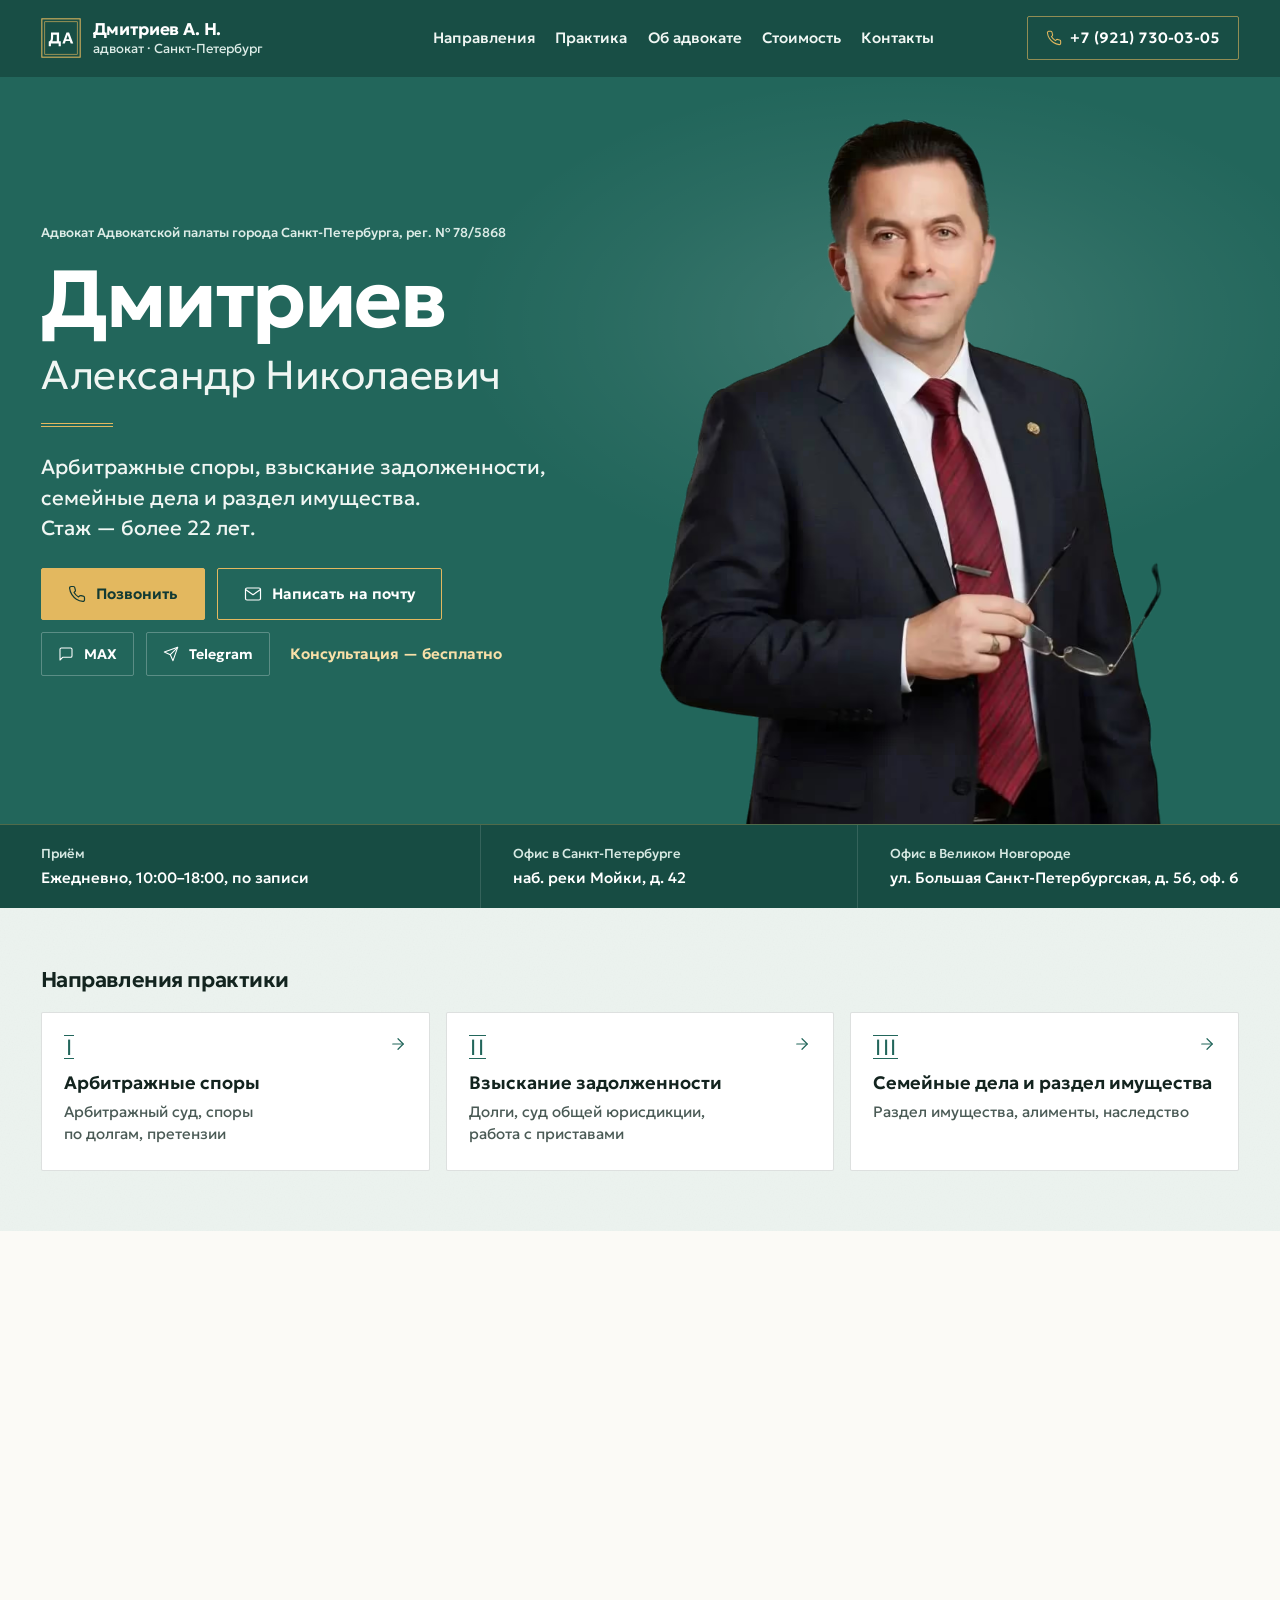
==== index.html @ f4abdbc2 "MAX: кнопки копируют номер, строка в контактах — текстом По номеру MAX ссылок не открывает, ссылки н" ====
<!DOCTYPE html>
<!-- Палитра «Зимний дворец» (C): цвета — в начале css/style.css -->
<html lang="ru" class="palette-c">
<head>
  <meta charset="utf-8">
  <!-- viewport-fit=cover: страница рисуется под «чёлкой» и home-индикатором iPhone,
       а безопасные отступы мы сами добавляем через env(safe-area-inset-*) — в первую
       очередь у нижней мобильной панели. -->
  <meta name="viewport" content="width=device-width, initial-scale=1, viewport-fit=cover">
  <!-- Без этого iOS Safari сам превращает в ссылки цепочки цифр: рег. № 78/5868,
       номер удостоверения, номера арбитражных дел, цены. Настоящие телефоны
       размечены явными tel:-ссылками. -->
  <meta name="format-detection" content="telephone=no">

  <title>Адвокат Дмитриев А. Н. — арбитражные споры, взыскание долгов, семейные дела | Санкт-Петербург и Великий Новгород</title>
  <meta name="description" content="Адвокат Адвокатской палаты города Санкт-Петербурга, рег. № 78/5868, стаж более 22 лет. Арбитражные споры, взыскание долгов, семейные дела и раздел имущества. Офисы в Санкт-Петербурге и Великом Новгороде. Консультация бесплатно.">

  <!-- Адрес сайта во всех абсолютных URL (canonical, Open Graph, Twitter, JSON-LD,
       robots.txt, sitemap.xml) подставляет build.sh из переменной SITE_URL.
       Вручную здесь не правьте: build.sh находит текущий адрес по canonical
       и заменяет его везде сразу. -->
  <link rel="canonical" href="https://advokat-dan.online/">

  <!-- theme-color — цвет шапки (--p-deep): панель браузера на телефоне
       сливается с шапкой. color-scheme: страница в основном светлая. -->
  <meta name="theme-color" content="#174C43">
  <meta name="color-scheme" content="light">

  <!-- Класс js ставится синхронно и ДО подключения CSS: стили «до появления»
       ([data-intro], фиксированная шапка) применяются только при включённом JS,
       и класс есть уже к первой отрисовке — без мигания.
       sha256 этой строки для CSP (.htaccess) пересчитывает build.sh. -->
  <script>document.documentElement.classList.add('js');</script>

  <!-- Preload основного шрифта: кириллица Geologica — ею набран почти весь текст.
       crossorigin обязателен: шрифты запрашиваются в режиме CORS, без атрибута
       предзагруженный файл не совпадёт с запросом из CSS и скачается дважды. -->
  <link rel="preload" href="assets/fonts/geologica-cyrillic.woff2" as="font" type="font/woff2" crossorigin>

  <!-- Preload фото первого экрана: это самый крупный элемент (LCP).
       imagesrcset и imagesizes совпадают с <source> фото — иначе браузер
       выберет по ним другой файл и скачает оба. Ширина на десктопе — 2/3 от
       1.25 высоты первого экрана без шапки и цоколя (9.5rem), на телефоне — до 26 rem. -->
  <link rel="preload" as="image" type="image/avif" fetchpriority="high"
        imagesrcset="assets/img/hero-480.avif 480w, assets/img/hero-852.avif 852w"
        imagesizes="(min-width: 64em) and (min-aspect-ratio: 5/4) calc((100vh - 9.5rem) * 0.833), min(100vw, 26rem)">

  <!-- Подключаются только минифицированные файлы (их собирает build.sh).
       ?v= — хеш содержимого файла, его тоже ставит build.sh: статика кэшируется
       на год (immutable), и новый хеш сразу обходит кэш. -->
  <link rel="stylesheet" href="css/style.min.css?v=e394fb69c9">

  <link rel="icon" href="favicon.ico" sizes="32x32">
  <link rel="icon" href="assets/img/favicon.svg" type="image/svg+xml">
  <link rel="apple-touch-icon" href="apple-touch-icon.png">

  <!-- Open Graph / Twitter Card: только абсолютные URL — мессенджеры не разрешают
       относительные пути. Размеры картинки указаны явно, чтобы превью строилось сразу. -->
  <meta property="og:type" content="website">
  <meta property="og:locale" content="ru_RU">
  <meta property="og:site_name" content="Адвокат Дмитриев А. Н.">
  <meta property="og:title" content="Адвокат Дмитриев Александр Николаевич — Санкт-Петербург и Великий Новгород">
  <meta property="og:description" content="Арбитражные споры, взыскание задолженности, семейные дела и раздел имущества. Стаж более 22 лет, рег. № 78/5868. Консультация бесплатно.">
  <meta property="og:url" content="https://advokat-dan.online/">
  <meta property="og:image" content="https://advokat-dan.online/assets/img/og-cover.jpg">
  <meta property="og:image:type" content="image/jpeg">
  <meta property="og:image:width" content="1200">
  <meta property="og:image:height" content="630">
  <meta property="og:image:alt" content="Дмитриев Александр Николаевич, адвокат, Санкт-Петербург и Великий Новгород">

  <meta name="twitter:card" content="summary_large_image">
  <meta name="twitter:title" content="Адвокат Дмитриев Александр Николаевич — Санкт-Петербург и Великий Новгород">
  <meta name="twitter:description" content="Арбитражные споры, взыскание задолженности, семейные дела. Стаж более 22 лет. Консультация бесплатно.">
  <meta name="twitter:image" content="https://advokat-dan.online/assets/img/og-cover.jpg">
  <meta name="twitter:image:alt" content="Дмитриев Александр Николаевич, адвокат, Санкт-Петербург и Великий Новгород">

  <!-- Schema.org: Attorney — подтип LocalBusiness: поисковики понимают адреса,
       телефон и часы работы. Два офиса — два адреса. Значения дублируют объект
       SITE из main.js — при смене контактов правьте оба места. Индексов, номера
       офиса на Мойке и координат нет сознательно: их нет в исходных данных. -->
  <script type="application/ld+json">
  {
    "@context": "https://schema.org",
    "@type": "Attorney",
    "@id": "https://advokat-dan.online/#attorney",
    "name": "Адвокат Дмитриев Александр Николаевич",
    "url": "https://advokat-dan.online/",
    "image": "https://advokat-dan.online/assets/img/og-cover.jpg",
    "telephone": "+7 921 730-03-05",
    "email": "dan911777@mail.ru",
    "address": [
      {
        "@type": "PostalAddress",
        "streetAddress": "наб. реки Мойки, д. 42",
        "addressLocality": "Санкт-Петербург",
        "addressCountry": "RU"
      },
      {
        "@type": "PostalAddress",
        "streetAddress": "ул. Большая Санкт-Петербургская, д. 56, оф. 6",
        "addressLocality": "Великий Новгород",
        "addressRegion": "Новгородская область",
        "addressCountry": "RU"
      }
    ],
    "areaServed": [
      { "@type": "City", "name": "Санкт-Петербург" },
      { "@type": "City", "name": "Великий Новгород" }
    ],
    "memberOf": {
      "@type": "Organization",
      "name": "Адвокатская палата города Санкт-Петербурга"
    },
    "identifier": {
      "@type": "PropertyValue",
      "name": "Регистрационный номер в реестре адвокатов",
      "value": "78/5868"
    },
    "knowsAbout": [
      "Арбитражные споры",
      "Взыскание задолженности",
      "Семейные споры",
      "Раздел имущества",
      "Алименты",
      "Наследство"
    ],
    "openingHoursSpecification": {
      "@type": "OpeningHoursSpecification",
      "dayOfWeek": ["Monday", "Tuesday", "Wednesday", "Thursday", "Friday", "Saturday", "Sunday"],
      "opens": "10:00",
      "closes": "18:00"
    },
    "sameAs": [
      "https://harant.ru/lawyers/sankt-peterburg/dmitriev-aleksandr-nikolaevich-2/"
    ]
  }
  </script>

  <!-- defer: скрипт качается параллельно с разбором HTML и выполняется после него. -->
  <script src="js/main.min.js?v=768b77a050" defer></script>
</head>
<body>
  <!-- Типографика: неразрывные пробелы записаны сущностью &nbsp;, чтобы их было
       видно в редакторе и они не терялись при правках. -->

  <!-- SVG-спрайт иконок: один раз в разметке, дальше <use href="#…">.
       Иконки — Feather Icons (MIT). Размеры 0×0 в атрибутах, а не в CSS, —
       чтобы спрайт не занял 300×150 px, если стили не загрузились. -->
  <svg width="0" height="0" class="sprite" aria-hidden="true">
    <symbol id="i-phone" viewBox="0 0 24 24" fill="none" stroke="currentColor" stroke-width="1.6" stroke-linecap="round" stroke-linejoin="round">
      <path d="M22 16.92v3a2 2 0 0 1-2.18 2 19.79 19.79 0 0 1-8.63-3.07 19.5 19.5 0 0 1-6-6 19.79 19.79 0 0 1-3.07-8.67A2 2 0 0 1 4.11 2h3a2 2 0 0 1 2 1.72 12.84 12.84 0 0 0 .7 2.81 2 2 0 0 1-.45 2.11L8.09 9.91a16 16 0 0 0 6 6l1.27-1.27a2 2 0 0 1 2.11-.45 12.84 12.84 0 0 0 2.81.7A2 2 0 0 1 22 16.92z"/>
    </symbol>
    <symbol id="i-mail" viewBox="0 0 24 24" fill="none" stroke="currentColor" stroke-width="1.6" stroke-linecap="round" stroke-linejoin="round">
      <path d="M4 4h16c1.1 0 2 .9 2 2v12c0 1.1-.9 2-2 2H4c-1.1 0-2-.9-2-2V6c0-1.1.9-2 2-2z"/>
      <path d="m22 6-10 7L2 6"/>
    </symbol>
    <!-- MAX — нейтральное «облачко сообщения» (Feather, message-square), а не
         фирменный знак мессенджера: монохромно, в стиле остальных иконок.
         Кнопки MAX без JS ведут к контактам (там номер), с JS — копируют номер
         или открывают профиль, если он задан в SITE.max (main.js). -->
    <symbol id="i-max" viewBox="0 0 24 24" fill="none" stroke="currentColor" stroke-width="1.6" stroke-linecap="round" stroke-linejoin="round">
      <path d="M21 15a2 2 0 0 1-2 2H7l-4 4V5a2 2 0 0 1 2-2h14a2 2 0 0 1 2 2z"/>
    </symbol>
    <symbol id="i-telegram" viewBox="0 0 24 24" fill="none" stroke="currentColor" stroke-width="1.6" stroke-linecap="round" stroke-linejoin="round">
      <path d="M22 2 11 13"/>
      <path d="M22 2 15 22l-4-9-9-4 20-7z"/>
    </symbol>
    <!-- Монограмма: «Д» и «А» (контуры Geologica 600, без шрифта) в двойной
         рамке акцентного цвета — как гравировка на латунной табличке. Тот же
         знак, с одинарной рамкой, — в favicon. Буквы — currentColor, рамка —
         --d-accent палитры (через style: в атрибуте stroke var() не работает). -->
    <symbol id="i-mono" viewBox="0 0 48 48">
      <rect x="1" y="1" width="46" height="46" fill="none" style="stroke: var(--d-accent, #E3B85F)" stroke-width="1.25"/>
      <rect x="4.5" y="4.5" width="39" height="39" fill="none" style="stroke: var(--d-accent, #E3B85F)" stroke-width="0.75"/>
      <path fill="currentColor" d="M18.94 30.5L18.94 20.02L14.6 20.02L14.6 21.28Q14.6 23.55 14.36 25.17Q14.13 26.8 13.63 27.86Q13.12 28.93 12.28 29.55Q11.45 30.18 10.25 30.46L9.29 28.17Q10.11 27.98 10.64 27.6Q11.16 27.22 11.46 26.47Q11.76 25.73 11.87 24.47Q11.99 23.21 11.99 21.28L11.99 17.5L21.69 17.5L21.69 30.5ZM9.29 33.79L9.29 28.17L10.94 28.24L11.84 27.98L23.78 27.98L23.78 33.79L21.17 33.79L21.17 30.5L11.9 30.5L11.9 33.79ZM25.66 30.5L30.58 17.5L33.71 17.5L38.71 30.5L35.61 30.5L34.6 27.71L29.65 27.71L28.67 30.5ZM30.3 25.39L33.93 25.39L32.09 20.52Z"/>
    </symbol>
    <symbol id="i-arrow-right" viewBox="0 0 24 24" fill="none" stroke="currentColor" stroke-width="1.6" stroke-linecap="round" stroke-linejoin="round">
      <path d="M5 12h14"/>
      <path d="m12 5 7 7-7 7"/>
    </symbol>
    <symbol id="i-arrow" viewBox="0 0 24 24" fill="none" stroke="currentColor" stroke-width="1.6" stroke-linecap="round" stroke-linejoin="round">
      <path d="M7 17 17 7"/>
      <path d="M7 7h10v10"/>
    </symbol>
  </svg>

  <a class="skip-link" href="#main">Перейти к&nbsp;содержанию</a>

  <!-- Плашка о cookie. Скрыта (hidden), пока main.js её не покажет: только если
       задан METRIKA_ID и согласия ещё нет. Без Метрики сайт cookie не ставит —
       и спрашивать не о чем. В DOM она в начале страницы, чтобы с клавиатуры
       и скринридером до неё доходили сразу, а на экране — внизу. -->
  <section class="cookie scheme-dark" aria-label="Уведомление о cookie" data-cookie hidden>
    <div class="cookie__inner container">
      <p class="cookie__text">Сайт использует cookie и&nbsp;Яндекс.Метрику для статистики. Подробнее&nbsp;— в&nbsp;<a href="privacy/">Политике конфиденциальности</a>.</p>
      <button class="btn btn--primary btn--sm cookie__btn" type="button" data-cookie-accept>Понятно</button>
    </div>
  </section>

  <!-- ===== 1. ШАПКА ===== -->
  <header class="header" data-header>
    <div class="header__inner container">
      <a class="brand" href="#top">
        <svg class="brand__mark" aria-hidden="true"><use href="#i-mono"/></svg>
        <span class="brand__text">
          <span class="brand__name">Дмитриев А.&nbsp;Н.</span>
          <span class="brand__role">адвокат · Санкт-Петербург</span>
        </span>
      </a>

      <!-- Кнопка стоит в DOM перед меню: при открытом меню Tab ведёт с кнопки
           прямо по пунктам. На десктопе кнопка скрыта, и порядок обхода совпадает
           с визуальным: имя → меню → телефон. -->
      <button class="burger" type="button" aria-expanded="false" aria-controls="menu" data-menu-toggle>
        <span class="burger__label">Меню</span>
        <span class="burger__box" aria-hidden="true">
          <span class="burger__line"></span>
          <span class="burger__line"></span>
        </span>
      </button>

      <div class="menu" id="menu" data-menu>
        <nav class="nav" aria-label="Разделы сайта">
          <!-- role="list": Safari/VoiceOver не считает список списком, если убрать
               маркеры через list-style: none. Атрибут возвращает семантику. -->
          <ul class="nav__list" role="list">
            <li class="nav__item"><a class="nav__link" href="#directions" data-spy>Направления</a></li>
            <li class="nav__item"><a class="nav__link" href="#practice" data-spy>Практика</a></li>
            <li class="nav__item"><a class="nav__link" href="#about" data-spy>Об&nbsp;адвокате</a></li>
            <li class="nav__item"><a class="nav__link" href="#prices" data-spy>Стоимость</a></li>
            <li class="nav__item"><a class="nav__link" href="#contacts" data-spy>Контакты</a></li>
          </ul>
        </nav>

        <div class="menu__contacts">
          <a class="menu__phone" href="tel:+79217300305" data-site="phone-link"><span data-site="phone-text">+7 (921) 730-03-05</span></a>
          <p class="menu__hours">Ежедневно, 10:00–18:00</p>
          <div class="menu__actions">
            <a class="btn btn--secondary menu__mail" href="mailto:dan911777@mail.ru" data-site="email-link">
              <svg class="icon" aria-hidden="true"><use href="#i-mail"/></svg>Написать на&nbsp;почту
            </a>
            <a class="btn btn--ghost btn--sm" href="#contacts" data-max>
              <svg class="icon" aria-hidden="true"><use href="#i-max"/></svg>MAX
            </a>
            <a class="btn btn--ghost btn--sm" href="https://t.me/+79217300305" target="_blank" rel="noopener" data-site="telegram-link">
              <svg class="icon" aria-hidden="true"><use href="#i-telegram"/></svg>Telegram
            </a>
          </div>
        </div>
      </div>

      <a class="header__phone" href="tel:+79217300305" data-site="phone-link">
        <svg class="icon" aria-hidden="true"><use href="#i-phone"/></svg>
        <span data-site="phone-text">+7 (921) 730-03-05</span>
      </a>
    </div>
  </header>

  <!-- tabindex="-1": на main переводится фокус по ссылке «Перейти к содержанию». -->
  <main id="main" tabindex="-1">

    <!-- ===== 2. ПЕРВЫЙ ЭКРАН ===== -->
    <!-- Фото — главный акцент: справа на десктопе, сверху на планшете и телефоне
         (в DOM оно первое). Имя набрано как латунная табличка. Имя секции —
         из видимого заголовка (aria-labelledby), так у всех. -->
    <section class="hero theme-hero" id="top" aria-labelledby="hero-title">
      <div class="hero__inner container">
        <!-- Фото в полный рост без фона: build-images.sh собирает эти файлы из
             assets/img/src/hero-cutout.png (вырезка из hero.jpg — tools/cutout.py).
             Прозрачные AVIF/WebP, запасной — PNG (у JPG нет прозрачности).
             Без рамки; на десктопе — справа на всю высоту, на телефоне — сверху.
             Не lazy и fetchpriority="high": это LCP. -->
        <figure class="hero__figure">
          <picture>
            <source type="image/avif"
                    srcset="assets/img/hero-480.avif 480w, assets/img/hero-852.avif 852w"
                    sizes="(min-width: 64em) and (min-aspect-ratio: 5/4) calc((100vh - 9.5rem) * 0.833), min(100vw, 26rem)">
            <source type="image/webp"
                    srcset="assets/img/hero-480.webp 480w, assets/img/hero-852.webp 852w"
                    sizes="(min-width: 64em) and (min-aspect-ratio: 5/4) calc((100vh - 9.5rem) * 0.833), min(100vw, 26rem)">
            <img class="hero__photo" src="assets/img/hero-640.png" width="852" height="1278"
                 alt="Дмитриев Александр Николаевич, адвокат" fetchpriority="high">
          </picture>
        </figure>

        <div class="hero__content">
          <p class="hero__meta">Адвокат Адвокатской палаты города <span class="nowrap">Санкт-Петербурга</span>, рег.&nbsp;№&nbsp;78/5868</p>

          <!-- Заголовок без анимации появления: это кандидат в LCP, а элемент
               с opacity: 0 браузер не засчитывает отрисованным. -->
          <h1 class="hero__title" id="hero-title">
            <span class="hero__surname">Дмитриев</span>
            <span class="hero__given">Александр Николаевич</span>
          </h1>

          <p class="hero__lead" data-intro>Арбитражные споры, взыскание задолженности, семейные дела и&nbsp;раздел имущества. <span class="nowrap">Стаж&nbsp;— более 22&nbsp;лет.</span></p>

          <div class="hero__actions" data-hero-actions data-intro>
            <a class="btn btn--primary" href="tel:+79217300305" data-site="phone-link">
              <svg class="icon" aria-hidden="true"><use href="#i-phone"/></svg>Позвонить
            </a>
            <a class="btn btn--secondary" href="mailto:dan911777@mail.ru" data-site="email-link">
              <svg class="icon" aria-hidden="true"><use href="#i-mail"/></svg>Написать на&nbsp;почту
            </a>
          </div>

          <div class="hero__more" data-intro>
            <div class="hero__messengers">
              <a class="btn btn--ghost btn--sm" href="#contacts" data-max>
                <svg class="icon" aria-hidden="true"><use href="#i-max"/></svg>MAX
              </a>
              <a class="btn btn--ghost btn--sm" href="https://t.me/+79217300305" target="_blank" rel="noopener" data-site="telegram-link">
                <svg class="icon" aria-hidden="true"><use href="#i-telegram"/></svg>Telegram
              </a>
            </div>
            <p class="hero__note">Консультация&nbsp;— бесплатно</p>
          </div>
        </div>
      </div>
    </section>

    <!-- ===== 3. ЦОКОЛЬ ===== -->
    <!-- Нижний край первого экрана: приём и офисы в двух городах.
         Заголовка нет, поэтому имя области — aria-label. -->
    <aside class="plinth theme-deep" aria-label="Приём и офисы">
      <div class="container">
        <dl class="plinth__list">
          <div class="plinth__item">
            <dt class="plinth__label">Приём</dt>
            <dd class="plinth__value">Ежедневно, <span class="nowrap">10:00–18:00</span>, по&nbsp;записи</dd>
          </div>
          <div class="plinth__item">
            <dt class="plinth__label">Офис в&nbsp;<span class="nowrap">Санкт-Петербурге</span></dt>
            <dd class="plinth__value">наб.&nbsp;реки&nbsp;Мойки, д.&nbsp;42</dd>
          </div>
          <div class="plinth__item">
            <dt class="plinth__label">Офис в&nbsp;Великом Новгороде</dt>
            <dd class="plinth__value">ул.&nbsp;Большая <span class="nowrap">Санкт-Петербургская</span>, д.&nbsp;56, оф.&nbsp;6</dd>
          </div>
        </dl>
      </div>
    </aside>

    <!-- ===== 4. НАПРАВЛЕНИЯ ===== -->
    <!-- Полоса сразу под первым экраном: три карточки-ссылки на главы ниже.
         Римские цифры — те же, что у глав. id — цель пункта меню «Направления». -->
    <section class="directions theme-paper" id="directions" data-nav="directions" aria-labelledby="directions-title">
      <div class="container">
        <h2 class="directions__title" id="directions-title">Направления практики</h2>
        <ol class="directions__list" role="list">
          <li>
            <a class="direction" href="#arbitration">
              <span class="direction__num numeral" aria-hidden="true">I</span>
              <svg class="icon direction__arrow" aria-hidden="true"><use href="#i-arrow-right"/></svg>
              <span class="direction__body">
                <span class="direction__name">Арбитражные споры</span>
                <span class="direction__desc">Арбитражный суд, споры по&nbsp;долгам, претензии</span>
              </span>
            </a>
          </li>
          <li>
            <a class="direction" href="#debts">
              <span class="direction__num numeral" aria-hidden="true">II</span>
              <svg class="icon direction__arrow" aria-hidden="true"><use href="#i-arrow-right"/></svg>
              <span class="direction__body">
                <span class="direction__name">Взыскание задолженности</span>
                <span class="direction__desc">Долги, суд общей юрисдикции, работа с&nbsp;приставами</span>
              </span>
            </a>
          </li>
          <li>
            <a class="direction" href="#family">
              <span class="direction__num numeral" aria-hidden="true">III</span>
              <svg class="icon direction__arrow" aria-hidden="true"><use href="#i-arrow-right"/></svg>
              <span class="direction__body">
                <span class="direction__name">Семейные дела и&nbsp;раздел имущества</span>
                <span class="direction__desc">Раздел имущества, алименты, наследство</span>
              </span>
            </a>
          </li>
        </ol>
      </div>
    </section>

    <!-- ===== 5–7. ГЛАВЫ НАПРАВЛЕНИЙ ===== -->
    <!-- Три направления — три «главы» одного документа: подряд на светлом фоне,
         разделены двойной линейкой. data-nav у секций говорит подсветке меню,
         что они относятся к пункту «Направления». -->
    <div class="chapters">

      <!-- ----- I. Арбитражные споры ----- -->
      <section class="section chapter theme-light" id="arbitration" data-nav="directions" aria-labelledby="arbitration-title">
        <div class="container chapter__grid">
          <p class="chapter__num" aria-hidden="true"><span class="numeral">I</span></p>

          <div class="chapter__head">
            <h2 class="section__title chapter__title" id="arbitration-title">Арбитражные споры</h2>
            <p class="chapter__lead">Представляю интересы клиентов в&nbsp;арбитражных судах&nbsp;— от&nbsp;претензии до&nbsp;заседаний.</p>
          </div>

          <ul class="clauses" role="list">
            <li class="clause">
              <h3 class="clause__title">Представительство в&nbsp;арбитражном суде</h3>
              <p class="clause__desc">Позиция по&nbsp;делу, процессуальные документы, участие в&nbsp;заседаниях.</p>
            </li>
            <li class="clause">
              <h3 class="clause__title">Арбитражные споры по&nbsp;долгам</h3>
              <p class="clause__desc">Споры о&nbsp;задолженности по&nbsp;договорам.</p>
            </li>
            <li class="clause">
              <h3 class="clause__title">Претензии</h3>
              <p class="clause__desc">Составление претензий и&nbsp;ответов на&nbsp;них. Для&nbsp;споров о&nbsp;взыскании денег претензионный порядок, как правило, обязателен до&nbsp;обращения в&nbsp;арбитражный суд.</p>
            </li>
          </ul>

          <p class="chapter__note">
            <a class="link-arrow" href="#practice">Номера дел&nbsp;— в&nbsp;разделе «Практика»<svg class="icon" aria-hidden="true"><use href="#i-arrow-right"/></svg></a>
          </p>

          <aside class="fee" aria-labelledby="arbitration-fee">
            <h3 class="fee__title" id="arbitration-fee">Стоимость</h3>
            <dl class="fee__list">
              <div class="fee__row">
                <dt>Представительство в&nbsp;арбитражном суде</dt>
                <dd>по&nbsp;договорённости</dd>
              </div>
              <div class="fee__row">
                <dt>Споры по&nbsp;долгам</dt>
                <dd>по&nbsp;договорённости</dd>
              </div>
              <div class="fee__row fee__row--free">
                <dt>Консультация</dt>
                <dd>бесплатно</dd>
              </div>
            </dl>
            <div class="fee__actions">
              <a class="btn btn--primary" href="tel:+79217300305" data-site="phone-link">
                <svg class="icon" aria-hidden="true"><use href="#i-phone"/></svg>Позвонить
              </a>
              <a class="btn btn--secondary" href="mailto:dan911777@mail.ru" data-site="email-link">
                <svg class="icon" aria-hidden="true"><use href="#i-mail"/></svg>Написать на&nbsp;почту
              </a>
            </div>
          </aside>
        </div>
      </section>

      <!-- ----- II. Взыскание задолженности ----- -->
      <section class="section chapter theme-light" id="debts" data-nav="directions" aria-labelledby="debts-title">
        <div class="container chapter__grid">
          <p class="chapter__num" aria-hidden="true"><span class="numeral">II</span></p>

          <div class="chapter__head">
            <h2 class="section__title chapter__title" id="debts-title">Взыскание задолженности</h2>
            <p class="chapter__lead">Гражданские дела о&nbsp;взыскании долгов: в&nbsp;суде общей юрисдикции и&nbsp;на&nbsp;стадии исполнения.</p>
          </div>

          <ul class="clauses" role="list">
            <li class="clause">
              <h3 class="clause__title">Взыскание долгов</h3>
              <p class="clause__desc">Требование должнику, исковое заявление, расчёт задолженности.</p>
            </li>
            <li class="clause">
              <h3 class="clause__title">Представительство в&nbsp;суде</h3>
              <p class="clause__desc">Подготовка документов и&nbsp;участие в&nbsp;заседаниях.</p>
            </li>
            <li class="clause">
              <h3 class="clause__title">Работа с&nbsp;приставами</h3>
              <p class="clause__desc">Сопровождение исполнительного производства, жалобы на&nbsp;бездействие судебных приставов.</p>
            </li>
          </ul>

          <aside class="fee" aria-labelledby="debts-fee">
            <h3 class="fee__title" id="debts-fee">Стоимость</h3>
            <dl class="fee__list">
              <div class="fee__row">
                <dt>Взыскание долгов</dt>
                <dd>по&nbsp;договорённости</dd>
              </div>
              <div class="fee__row">
                <dt>Представительство в&nbsp;суде</dt>
                <dd>по&nbsp;договорённости</dd>
              </div>
              <div class="fee__row fee__row--free">
                <dt>Консультация</dt>
                <dd>бесплатно</dd>
              </div>
            </dl>
            <div class="fee__actions">
              <a class="btn btn--primary" href="tel:+79217300305" data-site="phone-link">
                <svg class="icon" aria-hidden="true"><use href="#i-phone"/></svg>Позвонить
              </a>
              <a class="btn btn--secondary" href="mailto:dan911777@mail.ru" data-site="email-link">
                <svg class="icon" aria-hidden="true"><use href="#i-mail"/></svg>Написать на&nbsp;почту
              </a>
            </div>
          </aside>
        </div>
      </section>

      <!-- ----- III. Семейные дела ----- -->
      <section class="section chapter theme-light" id="family" data-nav="directions" aria-labelledby="family-title">
        <div class="container chapter__grid">
          <p class="chapter__num" aria-hidden="true"><span class="numeral">III</span></p>

          <div class="chapter__head">
            <h2 class="section__title chapter__title" id="family-title">Семейные дела и&nbsp;раздел имущества</h2>
            <p class="chapter__lead">Раздел имущества, алименты и&nbsp;наследство. Всё, что вы&nbsp;расскажете, защищено адвокатской тайной.</p>
          </div>

          <ul class="clauses" role="list">
            <li class="clause">
              <h3 class="clause__title">Раздел имущества</h3>
              <p class="clause__desc">Раздел совместно нажитого имущества&nbsp;— соглашением или через суд.</p>
            </li>
            <li class="clause">
              <h3 class="clause__title">Алименты</h3>
              <p class="clause__desc">Взыскание алиментов и&nbsp;задолженности по&nbsp;алиментам, жалобы на&nbsp;бездействие приставов.</p>
            </li>
            <li class="clause">
              <h3 class="clause__title">Наследство</h3>
              <p class="clause__desc">Вступление в&nbsp;наследство, вопросы по&nbsp;завещанию.</p>
            </li>
          </ul>

          <aside class="fee" aria-labelledby="family-fee">
            <h3 class="fee__title" id="family-fee">Стоимость</h3>
            <dl class="fee__list">
              <div class="fee__row">
                <dt>Жалоба на&nbsp;бездействие приставов по&nbsp;взысканию алиментов</dt>
                <dd>3&nbsp;000&nbsp;₽</dd>
              </div>
              <div class="fee__row">
                <dt>Взыскание алиментов, представительство в&nbsp;суде</dt>
                <dd>по&nbsp;договорённости</dd>
              </div>
              <div class="fee__row fee__row--free">
                <dt>Консультация</dt>
                <dd>бесплатно</dd>
              </div>
            </dl>
            <div class="fee__actions">
              <a class="btn btn--primary" href="tel:+79217300305" data-site="phone-link">
                <svg class="icon" aria-hidden="true"><use href="#i-phone"/></svg>Позвонить
              </a>
              <a class="btn btn--secondary" href="mailto:dan911777@mail.ru" data-site="email-link">
                <svg class="icon" aria-hidden="true"><use href="#i-mail"/></svg>Написать на&nbsp;почту
              </a>
            </div>
          </aside>
        </div>
      </section>
    </div>

    <!-- ===== 8. ПРАКТИКА ===== -->
    <section class="section theme-band" id="practice" aria-labelledby="practice-title">
      <div class="container">
        <h2 class="section__title" id="practice-title">Практика</h2>

        <div class="practice">
          <!-- Главное число — стаж. Количество дел из открытых реестров (13) честное,
               но скромное, поэтому оно не вынесено крупно, а дано подписью к диаграммам. -->
          <div class="tenure">
            <p class="tenure__value">22<span class="tenure__plus">+</span></p>
            <p class="tenure__label">года практики</p>
            <p class="tenure__text">Арбитражные, гражданские и&nbsp;семейные дела в&nbsp;<span class="nowrap">Санкт-Петербурге</span> и&nbsp;Великом Новгороде.</p>
          </div>

          <div class="practice__charts">
            <!-- Диаграммы — обычные списки с видимыми числами; квадраты лишь
                 иллюстрируют их и скрыты от скринридеров. Один квадрат — одно дело:
                 при малых числах так честнее, чем полоса «на всю ширину».
                 Число квадратов считается в CSS из --v, данные записаны один раз. -->
            <figure class="chart">
              <figcaption class="chart__title">По&nbsp;категориям</figcaption>
              <ul class="tally" role="list">
                <li class="tally__item" style="--v: 5">
                  <span class="tally__label">Арбитраж</span>
                  <span class="tally__units" aria-hidden="true"></span>
                  <span class="tally__value">5<span class="sr-only"> дел</span></span>
                </li>
                <li class="tally__item" style="--v: 2">
                  <span class="tally__label">Взыскание задолженности</span>
                  <span class="tally__units" aria-hidden="true"></span>
                  <span class="tally__value">2<span class="sr-only"> дела</span></span>
                </li>
                <li class="tally__item" style="--v: 2">
                  <span class="tally__label">Автоспоры</span>
                  <span class="tally__units" aria-hidden="true"></span>
                  <span class="tally__value">2<span class="sr-only"> дела</span></span>
                </li>
                <li class="tally__item" style="--v: 2">
                  <span class="tally__label">Уголовные</span>
                  <span class="tally__units" aria-hidden="true"></span>
                  <span class="tally__value">2<span class="sr-only"> дела</span></span>
                </li>
                <li class="tally__item" style="--v: 1">
                  <span class="tally__label">Гражданские</span>
                  <span class="tally__units" aria-hidden="true"></span>
                  <span class="tally__value">1<span class="sr-only"> дело</span></span>
                </li>
                <li class="tally__item" style="--v: 1">
                  <span class="tally__label">Прочие</span>
                  <span class="tally__units" aria-hidden="true"></span>
                  <span class="tally__value">1<span class="sr-only"> дело</span></span>
                </li>
              </ul>
            </figure>

            <figure class="chart">
              <figcaption class="chart__title">По&nbsp;годам</figcaption>
              <!-- Между 2019 и 2024 — разрыв оси: годы идут не подряд, и столбцы
                   не должны читаться как соседние. -->
              <ol class="years" role="list">
                <li class="years__item" style="--v: 1">
                  <span class="years__label">2019</span>
                  <span class="years__value">1<span class="sr-only"> дело</span></span>
                  <span class="years__units" aria-hidden="true"></span>
                </li>
                <li class="years__item years__item--after-gap" style="--v: 4">
                  <span class="years__label">2024</span>
                  <span class="years__value">4<span class="sr-only"> дела</span></span>
                  <span class="years__units" aria-hidden="true"></span>
                </li>
                <li class="years__item" style="--v: 5">
                  <span class="years__label">2025</span>
                  <span class="years__value">5<span class="sr-only"> дел</span></span>
                  <span class="years__units" aria-hidden="true"></span>
                </li>
                <li class="years__item years__item--partial" style="--v: 3">
                  <span class="years__label">2026<span aria-hidden="true">*</span><span class="sr-only"> (на&nbsp;октябрь)</span></span>
                  <span class="years__value">3<span class="sr-only"> дела</span></span>
                  <span class="years__units" aria-hidden="true"></span>
                </li>
              </ol>
              <p class="chart__note" aria-hidden="true">* 2026&nbsp;— на&nbsp;октябрь</p>
            </figure>
          </div>
        </div>

        <!-- Два города. Петербург — офис и приём; Новгород — арбитражные дела
             с номерами (префикс А44 — Арбитражный суд Новгородской области). -->
        <div class="cities">
          <h3 class="cities__title">Санкт-Петербург и&nbsp;Великий Новгород</h3>
          <p class="cities__lead">Офисы в&nbsp;обоих городах. Представительство в&nbsp;арбитражных судах и&nbsp;судах общей юрисдикции.</p>

          <div class="cities__grid">
            <article class="city">
              <h4 class="city__name">Санкт-Петербург</h4>
              <p class="city__text">Офис: наб.&nbsp;реки&nbsp;Мойки, д.&nbsp;42. Встречи по&nbsp;записи, выезд к&nbsp;клиенту, онлайн-консультации.</p>
            </article>

            <article class="city">
              <h4 class="city__name">Великий Новгород</h4>
              <p class="city__text">Офис: ул.&nbsp;Большая <span class="nowrap">Санкт-Петербургская</span>, д.&nbsp;56, оф.&nbsp;6.</p>
              <p class="city__text">Арбитражный суд Новгородской области&nbsp;— 5&nbsp;дел:</p>
              <ul class="cases" role="list">
                <li class="cases__item">А44-2011/2026</li>
                <li class="cases__item">А44-497/2026</li>
                <li class="cases__item">А44-6928/2025</li>
                <li class="cases__item">А44-5554/2025</li>
                <li class="cases__item">А44-905/2024</li>
              </ul>
            </article>
          </div>
        </div>

        <div class="practice__source">
          <p>Всего 13&nbsp;дел по&nbsp;данным открытых судебных реестров. Список может быть неполным.</p>
          <a class="link-arrow" href="https://harant.ru/lawyers/sankt-peterburg/dmitriev-aleksandr-nikolaevich-2/" target="_blank" rel="noopener">
            Профиль на&nbsp;HARANT<span class="sr-only"> (откроется в&nbsp;новой вкладке)</span>
            <svg class="icon" aria-hidden="true"><use href="#i-arrow"/></svg>
          </a>
        </div>
      </div>
    </section>

    <!-- ===== 9. ОБ АДВОКАТЕ ===== -->
    <section class="section theme-paper" id="about" aria-labelledby="about-title">
      <div class="container about">
        <!-- Портрет за столом (assets/img/src/about.jpg → build-images.sh), кадр
             10 : 13 целиком. В первом экране — фото в полный рост. На десктопе
             колонка со снимком липкая; loading="lazy": раздел далеко от первого экрана. -->
        <figure class="about__photo">
          <picture>
            <source type="image/avif"
                    srcset="assets/img/about-480.avif 480w, assets/img/about-800.avif 800w, assets/img/about-978.avif 978w"
                    sizes="(min-width: 30em) 24rem, calc(100vw - 2.5rem)">
            <source type="image/webp"
                    srcset="assets/img/about-480.webp 480w, assets/img/about-800.webp 800w, assets/img/about-978.webp 978w"
                    sizes="(min-width: 30em) 24rem, calc(100vw - 2.5rem)">
            <img class="about__img" src="assets/img/about-800.jpg" width="800" height="1040"
                 alt="Дмитриев Александр Николаевич, адвокат" loading="lazy" decoding="async">
          </picture>
        </figure>

        <div class="about__body">
          <h2 class="section__title" id="about-title">Об&nbsp;адвокате</h2>

          <!-- Цитата из профиля на HARANT, слово в слово. Кавычки — висячие:
               текст выравнивается по левому краю колонки, а «ёлочка» выносится
               на поля, как в книжном наборе. -->
          <blockquote class="about__quote">
            <p>Убеждён, что сила&nbsp;— в&nbsp;правде, за&nbsp;которую стоит бороться.</p>
          </blockquote>

          <div class="about__text">
            <p>Я&nbsp;адвокат Адвокатской палаты города <span class="nowrap">Санкт-Петербурга</span>, стаж&nbsp;— более 22&nbsp;лет. Специализируюсь на&nbsp;гражданском и&nbsp;семейном праве, веду арбитражные споры. Представлял интересы клиентов в&nbsp;арбитражных судах и&nbsp;судах общей юрисдикции.</p>
            <p>Работаю в&nbsp;<span class="nowrap">Санкт-Петербурге</span> и&nbsp;Великом Новгороде, в&nbsp;каждом городе есть офис. Встречаюсь с&nbsp;клиентами по&nbsp;записи, при необходимости выезжаю сам или консультирую онлайн. Работаю по&nbsp;договору.</p>
          </div>

          <!-- Опыт до адвокатуры и образование на HARANT помечены как непроверенные:
               одной строкой, без подробностей. -->
          <p class="about__bio">
            <span class="about__bio-item">1988–1998&nbsp;— служба в&nbsp;МВД (Латвия, затем Россия)</span>
            <span class="about__bio-item">1993&nbsp;— Академия полиции, Москва, практическая юриспруденция</span>
          </p>
        </div>
      </div>
    </section>

    <!-- ===== 10. ПРОВЕРИТЬ АДВОКАТА ===== -->
    <!-- Реквизиты строками, как в справке: что проверить → данные → где. -->
    <section class="section theme-paper section--joined" id="verify" aria-labelledby="verify-title">
      <div class="container">
        <h2 class="section__title" id="verify-title">Проверить адвоката</h2>

        <dl class="requisites">
          <div class="req">
            <dt class="req__label">Профиль адвоката</dt>
            <dd class="req__value">HARANT</dd>
            <dd class="req__action">
              <a class="link-arrow" href="https://harant.ru/lawyers/sankt-peterburg/dmitriev-aleksandr-nikolaevich-2/" target="_blank" rel="noopener">Открыть профиль<span class="sr-only"> на&nbsp;HARANT (откроется в&nbsp;новой вкладке)</span><svg class="icon" aria-hidden="true"><use href="#i-arrow"/></svg></a>
            </dd>
          </div>
          <div class="req">
            <dt class="req__label">Реестр адвокатов</dt>
            <dd class="req__value">Рег.&nbsp;№&nbsp;78/5868</dd>
            <dd class="req__action">
              <a class="link-arrow" href="https://harant.ru/proverka-statusa-advokata/?search_reestr=78/5868" target="_blank" rel="noopener">Проверить статус<span class="sr-only"> по&nbsp;рег.&nbsp;№&nbsp;78/5868 (откроется в&nbsp;новой вкладке)</span><svg class="icon" aria-hidden="true"><use href="#i-arrow"/></svg></a>
            </dd>
          </div>
          <div class="req">
            <dt class="req__label">Удостоверение адвоката</dt>
            <dd class="req__value">№&nbsp;7525</dd>
          </div>
          <div class="req">
            <dt class="req__label">Адвокатская палата</dt>
            <dd class="req__value">Адвокатская палата города <span class="nowrap">Санкт-Петербурга</span></dd>
          </div>
        </dl>
      </div>
    </section>

    <!-- ===== 11. СТОИМОСТЬ И УСЛОВИЯ ===== -->
    <section class="section theme-light" id="prices" aria-labelledby="prices-title">
      <div class="container">
        <h2 class="section__title" id="prices-title">Стоимость и&nbsp;условия</h2>

        <div class="pricing">
          <!-- Бесплатная консультация — тёмная «табличка» с двойной рамкой:
               с неё начинается любое дело, поэтому она главная. -->
          <div class="pricing__lead scheme-dark">
            <h3 class="pricing__lead-title">Консультация</h3>
            <p class="pricing__lead-value">бесплатно</p>
            <p class="pricing__lead-text">В&nbsp;офисе по&nbsp;записи, по&nbsp;телефону или онлайн.</p>
            <div class="pricing__lead-actions">
              <a class="btn btn--primary" href="tel:+79217300305" data-site="phone-link">
                <svg class="icon" aria-hidden="true"><use href="#i-phone"/></svg>Позвонить
              </a>
              <a class="btn btn--secondary" href="mailto:dan911777@mail.ru" data-site="email-link">
                <svg class="icon" aria-hidden="true"><use href="#i-mail"/></svg>Написать на&nbsp;почту
              </a>
            </div>
          </div>

          <div class="pricing__main">
            <dl class="price-list">
              <div class="price-list__row">
                <dt>Жалоба на&nbsp;бездействие приставов по&nbsp;взысканию алиментов</dt>
                <dd>3&nbsp;000&nbsp;₽</dd>
              </div>
              <div class="price-list__row">
                <dt>Представительство в&nbsp;суде</dt>
                <dd>по&nbsp;договорённости</dd>
              </div>
              <div class="price-list__row">
                <dt>Представительство в&nbsp;арбитражном суде</dt>
                <dd>по&nbsp;договорённости</dd>
              </div>
              <div class="price-list__row">
                <dt>Споры по&nbsp;долгам</dt>
                <dd>по&nbsp;договорённости</dd>
              </div>
              <div class="price-list__row">
                <dt>Взыскание алиментов</dt>
                <dd>по&nbsp;договорённости</dd>
              </div>
            </dl>

            <div class="terms">
              <h3 class="terms__title">Условия</h3>
              <ul class="terms__list" role="list">
                <li class="terms__item">Работа по&nbsp;договору</li>
                <li class="terms__item">Рассрочка 0&nbsp;%</li>
                <li class="terms__item">Оплата наличными, картой, по&nbsp;счёту</li>
                <li class="terms__item">Выезд к&nbsp;клиенту</li>
                <li class="terms__item">Встреча в&nbsp;офисе по&nbsp;записи</li>
                <li class="terms__item">Онлайн-консультации</li>
                <li class="terms__item">Конфиденциальность</li>
              </ul>
            </div>
          </div>
        </div>
      </div>
    </section>

    <!-- ===== 12. КОНТАКТЫ ===== -->
    <section class="section theme-band" id="contacts" aria-labelledby="contacts-title">
      <div class="container contacts">
        <div class="contacts__info">
          <h2 class="section__title" id="contacts-title">Контакты</h2>

          <address class="contacts__address">
            <dl class="contacts__list">
              <div class="contacts__row">
                <dt class="contacts__label">Телефон</dt>
                <dd class="contacts__value"><a class="contacts__link" href="tel:+79217300305" data-site="phone-link"><span data-site="phone-text">+7 (921) 730-03-05</span></a></dd>
              </div>
              <div class="contacts__row">
                <dt class="contacts__label">Почта</dt>
                <dd class="contacts__value"><a class="contacts__link" href="mailto:dan911777@mail.ru" data-site="email-link"><span data-site="email-text">dan911777@mail.ru</span></a></dd>
              </div>
              <div class="contacts__row">
                <dt class="contacts__label">MAX</dt>
                <dd class="contacts__value"><span data-site="max-phone-text">+7 (921) 730-03-05</span></dd>
              </div>
              <div class="contacts__row">
                <dt class="contacts__label">Telegram</dt>
                <dd class="contacts__value"><a class="contacts__link" href="https://t.me/+79217300305" target="_blank" rel="noopener" data-site="telegram-link"><span data-site="telegram-text">+7 (921) 730-03-05</span></a></dd>
              </div>
              <div class="contacts__row">
                <dt class="contacts__label">Приём</dt>
                <dd class="contacts__value">Ежедневно, 10:00–18:00, встреча в&nbsp;офисе по&nbsp;записи</dd>
              </div>
            </dl>
          </address>

          <div class="contacts__actions">
            <a class="btn btn--primary" href="tel:+79217300305" data-site="phone-link">
              <svg class="icon" aria-hidden="true"><use href="#i-phone"/></svg>Позвонить
            </a>
            <a class="btn btn--secondary" href="mailto:dan911777@mail.ru" data-site="email-link">
              <svg class="icon" aria-hidden="true"><use href="#i-mail"/></svg>Написать на&nbsp;почту
            </a>
            <div class="contacts__messengers">
              <a class="btn btn--ghost btn--sm" href="#contacts" data-max>
                <svg class="icon" aria-hidden="true"><use href="#i-max"/></svg>MAX
              </a>
              <a class="btn btn--ghost btn--sm" href="https://t.me/+79217300305" target="_blank" rel="noopener" data-site="telegram-link">
                <svg class="icon" aria-hidden="true"><use href="#i-telegram"/></svg>Telegram
              </a>
            </div>
          </div>
        </div>

        <div class="contacts__map">
          <!-- Два офиса: адрес, ссылка на Яндекс Карты (работает и без JS) и кнопка,
               которая показывает офис на встроенной карте. Кнопки скрыты
               атрибутом hidden — main.js снимает его, когда карта может работать. -->
          <div class="offices">
            <article class="office">
              <h3 class="office__city">Санкт-Петербург</h3>
              <p class="office__address">наб.&nbsp;реки&nbsp;Мойки, д.&nbsp;42</p>
              <p class="office__links">
                <a class="link-arrow" href="https://yandex.ru/maps/?text=%D0%A1%D0%B0%D0%BD%D0%BA%D1%82-%D0%9F%D0%B5%D1%82%D0%B5%D1%80%D0%B1%D1%83%D1%80%D0%B3%2C%20%D0%BD%D0%B0%D0%B1%D0%B5%D1%80%D0%B5%D0%B6%D0%BD%D0%B0%D1%8F%20%D1%80%D0%B5%D0%BA%D0%B8%20%D0%9C%D0%BE%D0%B9%D0%BA%D0%B8%2C%2042&amp;z=16" target="_blank" rel="noopener">Открыть в&nbsp;Яндекс&nbsp;Картах<span class="sr-only">: Санкт-Петербург, набережная реки Мойки, 42 (откроется в&nbsp;новой вкладке)</span><svg class="icon" aria-hidden="true"><use href="#i-arrow"/></svg></a>
                <button class="office__show" type="button" aria-pressed="true" aria-controls="map" hidden
                        data-map-show="https://yandex.ru/map-widget/v1/?text=%D0%A1%D0%B0%D0%BD%D0%BA%D1%82-%D0%9F%D0%B5%D1%82%D0%B5%D1%80%D0%B1%D1%83%D1%80%D0%B3%2C%20%D0%BD%D0%B0%D0%B1%D0%B5%D1%80%D0%B5%D0%B6%D0%BD%D0%B0%D1%8F%20%D1%80%D0%B5%D0%BA%D0%B8%20%D0%9C%D0%BE%D0%B9%D0%BA%D0%B8%2C%2042&amp;z=16"
                        data-map-title="Карта: Санкт-Петербург, набережная реки Мойки, 42"
                        data-map-label="наб. реки Мойки, д. 42">На&nbsp;карте<span class="sr-only"> — Санкт-Петербург</span></button>
              </p>
            </article>
            <article class="office">
              <h3 class="office__city">Великий Новгород</h3>
              <p class="office__address">ул.&nbsp;Большая <span class="nowrap">Санкт-Петербургская</span>, д.&nbsp;56, оф.&nbsp;6</p>
              <p class="office__links">
                <a class="link-arrow" href="https://yandex.ru/maps/?text=%D0%92%D0%B5%D0%BB%D0%B8%D0%BA%D0%B8%D0%B9%20%D0%9D%D0%BE%D0%B2%D0%B3%D0%BE%D1%80%D0%BE%D0%B4%2C%20%D0%91%D0%BE%D0%BB%D1%8C%D1%88%D0%B0%D1%8F%20%D0%A1%D0%B0%D0%BD%D0%BA%D1%82-%D0%9F%D0%B5%D1%82%D0%B5%D1%80%D0%B1%D1%83%D1%80%D0%B3%D1%81%D0%BA%D0%B0%D1%8F%20%D1%83%D0%BB%D0%B8%D1%86%D0%B0%2C%2056&amp;z=16" target="_blank" rel="noopener">Открыть в&nbsp;Яндекс&nbsp;Картах<span class="sr-only">: Великий Новгород, Большая Санкт-Петербургская, 56 (откроется в&nbsp;новой вкладке)</span><svg class="icon" aria-hidden="true"><use href="#i-arrow"/></svg></a>
                <button class="office__show" type="button" aria-pressed="false" aria-controls="map" hidden
                        data-map-show="https://yandex.ru/map-widget/v1/?text=%D0%92%D0%B5%D0%BB%D0%B8%D0%BA%D0%B8%D0%B9%20%D0%9D%D0%BE%D0%B2%D0%B3%D0%BE%D1%80%D0%BE%D0%B4%2C%20%D0%91%D0%BE%D0%BB%D1%8C%D1%88%D0%B0%D1%8F%20%D0%A1%D0%B0%D0%BD%D0%BA%D1%82-%D0%9F%D0%B5%D1%82%D0%B5%D1%80%D0%B1%D1%83%D1%80%D0%B3%D1%81%D0%BA%D0%B0%D1%8F%20%D1%83%D0%BB%D0%B8%D1%86%D0%B0%2C%2056&amp;z=16"
                        data-map-title="Карта: Великий Новгород, Большая Санкт-Петербургская улица, 56"
                        data-map-label="ул. Большая Санкт-Петербургская, д. 56">На&nbsp;карте<span class="sr-only"> — Великий Новгород</span></button>
              </p>
            </article>
          </div>

          <!-- Карта не вставлена в HTML: iframe создаёт main.js, когда блок подходит
               к экрану (адрес — в data-src). Встроенный loading="lazy" не подходит:
               порог у него задаёт браузер, и карта начинала бы грузиться почти сразу,
               забирая сеть у первого экрана. Без JS остаётся заглушка со ссылкой. -->
          <div class="map" id="map" data-map
               data-src="https://yandex.ru/map-widget/v1/?text=%D0%A1%D0%B0%D0%BD%D0%BA%D1%82-%D0%9F%D0%B5%D1%82%D0%B5%D1%80%D0%B1%D1%83%D1%80%D0%B3%2C%20%D0%BD%D0%B0%D0%B1%D0%B5%D1%80%D0%B5%D0%B6%D0%BD%D0%B0%D1%8F%20%D1%80%D0%B5%D0%BA%D0%B8%20%D0%9C%D0%BE%D0%B9%D0%BA%D0%B8%2C%2042&amp;z=16"
               data-title="Карта: Санкт-Петербург, набережная реки Мойки, 42">
            <div class="map__placeholder">
              <p class="map__address" data-map-address>наб. реки Мойки, д.&nbsp;42</p>
              <a class="link-arrow" href="https://yandex.ru/maps/?text=%D0%A1%D0%B0%D0%BD%D0%BA%D1%82-%D0%9F%D0%B5%D1%82%D0%B5%D1%80%D0%B1%D1%83%D1%80%D0%B3%2C%20%D0%BD%D0%B0%D0%B1%D0%B5%D1%80%D0%B5%D0%B6%D0%BD%D0%B0%D1%8F%20%D1%80%D0%B5%D0%BA%D0%B8%20%D0%9C%D0%BE%D0%B9%D0%BA%D0%B8%2C%2042&amp;z=16" target="_blank" rel="noopener">
                Открыть в&nbsp;Яндекс&nbsp;Картах<span class="sr-only"> (откроется в&nbsp;новой вкладке)</span>
                <svg class="icon" aria-hidden="true"><use href="#i-arrow"/></svg>
              </a>
            </div>
          </div>
          <p class="contacts__caption">Встреча в&nbsp;офисе&nbsp;— по&nbsp;предварительной записи</p>
        </div>
      </div>
    </section>

  </main>

  <!-- ===== 13. ПОДВАЛ ===== -->
  <footer class="footer theme-deep">
    <div class="footer__inner container">
      <p class="footer__name">Адвокат Дмитриев Александр Николаевич&nbsp;· Адвокатская палата города <span class="nowrap">Санкт-Петербурга</span>&nbsp;· рег.&nbsp;№&nbsp;78/5868</p>

      <nav class="footer__nav" aria-label="Разделы сайта в подвале">
        <ul class="footer__links" role="list">
          <li><a href="#arbitration">Арбитражные споры</a></li>
          <li><a href="#debts">Взыскание задолженности</a></li>
          <li><a href="#family">Семейные дела</a></li>
          <li><a href="#practice">Практика</a></li>
          <li><a href="#about">Об&nbsp;адвокате</a></li>
          <li><a href="#prices">Стоимость</a></li>
          <li><a href="#contacts">Контакты</a></li>
        </ul>
      </nav>

      <p class="footer__note">Информация на&nbsp;сайте не&nbsp;является публичной офертой.</p>

      <ul class="footer__links footer__links--ext" role="list">
        <li><a href="https://harant.ru/lawyers/sankt-peterburg/dmitriev-aleksandr-nikolaevich-2/" target="_blank" rel="noopener">HARANT<span class="sr-only"> (откроется в&nbsp;новой вкладке)</span></a></li>
        <li><a href="mailto:dan911777@mail.ru" data-site="email-link">Почта</a></li>
        <li><a href="#contacts" data-max>MAX</a></li>
        <li><a href="https://t.me/+79217300305" target="_blank" rel="noopener" data-site="telegram-link">Telegram<span class="sr-only"> (откроется в&nbsp;новой вкладке)</span></a></li>
      </ul>

      <!-- Нижняя строка: ©, политика и — мелко — студия. Ссылку на студию
           собирает build.sh из STUDIO_URL; пока он пуст — просто текст. -->
      <div class="footer__legal">
        <p class="footer__copy">© 2026 Адвокат Дмитриев А.&nbsp;Н.</p>
        <a class="footer__policy" href="privacy/">Политика конфиденциальности</a>
        <!-- studio --><span class="footer__studio">Сайт сделан в&nbsp;студии elhpiv</span><!-- /studio -->
      </div>
    </div>
  </footer>

  <!-- ===== 14. МОБИЛЬНАЯ ПАНЕЛЬ ===== -->
  <!-- Видна только до 768 px: звонок, почта и MAX. Пока на экране кнопки первого экрана,
       панель спрятана, чтобы не дублировать их; прячется и при клавиатуре (main.js). -->
  <aside class="mobile-bar" aria-label="Быстрая связь" data-mobile-bar>
    <a class="mobile-bar__btn mobile-bar__btn--primary" href="tel:+79217300305" data-site="phone-link">
      <svg class="icon" aria-hidden="true"><use href="#i-phone"/></svg>Позвонить
    </a>
    <a class="mobile-bar__btn" href="mailto:dan911777@mail.ru" data-site="email-link">
      <svg class="icon" aria-hidden="true"><use href="#i-mail"/></svg>Почта
    </a>
    <a class="mobile-bar__btn" href="#contacts" data-max>
      <svg class="icon" aria-hidden="true"><use href="#i-max"/></svg>MAX
    </a>
  </aside>
</body>
</html>
---- css/style.min.css ----
@font-face{font-family:Geologica;font-style:normal;font-weight:100 900;font-display:swap;src:url('../assets/fonts/geologica-cyrillic-ext.woff2') format('woff2');unicode-range:U+0460-052F,U+1C80-1C8A,U+20B4,U+2DE0-2DFF,U+A640-A69F,U+FE2E-FE2F}@font-face{font-family:Geologica;font-style:normal;font-weight:100 900;font-display:swap;src:url('../assets/fonts/geologica-cyrillic.woff2') format('woff2');unicode-range:U+0301,U+0400-045F,U+0490-0491,U+04B0-04B1,U+2116}@font-face{font-family:Geologica;font-style:normal;font-weight:100 900;font-display:swap;src:url('../assets/fonts/geologica-latin-ext.woff2') format('woff2');unicode-range:U+0100-02BA,U+02BD-02C5,U+02C7-02CC,U+02CE-02D7,U+02DD-02FF,U+0304,U+0308,U+0329,U+1D00-1DBF,U+1E00-1E9F,U+1EF2-1EFF,U+2020,U+20A0-20AB,U+20AD-20C0,U+2113,U+2C60-2C7F,U+A720-A7FF}@font-face{font-family:Geologica;font-style:normal;font-weight:100 900;font-display:swap;src:url('../assets/fonts/geologica-latin.woff2') format('woff2');unicode-range:U+0000-00FF,U+0131,U+0152-0153,U+02BB-02BC,U+02C6,U+02DA,U+02DC,U+0304,U+0308,U+0329,U+2000-206F,U+20AC,U+2122,U+2191,U+2193,U+2212,U+2215,U+FEFF,U+FFFD}@font-face{font-family:'Geologica Fallback';src:local('Arial'),local('ArialMT');size-adjust:106.41%;ascent-override:91.63%;descent-override:25.84%;line-gap-override:0%}:root{--p-hero:#22665B;--p-band:#22665B;--p-deep:#174C43;--p-deep-rgb:23 76 67;--p-plate:#22665B;--p-light:#FBFAF6;--p-paper:#ECF3EF;--d-fg:#FFFFFF;--d-fg-rgb:255 255 255;--d-strong:#F0F6F3;--d-muted:#DDECE7;--d-label:#D6E8E2;--d-accent:#E3B85F;--d-accent-rgb:227 184 95;--d-accent-hover:#EDCA80;--d-accent-text:#F8E0A8;--d-cta-fg:#123A33;--l-fg:#13241F;--l-fg-rgb:19 36 31;--l-muted:#4A5A55;--l-card:#FFFFFF;--l-accent:#22665B;--l-accent-rgb:34 102 91;--l-cta-bg:#22665B;--l-cta-fg:#FFFFFF;--l-cta-hover:#1C5249;color-scheme:light}.scheme-dark,.theme-band,.theme-deep,.theme-hero,:root{--fg:var(--d-fg);--strong:var(--d-strong);--muted:var(--d-muted);--label:var(--d-label);--line:rgb(var(--d-fg-rgb) / 0.13);--line-strong:rgb(var(--d-fg-rgb) / 0.26);--card:rgb(255 255 255 / 0.05);--accent:var(--d-accent);--accent-text:var(--d-accent-text);--cta-bg:var(--d-accent);--cta-fg:var(--d-cta-fg);--cta-hover:var(--d-accent-hover);--tint:rgb(var(--d-accent-rgb) / 0.12);--focus:var(--d-fg)}.scheme-light,.theme-light,.theme-paper{--fg:var(--l-fg);--strong:var(--l-fg);--muted:var(--l-muted);--label:var(--l-muted);--line:rgb(var(--l-fg-rgb) / 0.14);--line-strong:rgb(var(--l-fg-rgb) / 0.3);--card:var(--l-card);--accent:var(--l-accent);--accent-text:var(--l-accent);--cta-bg:var(--l-cta-bg);--cta-fg:var(--l-cta-fg);--cta-hover:var(--l-cta-hover);--tint:rgb(var(--l-accent-rgb) / 0.08);--focus:var(--l-cta-bg)}:root{--font:'Geologica','Geologica Fallback',system-ui,-apple-system,'Segoe UI',Roboto,Arial,sans-serif;--fs-h1:clamp(2.75rem, 1.982rem + 3.839vw, 5.375rem);--fs-h2:clamp(1.625rem, 1.304rem + 1.607vw, 2.75rem);--fs-h3:clamp(1.125rem, 1.054rem + 0.357vw, 1.375rem);--fs-lead:clamp(1.0625rem, 0.991rem + 0.357vw, 1.3125rem);--fs-numeral:clamp(2.5rem, 1.929rem + 2.857vw, 4.5rem);--fs-body:1.0625rem;--fs-small:0.9375rem;--fs-micro:0.8125rem;--space-section:clamp(4.5rem, 3.214rem + 6.429vw, 9rem);--space-block:clamp(2rem, 1.571rem + 2.143vw, 3.5rem);--container:75rem;--gutter:clamp(1.25rem, 0.821rem + 2.143vw, 2.75rem);--radius:2px;--rule:4px;--ease-out:cubic-bezier(0.22, 1, 0.36, 1);--t-hover:0.5s;--t-intro:0.9s;--intro-shift:0.75rem;--header-h:4rem;--bar-h:3.5rem}*,::after,::before{box-sizing:border-box}html{-webkit-text-size-adjust:100%;text-size-adjust:100%}blockquote,body,dd,dl,figure,h1,h2,h3,h4,ol,p,ul{margin:0}ol,ul{padding:0;list-style:none}iframe,img,svg{display:block;max-width:100%}button{padding:0;border:0;background:0 0;color:inherit;font:inherit;cursor:pointer}address{font-style:normal}[hidden]{display:none!important}html{scroll-padding-top:var(--header-h)}body{min-height:100vh;background-color:var(--p-deep);color:var(--d-fg);font-family:var(--font);font-size:var(--fs-body);font-weight:400;line-height:1.7;font-kerning:normal;overflow-wrap:break-word;-webkit-font-smoothing:antialiased;-moz-osx-font-smoothing:grayscale}h1,h2,h3,h4{font-weight:600;line-height:1.14;letter-spacing:-.02em;text-wrap:balance}h2{font-size:var(--fs-h2);font-weight:620}h3{font-size:var(--fs-h3);letter-spacing:-.01em}dd,dt,li,p{text-wrap:pretty}a{color:inherit;text-decoration-thickness:1px;text-underline-offset:0.22em}a[href^='tel:']{white-space:nowrap}::selection{background-color:var(--d-accent);color:var(--d-cta-fg)}:focus-visible{outline:2px solid var(--focus);outline-offset:3px;border-radius:var(--radius)}[tabindex='-1']:focus{outline:0}.container{width:100%;max-width:calc(var(--container) + var(--gutter) * 2);margin-inline:auto;padding-inline:max(var(--gutter),env(safe-area-inset-left)) max(var(--gutter),env(safe-area-inset-right))}.section{position:relative;isolation:isolate;padding-block:var(--space-section);content-visibility:auto;contain-intrinsic-size:auto 60rem}.is-fully-rendered .section{content-visibility:visible}.plinth>.container,.section>.container{position:relative;z-index:1}.section__title{max-width:46rem;margin-bottom:var(--space-block)}.section__title::before{content:'';display:block;width:2.5rem;height:var(--rule);margin-bottom:1.25rem;border-block:1px solid var(--accent)}.chapter+.chapter,.section--joined{padding-top:calc(var(--space-section) * .6)}.chapter:has(+ .chapter),.section:has(+ .section--joined){padding-bottom:calc(var(--space-section) * .6)}.chapter+.chapter::before,.section--joined::before{content:'';position:absolute;top:0;right:max(var(--gutter),(100% - var(--container)) / 2);left:max(var(--gutter),(100% - var(--container)) / 2);z-index:1;height:var(--rule);border-block:1px solid var(--line-strong)}.theme-band,.theme-deep,.theme-hero,.theme-light,.theme-paper{background-color:var(--bg);color:var(--fg)}.theme-hero{--bg:var(--p-hero)}.theme-band{--bg:var(--p-band)}.theme-deep{--bg:var(--p-deep)}.theme-light{--bg:var(--p-light)}.theme-paper{--bg:var(--p-paper)}.theme-light::after,.theme-paper::after{content:'';position:absolute;inset:0;z-index:0;background-image:url("data:image/svg+xml,%3Csvg xmlns='http://www.w3.org/2000/svg' width='180' height='180'%3E%3Cfilter id='n'%3E%3CfeTurbulence type='fractalNoise' baseFrequency='0.75' numOctaves='2' stitchTiles='stitch'/%3E%3CfeColorMatrix type='saturate' values='0'/%3E%3C/filter%3E%3Crect width='100%25' height='100%25' filter='url(%23n)'/%3E%3C/svg%3E");background-size:180px;opacity:.05;pointer-events:none}.is-menu-open{overflow:hidden}.sprite{position:absolute;overflow:hidden}.icon{flex:none;width:1.15em;height:1.15em}.skip-link{position:absolute;top:.5rem;left:var(--gutter);z-index:100;padding:.75rem 1.125rem;border-radius:var(--radius);background-color:var(--d-fg);color:var(--p-deep);font-weight:600;text-decoration:none;transform:translateY(-200%);transition:transform .2s var(--ease-out)}.skip-link:focus{transform:none}.btn{display:inline-flex;align-items:center;justify-content:center;gap:.625rem;min-height:3.25rem;padding:.875rem 1.625rem;border:1px solid transparent;border-radius:var(--radius);font-family:var(--font);font-size:.9375rem;font-weight:600;line-height:1.2;text-align:center;text-decoration:none;touch-action:manipulation;-webkit-tap-highlight-color:transparent;transition:background-color var(--t-hover) var(--ease-out),border-color var(--t-hover) var(--ease-out),color var(--t-hover) var(--ease-out)}.btn .icon{width:1.125rem;height:1.125rem}.btn--primary{border-color:var(--cta-bg);background-color:var(--cta-bg);color:var(--cta-fg)}.btn--secondary{border-color:var(--accent);color:var(--fg)}.btn--ghost{border-color:var(--line-strong);color:var(--fg)}.btn--sm{min-height:2.75rem;padding:.5rem 1rem;font-size:.875rem}.btn--sm .icon{width:1rem;height:1rem}.btn:active{transform:translateY(1px)}.link-arrow{display:inline-flex;align-items:center;gap:.375rem;color:var(--fg);font-weight:600;text-decoration:underline;text-decoration-color:var(--accent);text-underline-offset:0.3em}.link-arrow .icon{width:1rem;height:1rem;color:var(--accent);transition:transform var(--t-hover) var(--ease-out)}.numeral{display:inline-block;padding:.16em .04em .16em .09em;border-block:max(1px,0.03em) solid currentColor;line-height:.7;letter-spacing:.05em}.header{position:relative;z-index:50;background-color:var(--p-deep);color:var(--d-fg)}.js .header{position:fixed;top:0;right:0;left:0;background-color:rgb(var(--p-deep-rgb) / .96);border-bottom:1px solid transparent;transition:transform var(--t-hover) var(--ease-out),background-color var(--t-hover) var(--ease-out),border-color var(--t-hover) var(--ease-out)}@supports ((-webkit-backdrop-filter:blur(1px)) or (backdrop-filter:blur(1px))){.js .header{background-color:rgb(var(--p-deep-rgb) / .88);-webkit-backdrop-filter:blur(16px);backdrop-filter:blur(16px)}}.js .header--solid{background-color:rgb(var(--p-deep-rgb) / .97);border-bottom-color:rgb(var(--d-accent-rgb) / .22)}.header--hidden{transform:translateY(-100%)}.header:focus-within{transform:none}.is-menu-open .header{background-color:var(--p-deep)}.header-sentinel{position:absolute;top:0;left:0;width:1px;visibility:hidden;pointer-events:none}.header__inner{display:flex;flex-wrap:wrap;align-items:center;gap:.25rem 1rem;min-height:var(--header-h);padding-block:0.5rem}.js .header__inner{flex-wrap:nowrap;height:var(--header-h);padding-block:0}.header__phone{display:none;align-items:center;gap:.5rem;min-height:2.75rem;padding:.5rem 1.125rem;border:1px solid rgb(var(--d-accent-rgb) / .6);border-radius:var(--radius);color:var(--d-fg);font-size:var(--fs-small);font-weight:600;font-variant-numeric:tabular-nums;text-decoration:none;white-space:nowrap}.header__phone .icon{width:1rem;height:1rem;color:var(--d-accent)}.brand{display:flex;align-items:center;gap:.75rem;min-height:2.75rem;margin-right:auto;color:var(--d-fg);line-height:1.25;text-decoration:none}.brand__mark{flex:none;width:2.5rem;height:2.5rem}.brand__text{display:flex;flex-direction:column}.brand__name{font-size:1.0625rem;font-weight:650;letter-spacing:-.01em}.brand__role{display:none;color:var(--d-muted);font-size:var(--fs-micro);font-weight:400;white-space:nowrap}.burger{display:none}.js .burger{order:1;display:inline-flex;align-items:center;justify-content:center;gap:.75rem;min-width:2.75rem;min-height:2.75rem;margin-right:-.5rem;padding-inline:0.5rem;color:var(--d-fg);font-size:var(--fs-small);font-weight:600}.burger__label{position:absolute;width:1px;height:1px;overflow:hidden;clip-path:inset(50%);white-space:nowrap}.burger__box{position:relative;width:1.375rem;height:.625rem}.burger__line{position:absolute;left:0;width:100%;height:1.5px;background-color:currentColor;transition:top .35s var(--ease-out),transform .35s var(--ease-out)}.burger__line:first-child{top:0}.burger__line:last-child{top:calc(100% - 1.5px)}.burger[aria-expanded=true] .burger__line{top:calc(50% - .75px)}.burger[aria-expanded=true] .burger__line:first-child{transform:rotate(45deg)}.burger[aria-expanded=true] .burger__line:last-child{transform:rotate(-45deg)}.menu{flex-basis:100%}.menu__contacts{display:none}.js .menu{position:absolute;top:100%;left:0;right:0;display:flex;flex-direction:column;gap:2.5rem;height:calc(100vh - var(--header-h));height:calc(100dvh - var(--header-h));padding:.5rem max(var(--gutter),env(safe-area-inset-right)) calc(2rem + env(safe-area-inset-bottom)) max(var(--gutter),env(safe-area-inset-left));overflow-y:auto;overscroll-behavior:contain;background-color:var(--p-deep);opacity:0;visibility:hidden;transform:translateY(-.5rem);transition:opacity .35s var(--ease-out),transform .35s var(--ease-out),visibility 0s linear .35s}.js .menu--open{opacity:1;visibility:visible;transform:none;transition-delay:0s}.js .menu__contacts{display:grid;gap:1rem;margin-top:auto}.menu__phone{color:var(--d-fg);font-size:1.625rem;font-weight:650;font-variant-numeric:tabular-nums;text-decoration:none}.menu__hours{margin-top:-.75rem;color:var(--d-muted);font-size:var(--fs-small)}.menu__actions{display:flex;flex-wrap:wrap;gap:.75rem}.menu__actions .btn{flex:1 1 0}.menu__actions .menu__mail{flex-basis:100%}.nav__list{display:flex;flex-wrap:wrap;gap:0 1.25rem}.nav__link{display:inline-block;padding-block:0.5rem;color:var(--d-fg);font-weight:500;text-decoration:none;white-space:nowrap}.js .nav__list{flex-direction:column}.js .nav__link{display:block;padding-block:1.125rem;border-bottom:1px solid rgb(var(--d-fg-rgb) / .08);font-size:1.75rem;font-weight:600;letter-spacing:-.02em;line-height:1.2}.js .nav__link--active::after{content:'';display:inline-block;width:.4375rem;height:.4375rem;margin-left:.875rem;background-color:var(--d-accent);vertical-align:middle;transform:rotate(45deg)}.hero{position:relative;isolation:isolate;overflow:hidden}.hero__inner{position:relative;z-index:1;padding-block:0 clamp(2.5rem,1.786rem + 3.571vw,4rem)}.js .hero__inner{padding-top:var(--header-h)}.hero__figure{position:relative;height:clamp(13rem,100vh - 31rem,28rem);height:clamp(13rem,100svh - 31rem,28rem);margin:0 calc(-1 * var(--gutter)) 1.25rem}.hero__figure::before{content:'';position:absolute;inset:4% 0 0;z-index:-1;background:radial-gradient(closest-side at 50% 42%,rgb(255 255 255 / .14),rgb(255 255 255 / .05) 62%,transparent);pointer-events:none}.hero__figure picture{display:block;width:min(100%,26rem);height:100%;margin-inline:auto;-webkit-mask-image:linear-gradient(to bottom,#000 70%,transparent 98%);mask-image:linear-gradient(to bottom,#000 70%,transparent 98%)}.hero__photo{width:100%;height:100%;object-fit:cover;object-position:50% 0}.hero__content{container-type:inline-size}.hero__meta{max-width:34rem;margin-bottom:1rem;color:var(--muted);font-size:var(--fs-micro);font-weight:500;line-height:1.55}.hero__title{font-size:var(--fs-h1);font-size:min(var(--fs-h1), 100cqi / 6.2);font-weight:650;line-height:1;letter-spacing:-.03em}.hero__surname{display:block}.hero__given{display:block;margin-top:.3em;color:var(--strong);font-size:.5em;font-weight:300;letter-spacing:-.01em;line-height:1.15}.hero__title::after{content:'';display:block;width:4.5rem;height:var(--rule);margin-top:clamp(1rem,.75rem + 1vw,1.75rem);border-block:1px solid var(--accent)}.hero__lead{max-width:36rem;margin-top:clamp(1rem,.75rem + 1vw,1.75rem);color:var(--strong);font-size:var(--fs-lead);line-height:1.5}.hero__actions{display:grid;gap:.75rem;margin-top:1.5rem}.hero__more{display:flex;flex-wrap:wrap;align-items:center;gap:.75rem 1.25rem;margin-top:.75rem}.contacts__messengers,.hero__messengers{display:flex;gap:.75rem;flex:1 1 100%}.contacts__messengers .btn,.hero__messengers .btn{flex:1 1 0}.hero__note{color:var(--accent-text);font-size:var(--fs-small);font-weight:600}.js [data-intro]{opacity:0;transform:translate3d(0,var(--intro-shift),0);transition:opacity var(--t-intro) var(--ease-out),transform var(--t-intro) var(--ease-out);animation:failsafe-show 0s linear 4s forwards}.is-loaded [data-intro]{opacity:1;transform:none}.is-loaded .hero__lead{transition-delay:0.1s}.is-loaded .hero__actions{transition-delay:0.2s}.is-loaded .hero__more{transition-delay:0.3s}.plinth{position:relative;isolation:isolate;border-top:1px solid rgb(var(--d-accent-rgb) / .28)}.plinth__list{display:grid}.plinth__item{display:grid;gap:.125rem;padding-block:0.75rem;border-bottom:1px solid var(--line)}.plinth__item:last-child{border-bottom:0}.plinth__label{color:var(--label);font-size:var(--fs-micro);font-weight:500}.plinth__value{font-size:var(--fs-small);font-weight:500;line-height:1.5}.directions{position:relative;isolation:isolate;padding-block:clamp(2.25rem,1.75rem + 2.5vw,4rem)}.directions>.container{position:relative;z-index:1}.directions__title{margin-bottom:1.25rem;font-size:var(--fs-h3);font-weight:600}.directions__list{display:grid;gap:.75rem}.direction{position:relative;display:grid;grid-template-columns:minmax(0,1fr) auto;align-content:start;gap:.75rem 1rem;height:100%;padding:1.375rem 1.375rem 1.5rem;overflow:hidden;border:1px solid var(--line);border-radius:var(--radius);background-color:var(--card);color:var(--fg);text-decoration:none;transition:border-color var(--t-hover) var(--ease-out)}.direction::before{content:'';position:absolute;top:0;bottom:0;left:0;width:3px;background-color:var(--accent);transform:scaleY(0);transform-origin:top;transition:transform var(--t-hover) var(--ease-out)}.direction__num{justify-self:start;color:var(--accent);font-size:1.375rem;font-weight:300}.direction__arrow{width:1.125rem;height:1.125rem;color:var(--accent);transition:transform var(--t-hover) var(--ease-out)}.direction__body{grid-column:1/-1;display:grid;gap:.375rem}.direction__name{font-size:1.125rem;font-weight:600;line-height:1.3}.direction__desc{color:var(--muted);font-size:var(--fs-small);line-height:1.5}.chapter__grid{display:grid;grid-template-columns:minmax(0,1fr);align-items:start}.chapter__num{display:flex;margin-bottom:1.25rem;color:var(--accent);font-size:var(--fs-numeral);font-weight:200}.chapter__title{margin-bottom:1rem}.chapter__title::before{display:none}.chapter__lead{max-width:34rem;color:var(--muted);font-size:var(--fs-lead);line-height:1.5}.clauses{margin-top:var(--space-block);border-top:1px solid var(--line-strong)}.clause{position:relative;padding:1.25rem 0 1.25rem 1.625rem;border-bottom:1px solid var(--line)}.clause::before{content:'';position:absolute;top:calc(1.25rem + var(--fs-h3) * .65 - .21875rem);left:.125rem;width:.4375rem;height:.4375rem;background-color:var(--accent);transform:rotate(45deg)}.clause__title{line-height:1.3}.clause__desc{max-width:36rem;margin-top:.375rem;color:var(--muted);font-size:var(--fs-small);line-height:1.6}.chapter__note{margin-top:1.5rem;font-size:var(--fs-small)}.fee{margin-top:var(--space-block);padding:clamp(1.625rem,1.411rem + 1.071vw,2.375rem);border:1px solid var(--line-strong);border-radius:var(--radius);background-color:var(--card);box-shadow:inset 0 0 0 6px var(--card),inset 0 0 0 7px var(--line)}.fee__title{margin-bottom:.5rem;font-size:var(--fs-h3)}.fee__list{margin-bottom:1.5rem}.fee__row{display:grid;align-items:baseline;gap:.125rem 1rem;padding-block:0.875rem;border-bottom:1px solid var(--line);font-size:var(--fs-small)}.fee__row dt{color:var(--muted);line-height:1.45}.fee__row dd{font-weight:650;white-space:nowrap}.fee__row--free dt{color:var(--fg);font-weight:600}.fee__row--free dd{color:var(--accent-text)}.fee__actions{display:grid;gap:.75rem}.practice{display:grid;grid-template-columns:minmax(0,1fr);gap:var(--space-block)}.tenure__value{font-size:clamp(5.5rem, 4rem + 7.5vw, 10.5rem);font-weight:200;line-height:.82;letter-spacing:-.05em;font-variant-numeric:lining-nums}.tenure__plus{color:var(--accent);font-weight:300}.tenure__label{margin-top:1rem;font-size:var(--fs-h3);font-weight:600;line-height:1.3}.tenure__text{max-width:24rem;margin-top:.75rem;color:var(--muted)}.practice__charts{display:grid;gap:var(--space-block)}.chart__title{margin-bottom:1rem;font-size:var(--fs-h3);font-weight:600;letter-spacing:-.01em;line-height:1.25}.chart__note{margin-top:.75rem;color:var(--muted);font-size:var(--fs-micro)}.tally{border-top:1px solid var(--line-strong)}.tally__item{display:grid;grid-template-columns:minmax(0,1fr) 5.25rem 1.25rem;align-items:center;gap:1rem;padding-block:0.6875rem;border-bottom:1px solid var(--line);font-size:var(--fs-small);font-weight:500;line-height:1.4}.tally__units{display:block;width:calc(var(--v) * 1.0625rem - .3125rem);height:.75rem;background:repeating-linear-gradient(90deg,var(--accent) 0 .75rem,transparent .75rem 1.0625rem)}.tally__value{font-weight:650;font-variant-numeric:tabular-nums;text-align:right}.years{--cell:0.875rem;--step:1.1875rem;display:flex;align-items:flex-end;padding-top:.5rem}.years__item{position:relative;display:flex;flex:1 1 0;flex-direction:column;align-items:center}.years__value{order:1;margin-bottom:.5rem;font-weight:650;font-variant-numeric:tabular-nums}.years__units{order:2;display:block;width:2rem;height:calc(var(--v) * var(--step) - (var(--step) - var(--cell)));margin-bottom:.5rem;background:repeating-linear-gradient(0deg,var(--accent) 0 var(--cell),transparent var(--cell) var(--step))}.years__label{position:relative;order:3;align-self:stretch;padding-top:.625rem;border-top:1px solid var(--line-strong);color:var(--muted);font-size:var(--fs-small);text-align:center}.years__item--after-gap{margin-left:1.75rem}.years__item--after-gap .years__label::before{content:'';position:absolute;top:-.5rem;left:-1.25rem;width:.625rem;height:1rem;border-inline:1px solid var(--line-strong);transform:skewX(-24deg)}.years__item--partial .years__units{opacity:.5}.cities{margin-top:var(--space-section);padding-top:var(--space-block);border-top:1px solid var(--line-strong)}.cities__title{font-size:clamp(1.375rem, 1.232rem + .714vw, 1.875rem)}.cities__lead{max-width:38rem;margin-top:.75rem;color:var(--muted)}.cities__grid{display:grid;gap:1.25rem;margin-top:var(--space-block)}.city{padding:1.5rem;border:1px solid var(--line);border-radius:var(--radius);background-color:var(--card)}.city__name{font-size:var(--fs-h3);line-height:1.25}.city__text{margin-top:.5rem;color:var(--muted);font-size:var(--fs-small)}.cases{display:flex;flex-wrap:wrap;gap:.5rem;margin-top:1rem}.cases__item{padding:.25rem .625rem;border:1px solid var(--line-strong);border-radius:var(--radius);font-size:var(--fs-small);font-weight:500;font-variant-numeric:tabular-nums;white-space:nowrap}.practice__source{display:flex;flex-wrap:wrap;align-items:baseline;justify-content:space-between;gap:.75rem 2rem;margin-top:2.5rem;padding-top:1.25rem;border-top:1px solid var(--line);color:var(--muted);font-size:var(--fs-small)}.about{display:grid;grid-template-columns:minmax(0,1fr);gap:var(--space-block)}.about__photo{width:100%;max-width:24rem;margin:0;padding:.375rem;border:1px solid var(--line-strong);border-radius:var(--radius);background-color:var(--card)}.about__photo picture{position:relative;display:block;aspect-ratio:10/13;overflow:hidden;background-color:var(--p-plate)}.about__photo picture::after{content:'';position:absolute;inset:10px;border:1px solid rgb(var(--d-accent-rgb) / .6);pointer-events:none}.about__img{width:100%;height:100%;object-fit:cover}.about__quote{max-width:38rem;font-size:clamp(1.5rem, 1.286rem + 1.071vw, 2.25rem);font-weight:350;line-height:1.3;letter-spacing:-.015em}.about__quote p{text-indent:-.48em}.about__quote p::before{content:'«';color:var(--accent)}.about__quote p::after{content:'»';color:var(--accent)}.about__text{display:grid;gap:1rem;max-width:38rem;margin-top:var(--space-block)}.about__bio{display:flex;flex-wrap:wrap;gap:.25rem 1.5rem;max-width:38rem;margin-top:2rem;padding-top:1rem;border-top:var(--rule) double var(--line-strong);color:var(--muted);font-size:var(--fs-micro);line-height:1.55}.requisites{border-top:1px solid var(--line-strong)}.req{display:grid;gap:.25rem;padding-block:1.125rem;border-bottom:1px solid var(--line)}.req__label{color:var(--muted);font-size:var(--fs-small)}.req__value{font-size:1.125rem;font-weight:600;font-variant-numeric:tabular-nums}.req__action{margin-top:.25rem;font-size:var(--fs-small)}.pricing{display:grid;gap:var(--space-block);align-items:start}.pricing__lead{position:relative;z-index:1;padding:clamp(1.75rem,1.464rem + 1.429vw,2.75rem);border:1px solid var(--p-plate);border-radius:var(--radius);background-color:var(--p-plate);box-shadow:inset 0 0 0 7px var(--p-plate),inset 0 0 0 8px rgb(var(--d-accent-rgb) / .5);color:var(--fg)}.pricing__lead-title{font-size:var(--fs-h3)}.pricing__lead-value{margin-top:.25rem;color:var(--accent-text);font-size:clamp(2.25rem, 1.821rem + 2.143vw, 3.75rem);font-weight:300;line-height:1.05;letter-spacing:-.03em}.pricing__lead-text{margin-top:.75rem;color:var(--muted);font-size:var(--fs-small)}.pricing__lead-actions{display:grid;gap:.75rem;margin-top:1.75rem}.price-list{border-top:1px solid var(--line-strong)}.price-list__row{display:flex;flex-wrap:wrap;justify-content:space-between;align-items:baseline;gap:.25rem 1.5rem;padding-block:1.125rem;border-bottom:1px solid var(--line)}.price-list__row dt{flex:1 1 16rem;font-weight:500;line-height:1.45}.price-list__row dd{color:var(--muted);font-weight:600;white-space:nowrap}.terms{margin-top:2.5rem}.terms__title{margin-bottom:.75rem;font-size:var(--fs-h3)}.terms__list{display:grid;gap:0 2rem;border-top:1px solid var(--line-strong)}.terms__item{position:relative;padding:.875rem 0 .875rem 1.5rem;border-bottom:1px solid var(--line);font-weight:500}.terms__item::before{content:'';position:absolute;top:calc(.875rem + .85em - .1875rem);left:.125rem;width:.375rem;height:.375rem;background-color:var(--accent);transform:rotate(45deg)}.contacts{display:grid;grid-template-columns:minmax(0,1fr);gap:var(--space-block)}.contacts__list{border-top:1px solid var(--line-strong)}.contacts__row{display:grid;gap:.125rem;padding-block:0.875rem;border-bottom:1px solid var(--line)}.contacts__label{color:var(--label);font-size:var(--fs-small);line-height:1.6}.contacts__value{font-weight:500;overflow-wrap:anywhere}.contacts__link{text-decoration-color:rgb(var(--d-accent-rgb) / 0.6)}.contacts__actions{display:grid;gap:.75rem;margin-top:1.75rem}.contacts__caption{margin-top:.875rem;color:var(--muted);font-size:var(--fs-micro)}.offices{display:grid;gap:.75rem;margin-bottom:1rem}.office{display:flex;flex-direction:column;gap:.375rem;padding:1.25rem 1.25rem 1.125rem;border:1px solid var(--line);border-radius:var(--radius);background-color:var(--card)}.office__city{font-size:var(--fs-h3);line-height:1.25}.office__address{color:var(--muted);font-size:var(--fs-small);line-height:1.5}.office__links{display:flex;flex-wrap:wrap;align-items:center;gap:0 1.25rem;margin-top:auto;padding-top:.375rem;font-size:var(--fs-small)}.office__links .link-arrow{min-height:2.75rem}.office__show{position:relative;min-height:2.75rem;padding-inline:0;color:var(--muted);font-size:var(--fs-small);font-weight:600}.office__show[aria-pressed=true]{color:var(--fg)}.office__show[aria-pressed=true]::after{content:'';position:absolute;right:0;bottom:.5rem;left:0;height:var(--rule);border-block:1px solid var(--accent)}.map{position:relative;width:100%;min-height:20rem;aspect-ratio:4/3;overflow:hidden;border:1px solid var(--line);border-radius:var(--radius);background-color:var(--card)}.map__placeholder{position:absolute;inset:0;display:flex;flex-direction:column;align-items:center;justify-content:center;gap:.75rem;padding:1.5rem;background-image:radial-gradient(circle at 50% 45%,var(--tint),transparent 42%),linear-gradient(var(--line) 1px,transparent 1px);background-position:center;background-size:auto,100% 1.5rem;text-align:center}.map__address{font-size:var(--fs-h3);font-weight:600}.map__frame{position:absolute;inset:0;width:100%;height:100%;border:0;opacity:0;transition:opacity .7s var(--ease-out)}.map--loaded .map__frame{opacity:1}.map--loaded .map__placeholder{visibility:hidden;transition:visibility 0s linear .7s}.footer{position:relative;padding-block:3rem calc(3rem + var(--bar-h) + env(safe-area-inset-bottom));border-top:1px solid rgb(var(--d-accent-rgb) / .22);font-size:var(--fs-small)}.footer__inner{position:relative;z-index:1;display:grid;gap:1.25rem}.footer__name{font-weight:600}.footer__links{display:flex;flex-wrap:wrap;gap:.25rem 1.5rem}.footer__links a,.footer__links button{display:inline-block;padding-block:0.25rem;color:var(--d-muted);text-decoration:none}.footer__links--ext a,.footer__links--ext button{text-decoration:underline;text-decoration-color:rgb(var(--d-accent-rgb) / 0.5)}.footer__note{color:var(--d-muted);font-size:var(--fs-micro)}.footer__legal{display:flex;flex-wrap:wrap;align-items:baseline;gap:.25rem 1.5rem;margin-top:.5rem;padding-top:1.25rem;border-top:1px solid var(--line);color:var(--d-muted);font-size:var(--fs-micro)}.footer__policy,.footer__studio{display:inline-block;padding-block:0.25rem}.footer__policy{color:var(--d-fg);text-decoration-color:rgb(var(--d-accent-rgb) / 0.5)}.footer__studio{margin-left:auto;color:var(--d-label);text-decoration:none}a.footer__studio{text-decoration:underline;text-decoration-color:rgb(var(--d-fg-rgb) / 0.25)}.has-cookie .footer{padding-bottom:calc(3rem + var(--bar-h) + env(safe-area-inset-bottom) + var(--cookie-h,0px))}.cookie{position:fixed;right:0;bottom:0;left:0;z-index:45;padding-block:0.875rem calc(0.875rem + env(safe-area-inset-bottom));border-top:1px solid rgb(var(--d-accent-rgb) / .35);background-color:var(--p-deep);color:var(--fg);box-shadow:0 -16px 32px -24px rgb(0 0 0 / .45);transition:bottom .4s var(--ease-out)}.cookie__inner{display:flex;flex-wrap:wrap;align-items:center;gap:.75rem 1.5rem}.cookie__text{flex:1 1 18rem;font-size:var(--fs-small);line-height:1.5}.cookie__text a{color:var(--accent-text);text-decoration-color:rgb(var(--d-accent-rgb) / 0.6)}.cookie__btn{flex:none;min-width:8rem}.page-head{position:relative;isolation:isolate;padding-block:2.5rem clamp(2.5rem,1.786rem + 3.571vw,4rem)}.js .page-head{padding-top:calc(var(--header-h) + 2.5rem)}.page-head>.container,.page>.container{position:relative;z-index:1}.page-head__crumbs{margin-bottom:1rem;color:var(--muted);font-size:var(--fs-small)}.page-head__crumbs a{color:var(--fg);text-decoration-color:rgb(var(--d-accent-rgb) / 0.6)}.page-head__title{max-width:40rem;font-size:clamp(2rem, 1.571rem + 2.143vw, 3.5rem);font-weight:650;line-height:1.05;letter-spacing:-.03em}.page-head__title::after{content:'';display:block;width:4.5rem;height:var(--rule);margin-top:1.25rem;border-block:1px solid var(--accent)}.page-head__meta{max-width:36rem;margin-top:1.25rem;color:var(--strong)}.page{position:relative;isolation:isolate;padding-block:var(--space-block) var(--space-section)}.doc{max-width:46rem}.doc h2{margin:2.5rem 0 .75rem;font-size:var(--fs-h3);line-height:1.3}.doc h2:first-child{margin-top:0}.doc p+p,.doc p+ul,.doc ul+p{margin-top:.75rem}.doc li{position:relative;margin-top:.375rem;padding-left:1.5rem}.doc li::before{content:'';position:absolute;top:calc(.85em - .1875rem);left:.125rem;width:.375rem;height:.375rem;background-color:var(--accent);transform:rotate(45deg)}.doc a{color:var(--accent-text)}.doc__revoke{margin-top:1rem}.notfound{display:grid;align-content:center;min-height:75vh;min-height:75svh}.notfound__code{color:var(--accent);font-size:clamp(4.5rem, 3.5rem + 5vw, 8rem);font-weight:200;line-height:.85;letter-spacing:-.04em}.notfound .page-head__title{margin-top:1.25rem}.notfound .hero__actions{margin-top:2rem}.mobile-bar{position:fixed;right:0;bottom:0;left:0;z-index:40;display:grid;grid-template-columns:minmax(0,1.5fr) repeat(2,minmax(0,1fr));padding-bottom:env(safe-area-inset-bottom);border-top:1px solid rgb(var(--d-accent-rgb) / .3);background-color:var(--p-deep)}.js .mobile-bar{visibility:hidden;transform:translateY(100%);transition:transform .4s var(--ease-out),visibility 0s linear .4s;animation:failsafe-show 0s linear 4s forwards}.js .mobile-bar--visible{visibility:visible;transform:none;transition-delay:0s}.is-ready .mobile-bar{animation:none}.is-menu-open .mobile-bar{visibility:hidden;transform:translateY(100%)}.mobile-bar__btn{display:flex;align-items:center;justify-content:center;gap:.5rem;min-height:var(--bar-h);padding-inline:0.5rem;border-left:1px solid rgb(var(--d-fg-rgb) / .1);color:var(--d-fg);font-size:var(--fs-small);font-weight:600;text-decoration:none;touch-action:manipulation}.mobile-bar__btn:first-child{border-left:0}.mobile-bar__btn--primary{background-color:var(--d-accent);color:var(--d-cta-fg)}.toast{position:fixed;bottom:calc(1rem + env(safe-area-inset-bottom));left:50%;z-index:110;width:max-content;max-width:calc(100% - 2rem);padding:.75rem 1.125rem;border:1px solid var(--d-accent);border-radius:var(--radius);background-color:var(--p-deep);color:var(--d-fg);box-shadow:0 12px 32px -12px rgb(0 0 0 / .55);font-size:var(--fs-small);font-weight:600;line-height:1.4;text-align:center;text-wrap:balance;opacity:0;pointer-events:none;transform:translate(-50%,.5rem);transition:opacity .25s var(--ease-out),transform .25s var(--ease-out)}.toast--visible{opacity:1;pointer-events:auto;transform:translate(-50%,0)}.has-cookie .toast{bottom:calc(1rem + env(safe-area-inset-bottom) + var(--cookie-h,0px))}.is-ready [data-intro]{animation:none}@keyframes failsafe-show{to{visibility:visible;opacity:1;transform:none}}.nowrap{white-space:nowrap}.sr-only{position:absolute!important;width:1px;height:1px;margin:-1px;padding:0;overflow:hidden;clip:rect(0 0 0 0);clip-path:inset(50%);white-space:nowrap;border:0}@media (min-width:22.5em){.brand__role{display:block}}@media (min-width:30em){.burger__label{position:static;width:auto;height:auto;overflow:visible;clip-path:none}.hero__messengers{flex:none}.contacts__messengers .btn,.hero__messengers .btn{flex:none}.fee__row{grid-template-columns:minmax(0,1fr) auto}.fee__row dd{text-align:right}.terms__list{grid-template-columns:repeat(2,minmax(0,1fr))}.contacts__row{grid-template-columns:7rem minmax(0,1fr);align-items:baseline;gap:1.25rem}.contacts__messengers{flex-wrap:wrap}}@media (min-width:48em){.header__phone{display:inline-flex}.hero__actions{display:flex;flex-wrap:wrap}.directions__list{grid-template-columns:repeat(3,minmax(0,1fr));gap:1rem}.plinth__list{grid-template-columns:repeat(3,auto);justify-content:space-between}.plinth__item{grid-template-columns:none;align-content:start;gap:.125rem;padding:1.125rem 1.5rem;border-bottom:0;border-left:1px solid var(--line)}.plinth__item:first-child{padding-left:0;border-left:0}.plinth__item:last-child{padding-right:0}.cities__grid{grid-template-columns:repeat(2,minmax(0,1fr))}.req{grid-template-columns:minmax(0,4fr) minmax(0,5fr) minmax(0,3fr);align-items:baseline;gap:1.5rem}.req__action{margin-top:0;text-align:right}.offices{grid-template-columns:repeat(2,minmax(0,1fr))}.pricing{grid-template-columns:minmax(0,5fr) minmax(0,7fr)}.map{aspect-ratio:16/10}.footer{padding-bottom:3rem}.has-cookie .footer{padding-bottom:calc(3rem + var(--cookie-h,0px))}.mobile-bar{display:none}}@media (min-width:64em){:root{--header-h:4.75rem}.section{contain-intrinsic-size:auto 48rem}.js .burger{display:none}.js .menu{position:static;display:block;flex-basis:auto;height:auto;margin-inline:auto;padding:0;overflow:visible;background:0 0;opacity:1;visibility:visible;transform:none;transition:none}.js .menu__contacts{display:none}.js .nav__list{flex-direction:row;gap:clamp(1rem,1.6vw,1.75rem)}.js .nav__link{position:relative;padding-block:0.5rem;border-bottom:0;color:var(--d-strong);font-size:var(--fs-small);font-weight:500;letter-spacing:0;line-height:inherit}.js .nav__link--active{color:var(--d-fg)}.js .nav__link::after{content:'';position:absolute;right:0;bottom:.0625rem;left:0;display:block;width:auto;height:var(--rule);margin:0;border-block:1px solid var(--d-accent);background:0 0;transform:scaleX(0);transform-origin:left;transition:transform var(--t-hover) var(--ease-out)}.js .nav__link--active::after{transform:none}.hero__messengers{flex:none}.plinth__list{min-height:4.75rem;align-items:center}.plinth__item{padding-inline:2rem}.chapter__grid{grid-template-columns:6.5rem minmax(0,7fr) minmax(0,5fr);column-gap:clamp(2rem,4vw,4.5rem)}.chapter__num{grid-column:1;grid-row:1/span 3;margin:0;padding-top:.125rem}.chapter__head,.chapter__note,.clauses{grid-column:2}.chapter__head{grid-row:1}.clauses{grid-row:2}.chapter__note{grid-row:3}.fee{position:sticky;top:calc(var(--header-h) + 1.5rem);grid-column:3;grid-row:1/span 3;margin-top:0}.practice{grid-template-columns:minmax(0,4fr) minmax(0,8fr);gap:clamp(2rem,5vw,5rem);align-items:start}.practice__charts{grid-template-columns:minmax(0,7fr) minmax(0,5fr);gap:clamp(2rem,4vw,4rem)}.about{grid-template-columns:minmax(0,5fr) minmax(0,7fr);gap:clamp(2rem,5vw,5rem);align-items:start}.about__photo,.pricing__lead{position:sticky;top:calc(var(--header-h) + 1.5rem)}.contacts{grid-template-columns:minmax(0,5fr) minmax(0,7fr);gap:clamp(2rem,5vw,5rem);align-items:start}.contacts__actions{max-width:24rem}.map{aspect-ratio:4/3}.footer__inner{grid-template-columns:minmax(0,1fr) auto}.footer__links--ext,.footer__nav{grid-column:1}.footer__note{grid-column:2;grid-row:1;text-align:right}.footer__legal{grid-column:1/-1}}@media (min-width:64em) and (min-aspect-ratio:5/4){.hero__inner{--hero-gap:clamp(2rem, 5vw, 6rem);display:grid;grid-template-columns:minmax(0,6fr) minmax(0,6fr);align-items:center;column-gap:var(--hero-gap);min-height:calc(100vh - 4.75rem);min-height:calc(100svh - 4.75rem);padding-block:3rem}.js .hero__inner{padding-top:calc(var(--header-h) + 3rem)}.hero__content{grid-column:1;grid-row:1}.hero__figure{position:relative;grid-column:2;grid-row:1;align-self:stretch;height:auto;margin:0}.hero__figure::before{content:none}.hero__figure picture::before{content:'';position:absolute;inset:0 -22% 22%;z-index:-1;background:radial-gradient(closest-side at 50% 34%,rgb(255 255 255 / .13),rgb(255 255 255 / .04) 64%,transparent);pointer-events:none}.hero__figure picture{position:absolute;top:-3rem;left:max((min(100%,33rem) - var(--hero-gap)) / 2,min(100%,33rem) - 100% - var(--hero-gap) + 3rem + (100vh - 9.5rem) * .3375);left:max((min(100%,33rem) - var(--hero-gap)) / 2,min(100%,33rem) - 100% - var(--hero-gap) + 3rem + (100svh - 9.5rem) * .3375);width:auto;max-width:calc(100% + var(--hero-gap) * 2);height:calc((100% + 6rem) * 1.25);aspect-ratio:2/3;margin:0;transform:translateX(-50%);-webkit-mask-image:none;mask-image:none}.hero__photo{object-fit:contain;object-position:50% 0}}@media (max-width:47.99em){.has-mobile-bar .cookie{bottom:calc(var(--bar-h) + env(safe-area-inset-bottom));padding-bottom:.875rem}.has-mobile-bar .toast{bottom:calc(.75rem + var(--bar-h) + env(safe-area-inset-bottom))}.has-mobile-bar.has-cookie .toast{bottom:calc(.75rem + var(--bar-h) + env(safe-area-inset-bottom) + var(--cookie-h,0px))}}@media (hover:hover){.btn--primary:hover{border-color:var(--cta-hover);background-color:var(--cta-hover)}.btn--secondary:hover{background-color:var(--tint)}.btn--ghost:hover{border-color:var(--fg)}.js .nav__link:hover,.nav__link:hover{color:#fff}.js .nav__link:hover::after{transform:none}.header__phone:hover{border-color:var(--d-accent-hover)}.link-arrow:hover .icon{transform:translateX(3px)}.link-arrow[target='_blank']:hover .icon{transform:translate(2px,-2px)}.direction:hover{border-color:var(--line-strong)}.direction:hover::before{transform:none}.direction:hover .direction__arrow{transform:translateX(4px)}.footer__links a:hover,.footer__links button:hover{color:var(--d-fg)}.mobile-bar__btn--primary:hover{background-color:var(--d-accent-hover)}}@media (prefers-reduced-motion:no-preference){html{scroll-behavior:smooth}}@media (prefers-reduced-motion:reduce){*,::after,::before{animation-duration:0s!important;animation-iteration-count:1!important;transition-duration:0s!important;transition-delay:0s!important}.js [data-intro]{opacity:1;transform:none}}@media (forced-colors:active){.clause::before,.tally__units,.terms__item::before,.years__units{forced-color-adjust:none;background:CanvasText}.tally__units{background:repeating-linear-gradient(90deg,CanvasText 0 .75rem,transparent .75rem 1.0625rem)}.years__units{background:repeating-linear-gradient(0deg,CanvasText 0 var(--cell),transparent var(--cell) var(--step))}}@media print{.contacts__actions,.cookie,.fee__actions,.header,.hero__actions,.hero__more,.map,.mobile-bar,.pricing__lead-actions,.skip-link{display:none!important}html{color-scheme:light}.city,.fee,.footer,.hero,.plinth,.pricing__lead,.section,body{--fg:#000000;--muted:#333333;--label:#333333;--line:#BBBBBB;--line-strong:#888888;--card:#FFFFFF;--accent:#000000;--accent-text:#000000;background:#fff!important;box-shadow:none!important;color:#000;content-visibility:visible}.theme-light::after,.theme-paper::after{display:none}.hero__given,.hero__lead{color:#000}.js [data-intro]{opacity:1!important;transform:none!important}}
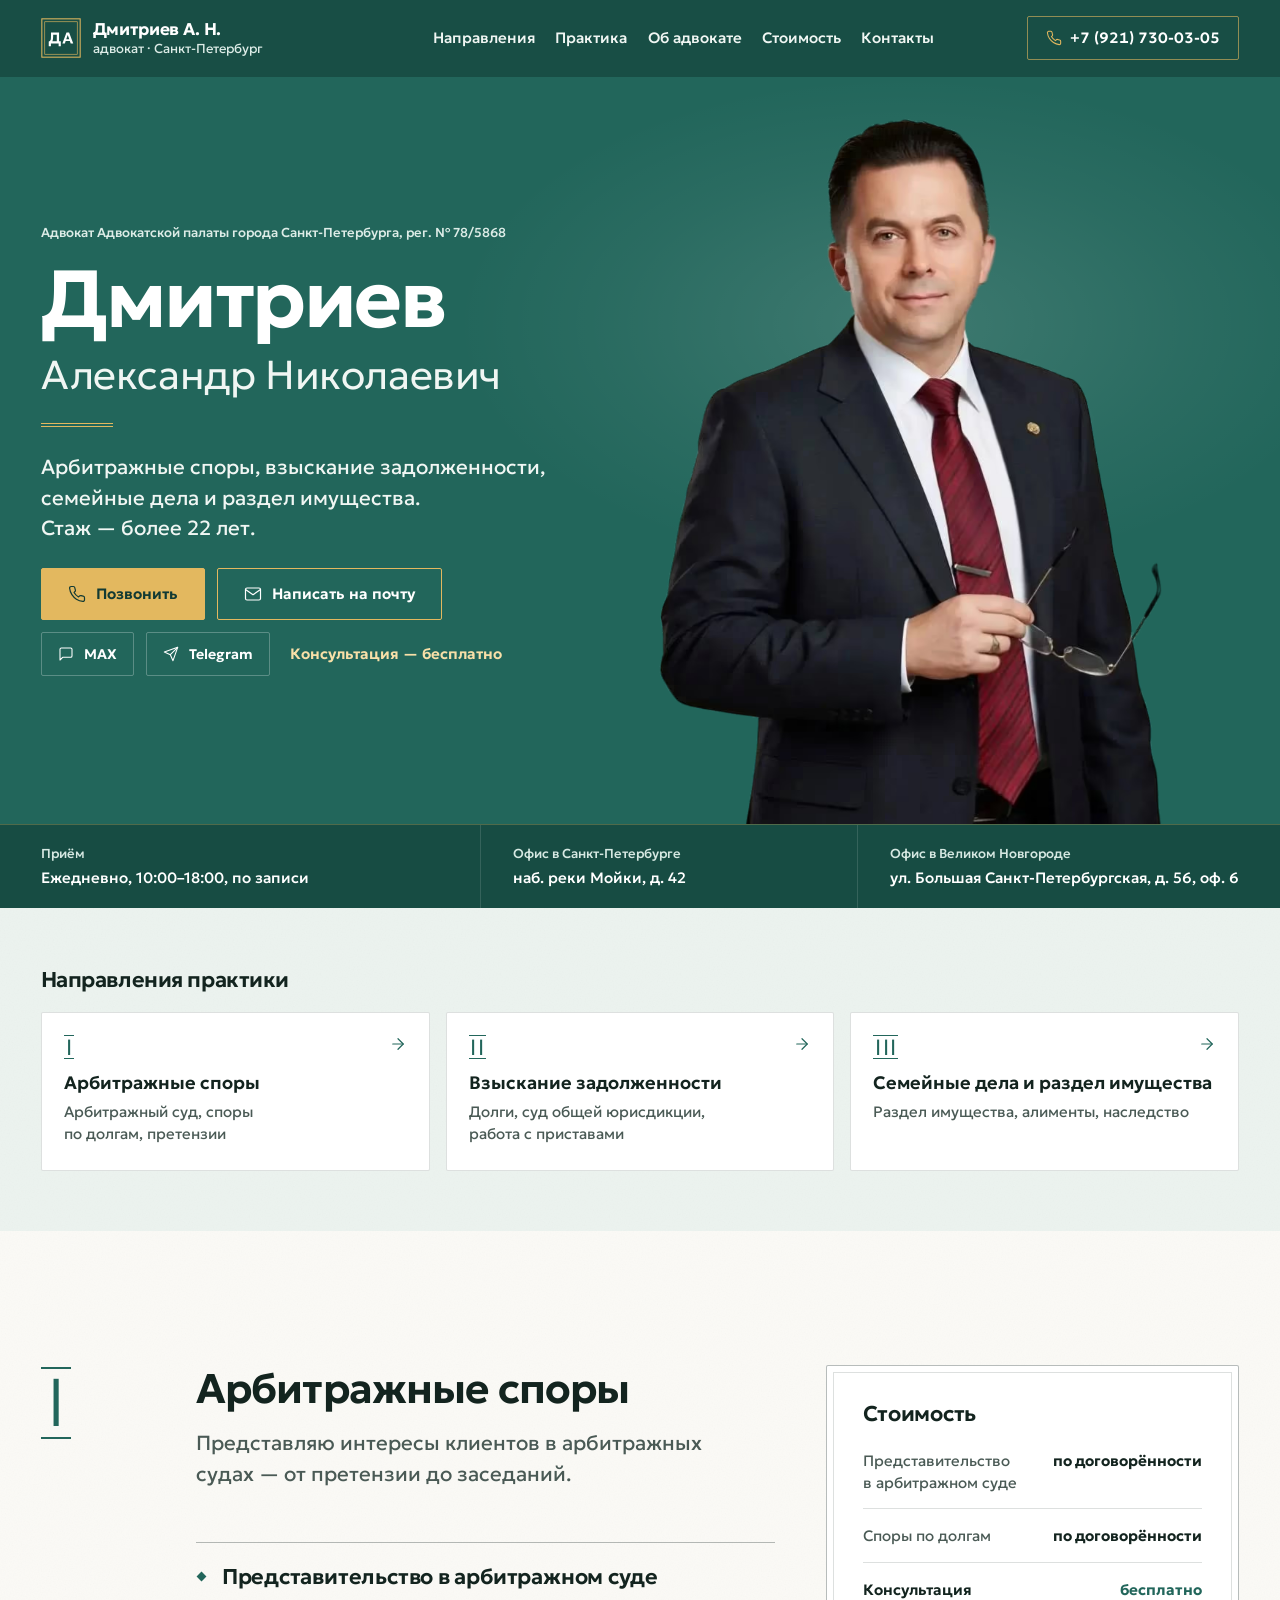
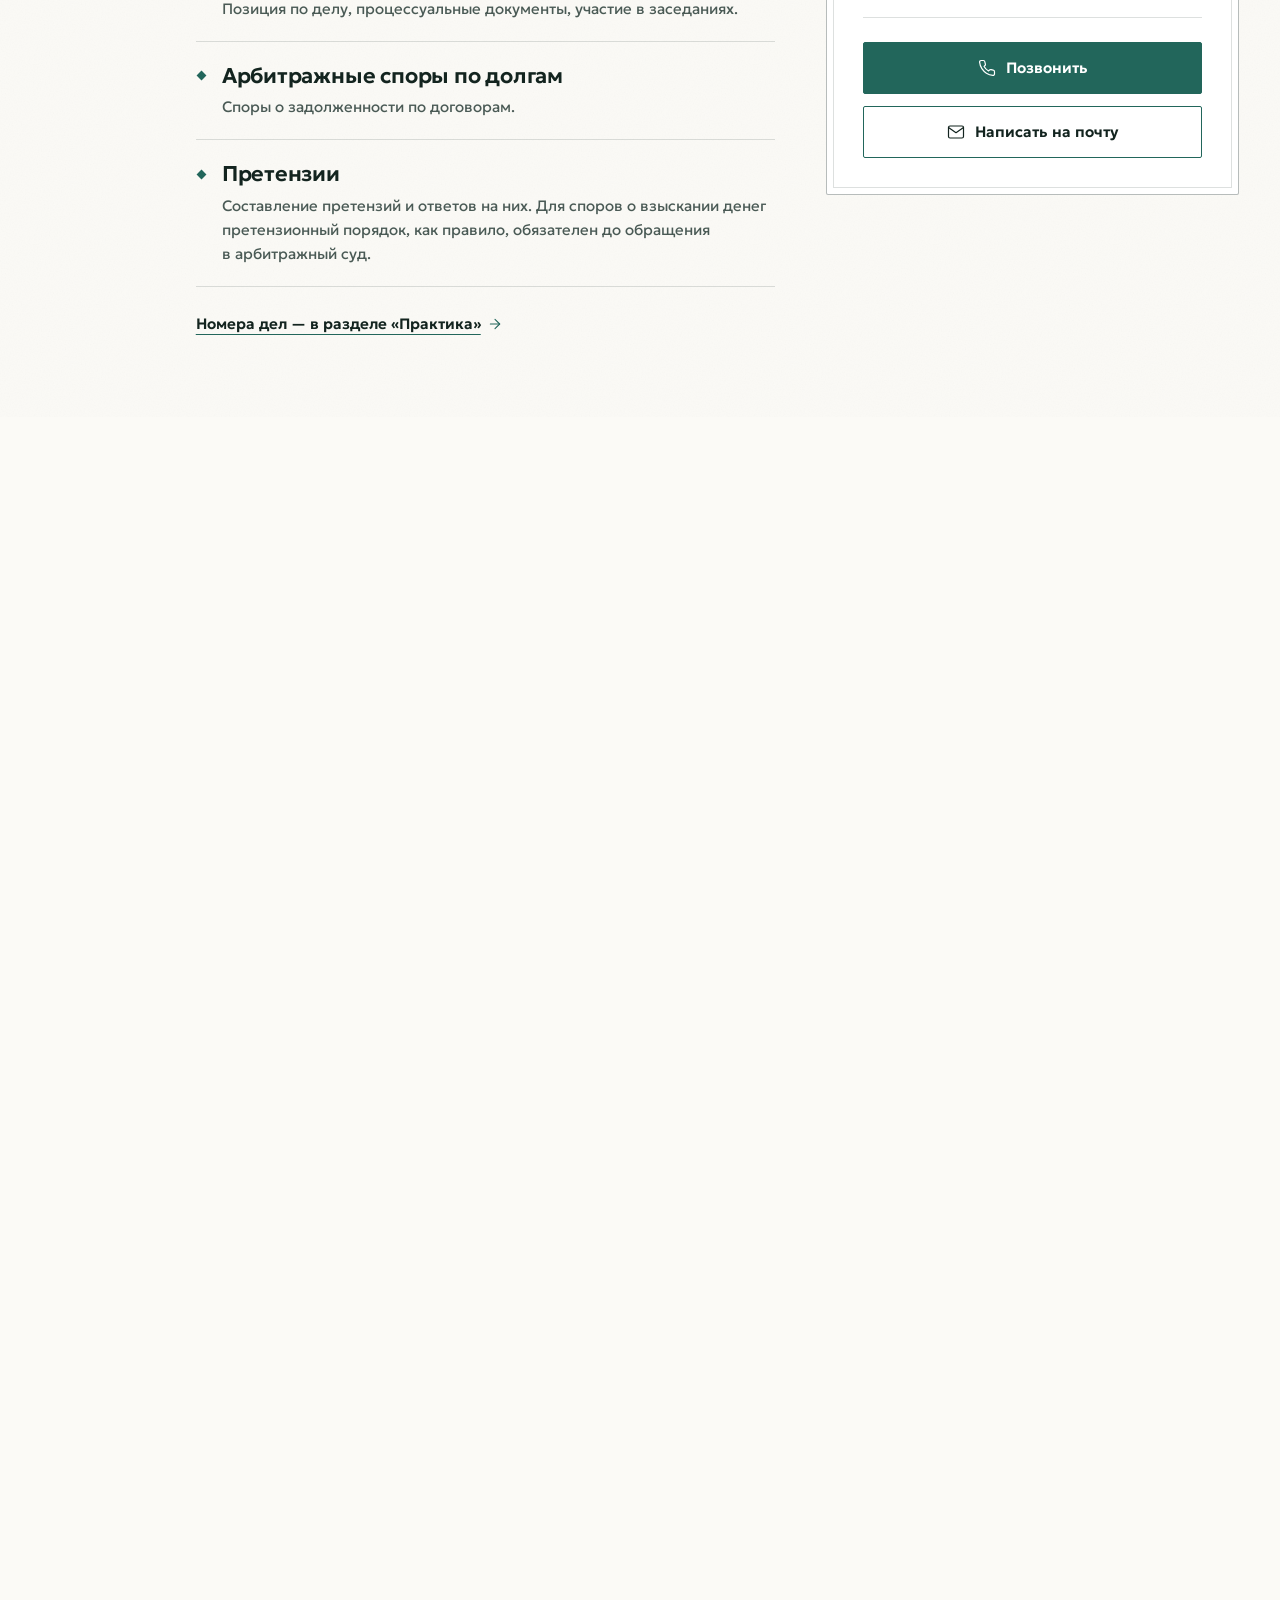
==== commit 3c348c77: "Демо для показа: 2026-10-23 19:50 Co-Authored-By: Claude Opus 5.5 <noreply@anthropic.com>" ====
--- a/index.html
+++ b/index.html
@@ -7,6 +7,7 @@
        а безопасные отступы мы сами добавляем через env(safe-area-inset-*) — в первую
        очередь у нижней мобильной панели. -->
   <meta name="viewport" content="width=device-width, initial-scale=1, viewport-fit=cover">
+  <meta name="robots" content="noindex, nofollow">
   <!-- Без этого iOS Safari сам превращает в ссылки цепочки цифр: рег. № 78/5868,
        номер удостоверения, номера арбитражных дел, цены. Настоящие телефоны
        размечены явными tel:-ссылками. -->
@@ -19,7 +20,7 @@
        robots.txt, sitemap.xml) подставляет build.sh из переменной SITE_URL.
        Вручную здесь не правьте: build.sh находит текущий адрес по canonical
        и заменяет его везде сразу. -->
-  <link rel="canonical" href="https://advokat-dan.online/">
+  <link rel="canonical" href="https://elhpiv-hash.github.io/advokat-dmitriev/">
 
   <!-- theme-color — цвет шапки (--p-deep): панель браузера на телефоне
        сливается с шапкой. color-scheme: страница в основном светлая. -->
@@ -48,7 +49,7 @@
   <!-- Подключаются только минифицированные файлы (их собирает build.sh).
        ?v= — хеш содержимого файла, его тоже ставит build.sh: статика кэшируется
        на год (immutable), и новый хеш сразу обходит кэш. -->
-  <link rel="stylesheet" href="css/style.min.css?v=e394fb69c9">
+  <link rel="stylesheet" href="css/style.min.css?v=7753379c09">
 
   <link rel="icon" href="favicon.ico" sizes="32x32">
   <link rel="icon" href="assets/img/favicon.svg" type="image/svg+xml">
@@ -61,8 +62,8 @@
   <meta property="og:site_name" content="Адвокат Дмитриев А. Н.">
   <meta property="og:title" content="Адвокат Дмитриев Александр Николаевич — Санкт-Петербург и Великий Новгород">
   <meta property="og:description" content="Арбитражные споры, взыскание задолженности, семейные дела и раздел имущества. Стаж более 22 лет, рег. № 78/5868. Консультация бесплатно.">
-  <meta property="og:url" content="https://advokat-dan.online/">
-  <meta property="og:image" content="https://advokat-dan.online/assets/img/og-cover.jpg">
+  <meta property="og:url" content="https://elhpiv-hash.github.io/advokat-dmitriev/">
+  <meta property="og:image" content="https://elhpiv-hash.github.io/advokat-dmitriev/assets/img/og-cover.jpg">
   <meta property="og:image:type" content="image/jpeg">
   <meta property="og:image:width" content="1200">
   <meta property="og:image:height" content="630">
@@ -71,7 +72,7 @@
   <meta name="twitter:card" content="summary_large_image">
   <meta name="twitter:title" content="Адвокат Дмитриев Александр Николаевич — Санкт-Петербург и Великий Новгород">
   <meta name="twitter:description" content="Арбитражные споры, взыскание задолженности, семейные дела. Стаж более 22 лет. Консультация бесплатно.">
-  <meta name="twitter:image" content="https://advokat-dan.online/assets/img/og-cover.jpg">
+  <meta name="twitter:image" content="https://elhpiv-hash.github.io/advokat-dmitriev/assets/img/og-cover.jpg">
   <meta name="twitter:image:alt" content="Дмитриев Александр Николаевич, адвокат, Санкт-Петербург и Великий Новгород">
 
   <!-- Schema.org: Attorney — подтип LocalBusiness: поисковики понимают адреса,
@@ -82,10 +83,10 @@
   {
     "@context": "https://schema.org",
     "@type": "Attorney",
-    "@id": "https://advokat-dan.online/#attorney",
+    "@id": "https://elhpiv-hash.github.io/advokat-dmitriev/#attorney",
     "name": "Адвокат Дмитриев Александр Николаевич",
-    "url": "https://advokat-dan.online/",
-    "image": "https://advokat-dan.online/assets/img/og-cover.jpg",
+    "url": "https://elhpiv-hash.github.io/advokat-dmitriev/",
+    "image": "https://elhpiv-hash.github.io/advokat-dmitriev/assets/img/og-cover.jpg",
     "telephone": "+7 921 730-03-05",
     "email": "dan911777@mail.ru",
     "address": [
@@ -131,13 +132,14 @@
       "closes": "18:00"
     },
     "sameAs": [
-      "https://harant.ru/lawyers/sankt-peterburg/dmitriev-aleksandr-nikolaevich-2/"
+      "https://harant.ru/lawyers/sankt-peterburg/dmitriev-aleksandr-nikolaevich-2/",
+      "https://max.ru/u/f9LHodD0cOLmEhBS0eUJTvw8-H2b3fWjQTTqWOR5R-0BDjd1Yk-TYRBGBNo"
     ]
   }
   </script>
 
   <!-- defer: скрипт качается параллельно с разбором HTML и выполняется после него. -->
-  <script src="js/main.min.js?v=768b77a050" defer></script>
+  <script src="js/main.min.js?v=6526861fd9" defer></script>
 </head>
 <body>
   <!-- Типографика: неразрывные пробелы записаны сущностью &nbsp;, чтобы их было
@@ -156,8 +158,8 @@
     </symbol>
     <!-- MAX — нейтральное «облачко сообщения» (Feather, message-square), а не
          фирменный знак мессенджера: монохромно, в стиле остальных иконок.
-         Кнопки MAX без JS ведут к контактам (там номер), с JS — копируют номер
-         или открывают профиль, если он задан в SITE.max (main.js). -->
+         Ссылка на профиль MAX — SITE.max (main.js); build.sh переносит её
+         в href всех ссылок MAX и в sameAs JSON-LD. -->
     <symbol id="i-max" viewBox="0 0 24 24" fill="none" stroke="currentColor" stroke-width="1.6" stroke-linecap="round" stroke-linejoin="round">
       <path d="M21 15a2 2 0 0 1-2 2H7l-4 4V5a2 2 0 0 1 2-2h14a2 2 0 0 1 2 2z"/>
     </symbol>
@@ -239,7 +241,7 @@
             <a class="btn btn--secondary menu__mail" href="mailto:dan911777@mail.ru" data-site="email-link">
               <svg class="icon" aria-hidden="true"><use href="#i-mail"/></svg>Написать на&nbsp;почту
             </a>
-            <a class="btn btn--ghost btn--sm" href="#contacts" data-max>
+            <a class="btn btn--ghost btn--sm" href="https://max.ru/u/f9LHodD0cOLmEhBS0eUJTvw8-H2b3fWjQTTqWOR5R-0BDjd1Yk-TYRBGBNo" target="_blank" rel="noopener" data-site="max-link">
               <svg class="icon" aria-hidden="true"><use href="#i-max"/></svg>MAX
             </a>
             <a class="btn btn--ghost btn--sm" href="https://t.me/+79217300305" target="_blank" rel="noopener" data-site="telegram-link">
@@ -306,7 +308,7 @@
 
           <div class="hero__more" data-intro>
             <div class="hero__messengers">
-              <a class="btn btn--ghost btn--sm" href="#contacts" data-max>
+              <a class="btn btn--ghost btn--sm" href="https://max.ru/u/f9LHodD0cOLmEhBS0eUJTvw8-H2b3fWjQTTqWOR5R-0BDjd1Yk-TYRBGBNo" target="_blank" rel="noopener" data-site="max-link">
                 <svg class="icon" aria-hidden="true"><use href="#i-max"/></svg>MAX
               </a>
               <a class="btn btn--ghost btn--sm" href="https://t.me/+79217300305" target="_blank" rel="noopener" data-site="telegram-link">
@@ -833,7 +835,7 @@
               </div>
               <div class="contacts__row">
                 <dt class="contacts__label">MAX</dt>
-                <dd class="contacts__value"><span data-site="max-phone-text">+7 (921) 730-03-05</span></dd>
+                <dd class="contacts__value"><a class="contacts__link" href="https://max.ru/u/f9LHodD0cOLmEhBS0eUJTvw8-H2b3fWjQTTqWOR5R-0BDjd1Yk-TYRBGBNo" target="_blank" rel="noopener" data-site="max-link"><span data-site="max-phone-text">+7 (921) 730-03-05</span></a></dd>
               </div>
               <div class="contacts__row">
                 <dt class="contacts__label">Telegram</dt>
@@ -854,7 +856,7 @@
               <svg class="icon" aria-hidden="true"><use href="#i-mail"/></svg>Написать на&nbsp;почту
             </a>
             <div class="contacts__messengers">
-              <a class="btn btn--ghost btn--sm" href="#contacts" data-max>
+              <a class="btn btn--ghost btn--sm" href="https://max.ru/u/f9LHodD0cOLmEhBS0eUJTvw8-H2b3fWjQTTqWOR5R-0BDjd1Yk-TYRBGBNo" target="_blank" rel="noopener" data-site="max-link">
                 <svg class="icon" aria-hidden="true"><use href="#i-max"/></svg>MAX
               </a>
               <a class="btn btn--ghost btn--sm" href="https://t.me/+79217300305" target="_blank" rel="noopener" data-site="telegram-link">
@@ -937,7 +939,7 @@
       <ul class="footer__links footer__links--ext" role="list">
         <li><a href="https://harant.ru/lawyers/sankt-peterburg/dmitriev-aleksandr-nikolaevich-2/" target="_blank" rel="noopener">HARANT<span class="sr-only"> (откроется в&nbsp;новой вкладке)</span></a></li>
         <li><a href="mailto:dan911777@mail.ru" data-site="email-link">Почта</a></li>
-        <li><a href="#contacts" data-max>MAX</a></li>
+        <li><a href="https://max.ru/u/f9LHodD0cOLmEhBS0eUJTvw8-H2b3fWjQTTqWOR5R-0BDjd1Yk-TYRBGBNo" target="_blank" rel="noopener" data-site="max-link">MAX<span class="sr-only"> (откроется в&nbsp;новой вкладке)</span></a></li>
         <li><a href="https://t.me/+79217300305" target="_blank" rel="noopener" data-site="telegram-link">Telegram<span class="sr-only"> (откроется в&nbsp;новой вкладке)</span></a></li>
       </ul>
 
@@ -961,7 +963,7 @@
     <a class="mobile-bar__btn" href="mailto:dan911777@mail.ru" data-site="email-link">
       <svg class="icon" aria-hidden="true"><use href="#i-mail"/></svg>Почта
     </a>
-    <a class="mobile-bar__btn" href="#contacts" data-max>
+    <a class="mobile-bar__btn" href="https://max.ru/u/f9LHodD0cOLmEhBS0eUJTvw8-H2b3fWjQTTqWOR5R-0BDjd1Yk-TYRBGBNo" target="_blank" rel="noopener" data-site="max-link">
       <svg class="icon" aria-hidden="true"><use href="#i-max"/></svg>MAX
     </a>
   </aside>
--- a/css/style.min.css
+++ b/css/style.min.css
@@ -1 +1 @@
-@font-face{font-family:Geologica;font-style:normal;font-weight:100 900;font-display:swap;src:url('../assets/fonts/geologica-cyrillic-ext.woff2') format('woff2');unicode-range:U+0460-052F,U+1C80-1C8A,U+20B4,U+2DE0-2DFF,U+A640-A69F,U+FE2E-FE2F}@font-face{font-family:Geologica;font-style:normal;font-weight:100 900;font-display:swap;src:url('../assets/fonts/geologica-cyrillic.woff2') format('woff2');unicode-range:U+0301,U+0400-045F,U+0490-0491,U+04B0-04B1,U+2116}@font-face{font-family:Geologica;font-style:normal;font-weight:100 900;font-display:swap;src:url('../assets/fonts/geologica-latin-ext.woff2') format('woff2');unicode-range:U+0100-02BA,U+02BD-02C5,U+02C7-02CC,U+02CE-02D7,U+02DD-02FF,U+0304,U+0308,U+0329,U+1D00-1DBF,U+1E00-1E9F,U+1EF2-1EFF,U+2020,U+20A0-20AB,U+20AD-20C0,U+2113,U+2C60-2C7F,U+A720-A7FF}@font-face{font-family:Geologica;font-style:normal;font-weight:100 900;font-display:swap;src:url('../assets/fonts/geologica-latin.woff2') format('woff2');unicode-range:U+0000-00FF,U+0131,U+0152-0153,U+02BB-02BC,U+02C6,U+02DA,U+02DC,U+0304,U+0308,U+0329,U+2000-206F,U+20AC,U+2122,U+2191,U+2193,U+2212,U+2215,U+FEFF,U+FFFD}@font-face{font-family:'Geologica Fallback';src:local('Arial'),local('ArialMT');size-adjust:106.41%;ascent-override:91.63%;descent-override:25.84%;line-gap-override:0%}:root{--p-hero:#22665B;--p-band:#22665B;--p-deep:#174C43;--p-deep-rgb:23 76 67;--p-plate:#22665B;--p-light:#FBFAF6;--p-paper:#ECF3EF;--d-fg:#FFFFFF;--d-fg-rgb:255 255 255;--d-strong:#F0F6F3;--d-muted:#DDECE7;--d-label:#D6E8E2;--d-accent:#E3B85F;--d-accent-rgb:227 184 95;--d-accent-hover:#EDCA80;--d-accent-text:#F8E0A8;--d-cta-fg:#123A33;--l-fg:#13241F;--l-fg-rgb:19 36 31;--l-muted:#4A5A55;--l-card:#FFFFFF;--l-accent:#22665B;--l-accent-rgb:34 102 91;--l-cta-bg:#22665B;--l-cta-fg:#FFFFFF;--l-cta-hover:#1C5249;color-scheme:light}.scheme-dark,.theme-band,.theme-deep,.theme-hero,:root{--fg:var(--d-fg);--strong:var(--d-strong);--muted:var(--d-muted);--label:var(--d-label);--line:rgb(var(--d-fg-rgb) / 0.13);--line-strong:rgb(var(--d-fg-rgb) / 0.26);--card:rgb(255 255 255 / 0.05);--accent:var(--d-accent);--accent-text:var(--d-accent-text);--cta-bg:var(--d-accent);--cta-fg:var(--d-cta-fg);--cta-hover:var(--d-accent-hover);--tint:rgb(var(--d-accent-rgb) / 0.12);--focus:var(--d-fg)}.scheme-light,.theme-light,.theme-paper{--fg:var(--l-fg);--strong:var(--l-fg);--muted:var(--l-muted);--label:var(--l-muted);--line:rgb(var(--l-fg-rgb) / 0.14);--line-strong:rgb(var(--l-fg-rgb) / 0.3);--card:var(--l-card);--accent:var(--l-accent);--accent-text:var(--l-accent);--cta-bg:var(--l-cta-bg);--cta-fg:var(--l-cta-fg);--cta-hover:var(--l-cta-hover);--tint:rgb(var(--l-accent-rgb) / 0.08);--focus:var(--l-cta-bg)}:root{--font:'Geologica','Geologica Fallback',system-ui,-apple-system,'Segoe UI',Roboto,Arial,sans-serif;--fs-h1:clamp(2.75rem, 1.982rem + 3.839vw, 5.375rem);--fs-h2:clamp(1.625rem, 1.304rem + 1.607vw, 2.75rem);--fs-h3:clamp(1.125rem, 1.054rem + 0.357vw, 1.375rem);--fs-lead:clamp(1.0625rem, 0.991rem + 0.357vw, 1.3125rem);--fs-numeral:clamp(2.5rem, 1.929rem + 2.857vw, 4.5rem);--fs-body:1.0625rem;--fs-small:0.9375rem;--fs-micro:0.8125rem;--space-section:clamp(4.5rem, 3.214rem + 6.429vw, 9rem);--space-block:clamp(2rem, 1.571rem + 2.143vw, 3.5rem);--container:75rem;--gutter:clamp(1.25rem, 0.821rem + 2.143vw, 2.75rem);--radius:2px;--rule:4px;--ease-out:cubic-bezier(0.22, 1, 0.36, 1);--t-hover:0.5s;--t-intro:0.9s;--intro-shift:0.75rem;--header-h:4rem;--bar-h:3.5rem}*,::after,::before{box-sizing:border-box}html{-webkit-text-size-adjust:100%;text-size-adjust:100%}blockquote,body,dd,dl,figure,h1,h2,h3,h4,ol,p,ul{margin:0}ol,ul{padding:0;list-style:none}iframe,img,svg{display:block;max-width:100%}button{padding:0;border:0;background:0 0;color:inherit;font:inherit;cursor:pointer}address{font-style:normal}[hidden]{display:none!important}html{scroll-padding-top:var(--header-h)}body{min-height:100vh;background-color:var(--p-deep);color:var(--d-fg);font-family:var(--font);font-size:var(--fs-body);font-weight:400;line-height:1.7;font-kerning:normal;overflow-wrap:break-word;-webkit-font-smoothing:antialiased;-moz-osx-font-smoothing:grayscale}h1,h2,h3,h4{font-weight:600;line-height:1.14;letter-spacing:-.02em;text-wrap:balance}h2{font-size:var(--fs-h2);font-weight:620}h3{font-size:var(--fs-h3);letter-spacing:-.01em}dd,dt,li,p{text-wrap:pretty}a{color:inherit;text-decoration-thickness:1px;text-underline-offset:0.22em}a[href^='tel:']{white-space:nowrap}::selection{background-color:var(--d-accent);color:var(--d-cta-fg)}:focus-visible{outline:2px solid var(--focus);outline-offset:3px;border-radius:var(--radius)}[tabindex='-1']:focus{outline:0}.container{width:100%;max-width:calc(var(--container) + var(--gutter) * 2);margin-inline:auto;padding-inline:max(var(--gutter),env(safe-area-inset-left)) max(var(--gutter),env(safe-area-inset-right))}.section{position:relative;isolation:isolate;padding-block:var(--space-section);content-visibility:auto;contain-intrinsic-size:auto 60rem}.is-fully-rendered .section{content-visibility:visible}.plinth>.container,.section>.container{position:relative;z-index:1}.section__title{max-width:46rem;margin-bottom:var(--space-block)}.section__title::before{content:'';display:block;width:2.5rem;height:var(--rule);margin-bottom:1.25rem;border-block:1px solid var(--accent)}.chapter+.chapter,.section--joined{padding-top:calc(var(--space-section) * .6)}.chapter:has(+ .chapter),.section:has(+ .section--joined){padding-bottom:calc(var(--space-section) * .6)}.chapter+.chapter::before,.section--joined::before{content:'';position:absolute;top:0;right:max(var(--gutter),(100% - var(--container)) / 2);left:max(var(--gutter),(100% - var(--container)) / 2);z-index:1;height:var(--rule);border-block:1px solid var(--line-strong)}.theme-band,.theme-deep,.theme-hero,.theme-light,.theme-paper{background-color:var(--bg);color:var(--fg)}.theme-hero{--bg:var(--p-hero)}.theme-band{--bg:var(--p-band)}.theme-deep{--bg:var(--p-deep)}.theme-light{--bg:var(--p-light)}.theme-paper{--bg:var(--p-paper)}.theme-light::after,.theme-paper::after{content:'';position:absolute;inset:0;z-index:0;background-image:url("data:image/svg+xml,%3Csvg xmlns='http://www.w3.org/2000/svg' width='180' height='180'%3E%3Cfilter id='n'%3E%3CfeTurbulence type='fractalNoise' baseFrequency='0.75' numOctaves='2' stitchTiles='stitch'/%3E%3CfeColorMatrix type='saturate' values='0'/%3E%3C/filter%3E%3Crect width='100%25' height='100%25' filter='url(%23n)'/%3E%3C/svg%3E");background-size:180px;opacity:.05;pointer-events:none}.is-menu-open{overflow:hidden}.sprite{position:absolute;overflow:hidden}.icon{flex:none;width:1.15em;height:1.15em}.skip-link{position:absolute;top:.5rem;left:var(--gutter);z-index:100;padding:.75rem 1.125rem;border-radius:var(--radius);background-color:var(--d-fg);color:var(--p-deep);font-weight:600;text-decoration:none;transform:translateY(-200%);transition:transform .2s var(--ease-out)}.skip-link:focus{transform:none}.btn{display:inline-flex;align-items:center;justify-content:center;gap:.625rem;min-height:3.25rem;padding:.875rem 1.625rem;border:1px solid transparent;border-radius:var(--radius);font-family:var(--font);font-size:.9375rem;font-weight:600;line-height:1.2;text-align:center;text-decoration:none;touch-action:manipulation;-webkit-tap-highlight-color:transparent;transition:background-color var(--t-hover) var(--ease-out),border-color var(--t-hover) var(--ease-out),color var(--t-hover) var(--ease-out)}.btn .icon{width:1.125rem;height:1.125rem}.btn--primary{border-color:var(--cta-bg);background-color:var(--cta-bg);color:var(--cta-fg)}.btn--secondary{border-color:var(--accent);color:var(--fg)}.btn--ghost{border-color:var(--line-strong);color:var(--fg)}.btn--sm{min-height:2.75rem;padding:.5rem 1rem;font-size:.875rem}.btn--sm .icon{width:1rem;height:1rem}.btn:active{transform:translateY(1px)}.link-arrow{display:inline-flex;align-items:center;gap:.375rem;color:var(--fg);font-weight:600;text-decoration:underline;text-decoration-color:var(--accent);text-underline-offset:0.3em}.link-arrow .icon{width:1rem;height:1rem;color:var(--accent);transition:transform var(--t-hover) var(--ease-out)}.numeral{display:inline-block;padding:.16em .04em .16em .09em;border-block:max(1px,0.03em) solid currentColor;line-height:.7;letter-spacing:.05em}.header{position:relative;z-index:50;background-color:var(--p-deep);color:var(--d-fg)}.js .header{position:fixed;top:0;right:0;left:0;background-color:rgb(var(--p-deep-rgb) / .96);border-bottom:1px solid transparent;transition:transform var(--t-hover) var(--ease-out),background-color var(--t-hover) var(--ease-out),border-color var(--t-hover) var(--ease-out)}@supports ((-webkit-backdrop-filter:blur(1px)) or (backdrop-filter:blur(1px))){.js .header{background-color:rgb(var(--p-deep-rgb) / .88);-webkit-backdrop-filter:blur(16px);backdrop-filter:blur(16px)}}.js .header--solid{background-color:rgb(var(--p-deep-rgb) / .97);border-bottom-color:rgb(var(--d-accent-rgb) / .22)}.header--hidden{transform:translateY(-100%)}.header:focus-within{transform:none}.is-menu-open .header{background-color:var(--p-deep)}.header-sentinel{position:absolute;top:0;left:0;width:1px;visibility:hidden;pointer-events:none}.header__inner{display:flex;flex-wrap:wrap;align-items:center;gap:.25rem 1rem;min-height:var(--header-h);padding-block:0.5rem}.js .header__inner{flex-wrap:nowrap;height:var(--header-h);padding-block:0}.header__phone{display:none;align-items:center;gap:.5rem;min-height:2.75rem;padding:.5rem 1.125rem;border:1px solid rgb(var(--d-accent-rgb) / .6);border-radius:var(--radius);color:var(--d-fg);font-size:var(--fs-small);font-weight:600;font-variant-numeric:tabular-nums;text-decoration:none;white-space:nowrap}.header__phone .icon{width:1rem;height:1rem;color:var(--d-accent)}.brand{display:flex;align-items:center;gap:.75rem;min-height:2.75rem;margin-right:auto;color:var(--d-fg);line-height:1.25;text-decoration:none}.brand__mark{flex:none;width:2.5rem;height:2.5rem}.brand__text{display:flex;flex-direction:column}.brand__name{font-size:1.0625rem;font-weight:650;letter-spacing:-.01em}.brand__role{display:none;color:var(--d-muted);font-size:var(--fs-micro);font-weight:400;white-space:nowrap}.burger{display:none}.js .burger{order:1;display:inline-flex;align-items:center;justify-content:center;gap:.75rem;min-width:2.75rem;min-height:2.75rem;margin-right:-.5rem;padding-inline:0.5rem;color:var(--d-fg);font-size:var(--fs-small);font-weight:600}.burger__label{position:absolute;width:1px;height:1px;overflow:hidden;clip-path:inset(50%);white-space:nowrap}.burger__box{position:relative;width:1.375rem;height:.625rem}.burger__line{position:absolute;left:0;width:100%;height:1.5px;background-color:currentColor;transition:top .35s var(--ease-out),transform .35s var(--ease-out)}.burger__line:first-child{top:0}.burger__line:last-child{top:calc(100% - 1.5px)}.burger[aria-expanded=true] .burger__line{top:calc(50% - .75px)}.burger[aria-expanded=true] .burger__line:first-child{transform:rotate(45deg)}.burger[aria-expanded=true] .burger__line:last-child{transform:rotate(-45deg)}.menu{flex-basis:100%}.menu__contacts{display:none}.js .menu{position:absolute;top:100%;left:0;right:0;display:flex;flex-direction:column;gap:2.5rem;height:calc(100vh - var(--header-h));height:calc(100dvh - var(--header-h));padding:.5rem max(var(--gutter),env(safe-area-inset-right)) calc(2rem + env(safe-area-inset-bottom)) max(var(--gutter),env(safe-area-inset-left));overflow-y:auto;overscroll-behavior:contain;background-color:var(--p-deep);opacity:0;visibility:hidden;transform:translateY(-.5rem);transition:opacity .35s var(--ease-out),transform .35s var(--ease-out),visibility 0s linear .35s}.js .menu--open{opacity:1;visibility:visible;transform:none;transition-delay:0s}.js .menu__contacts{display:grid;gap:1rem;margin-top:auto}.menu__phone{color:var(--d-fg);font-size:1.625rem;font-weight:650;font-variant-numeric:tabular-nums;text-decoration:none}.menu__hours{margin-top:-.75rem;color:var(--d-muted);font-size:var(--fs-small)}.menu__actions{display:flex;flex-wrap:wrap;gap:.75rem}.menu__actions .btn{flex:1 1 0}.menu__actions .menu__mail{flex-basis:100%}.nav__list{display:flex;flex-wrap:wrap;gap:0 1.25rem}.nav__link{display:inline-block;padding-block:0.5rem;color:var(--d-fg);font-weight:500;text-decoration:none;white-space:nowrap}.js .nav__list{flex-direction:column}.js .nav__link{display:block;padding-block:1.125rem;border-bottom:1px solid rgb(var(--d-fg-rgb) / .08);font-size:1.75rem;font-weight:600;letter-spacing:-.02em;line-height:1.2}.js .nav__link--active::after{content:'';display:inline-block;width:.4375rem;height:.4375rem;margin-left:.875rem;background-color:var(--d-accent);vertical-align:middle;transform:rotate(45deg)}.hero{position:relative;isolation:isolate;overflow:hidden}.hero__inner{position:relative;z-index:1;padding-block:0 clamp(2.5rem,1.786rem + 3.571vw,4rem)}.js .hero__inner{padding-top:var(--header-h)}.hero__figure{position:relative;height:clamp(13rem,100vh - 31rem,28rem);height:clamp(13rem,100svh - 31rem,28rem);margin:0 calc(-1 * var(--gutter)) 1.25rem}.hero__figure::before{content:'';position:absolute;inset:4% 0 0;z-index:-1;background:radial-gradient(closest-side at 50% 42%,rgb(255 255 255 / .14),rgb(255 255 255 / .05) 62%,transparent);pointer-events:none}.hero__figure picture{display:block;width:min(100%,26rem);height:100%;margin-inline:auto;-webkit-mask-image:linear-gradient(to bottom,#000 70%,transparent 98%);mask-image:linear-gradient(to bottom,#000 70%,transparent 98%)}.hero__photo{width:100%;height:100%;object-fit:cover;object-position:50% 0}.hero__content{container-type:inline-size}.hero__meta{max-width:34rem;margin-bottom:1rem;color:var(--muted);font-size:var(--fs-micro);font-weight:500;line-height:1.55}.hero__title{font-size:var(--fs-h1);font-size:min(var(--fs-h1), 100cqi / 6.2);font-weight:650;line-height:1;letter-spacing:-.03em}.hero__surname{display:block}.hero__given{display:block;margin-top:.3em;color:var(--strong);font-size:.5em;font-weight:300;letter-spacing:-.01em;line-height:1.15}.hero__title::after{content:'';display:block;width:4.5rem;height:var(--rule);margin-top:clamp(1rem,.75rem + 1vw,1.75rem);border-block:1px solid var(--accent)}.hero__lead{max-width:36rem;margin-top:clamp(1rem,.75rem + 1vw,1.75rem);color:var(--strong);font-size:var(--fs-lead);line-height:1.5}.hero__actions{display:grid;gap:.75rem;margin-top:1.5rem}.hero__more{display:flex;flex-wrap:wrap;align-items:center;gap:.75rem 1.25rem;margin-top:.75rem}.contacts__messengers,.hero__messengers{display:flex;gap:.75rem;flex:1 1 100%}.contacts__messengers .btn,.hero__messengers .btn{flex:1 1 0}.hero__note{color:var(--accent-text);font-size:var(--fs-small);font-weight:600}.js [data-intro]{opacity:0;transform:translate3d(0,var(--intro-shift),0);transition:opacity var(--t-intro) var(--ease-out),transform var(--t-intro) var(--ease-out);animation:failsafe-show 0s linear 4s forwards}.is-loaded [data-intro]{opacity:1;transform:none}.is-loaded .hero__lead{transition-delay:0.1s}.is-loaded .hero__actions{transition-delay:0.2s}.is-loaded .hero__more{transition-delay:0.3s}.plinth{position:relative;isolation:isolate;border-top:1px solid rgb(var(--d-accent-rgb) / .28)}.plinth__list{display:grid}.plinth__item{display:grid;gap:.125rem;padding-block:0.75rem;border-bottom:1px solid var(--line)}.plinth__item:last-child{border-bottom:0}.plinth__label{color:var(--label);font-size:var(--fs-micro);font-weight:500}.plinth__value{font-size:var(--fs-small);font-weight:500;line-height:1.5}.directions{position:relative;isolation:isolate;padding-block:clamp(2.25rem,1.75rem + 2.5vw,4rem)}.directions>.container{position:relative;z-index:1}.directions__title{margin-bottom:1.25rem;font-size:var(--fs-h3);font-weight:600}.directions__list{display:grid;gap:.75rem}.direction{position:relative;display:grid;grid-template-columns:minmax(0,1fr) auto;align-content:start;gap:.75rem 1rem;height:100%;padding:1.375rem 1.375rem 1.5rem;overflow:hidden;border:1px solid var(--line);border-radius:var(--radius);background-color:var(--card);color:var(--fg);text-decoration:none;transition:border-color var(--t-hover) var(--ease-out)}.direction::before{content:'';position:absolute;top:0;bottom:0;left:0;width:3px;background-color:var(--accent);transform:scaleY(0);transform-origin:top;transition:transform var(--t-hover) var(--ease-out)}.direction__num{justify-self:start;color:var(--accent);font-size:1.375rem;font-weight:300}.direction__arrow{width:1.125rem;height:1.125rem;color:var(--accent);transition:transform var(--t-hover) var(--ease-out)}.direction__body{grid-column:1/-1;display:grid;gap:.375rem}.direction__name{font-size:1.125rem;font-weight:600;line-height:1.3}.direction__desc{color:var(--muted);font-size:var(--fs-small);line-height:1.5}.chapter__grid{display:grid;grid-template-columns:minmax(0,1fr);align-items:start}.chapter__num{display:flex;margin-bottom:1.25rem;color:var(--accent);font-size:var(--fs-numeral);font-weight:200}.chapter__title{margin-bottom:1rem}.chapter__title::before{display:none}.chapter__lead{max-width:34rem;color:var(--muted);font-size:var(--fs-lead);line-height:1.5}.clauses{margin-top:var(--space-block);border-top:1px solid var(--line-strong)}.clause{position:relative;padding:1.25rem 0 1.25rem 1.625rem;border-bottom:1px solid var(--line)}.clause::before{content:'';position:absolute;top:calc(1.25rem + var(--fs-h3) * .65 - .21875rem);left:.125rem;width:.4375rem;height:.4375rem;background-color:var(--accent);transform:rotate(45deg)}.clause__title{line-height:1.3}.clause__desc{max-width:36rem;margin-top:.375rem;color:var(--muted);font-size:var(--fs-small);line-height:1.6}.chapter__note{margin-top:1.5rem;font-size:var(--fs-small)}.fee{margin-top:var(--space-block);padding:clamp(1.625rem,1.411rem + 1.071vw,2.375rem);border:1px solid var(--line-strong);border-radius:var(--radius);background-color:var(--card);box-shadow:inset 0 0 0 6px var(--card),inset 0 0 0 7px var(--line)}.fee__title{margin-bottom:.5rem;font-size:var(--fs-h3)}.fee__list{margin-bottom:1.5rem}.fee__row{display:grid;align-items:baseline;gap:.125rem 1rem;padding-block:0.875rem;border-bottom:1px solid var(--line);font-size:var(--fs-small)}.fee__row dt{color:var(--muted);line-height:1.45}.fee__row dd{font-weight:650;white-space:nowrap}.fee__row--free dt{color:var(--fg);font-weight:600}.fee__row--free dd{color:var(--accent-text)}.fee__actions{display:grid;gap:.75rem}.practice{display:grid;grid-template-columns:minmax(0,1fr);gap:var(--space-block)}.tenure__value{font-size:clamp(5.5rem, 4rem + 7.5vw, 10.5rem);font-weight:200;line-height:.82;letter-spacing:-.05em;font-variant-numeric:lining-nums}.tenure__plus{color:var(--accent);font-weight:300}.tenure__label{margin-top:1rem;font-size:var(--fs-h3);font-weight:600;line-height:1.3}.tenure__text{max-width:24rem;margin-top:.75rem;color:var(--muted)}.practice__charts{display:grid;gap:var(--space-block)}.chart__title{margin-bottom:1rem;font-size:var(--fs-h3);font-weight:600;letter-spacing:-.01em;line-height:1.25}.chart__note{margin-top:.75rem;color:var(--muted);font-size:var(--fs-micro)}.tally{border-top:1px solid var(--line-strong)}.tally__item{display:grid;grid-template-columns:minmax(0,1fr) 5.25rem 1.25rem;align-items:center;gap:1rem;padding-block:0.6875rem;border-bottom:1px solid var(--line);font-size:var(--fs-small);font-weight:500;line-height:1.4}.tally__units{display:block;width:calc(var(--v) * 1.0625rem - .3125rem);height:.75rem;background:repeating-linear-gradient(90deg,var(--accent) 0 .75rem,transparent .75rem 1.0625rem)}.tally__value{font-weight:650;font-variant-numeric:tabular-nums;text-align:right}.years{--cell:0.875rem;--step:1.1875rem;display:flex;align-items:flex-end;padding-top:.5rem}.years__item{position:relative;display:flex;flex:1 1 0;flex-direction:column;align-items:center}.years__value{order:1;margin-bottom:.5rem;font-weight:650;font-variant-numeric:tabular-nums}.years__units{order:2;display:block;width:2rem;height:calc(var(--v) * var(--step) - (var(--step) - var(--cell)));margin-bottom:.5rem;background:repeating-linear-gradient(0deg,var(--accent) 0 var(--cell),transparent var(--cell) var(--step))}.years__label{position:relative;order:3;align-self:stretch;padding-top:.625rem;border-top:1px solid var(--line-strong);color:var(--muted);font-size:var(--fs-small);text-align:center}.years__item--after-gap{margin-left:1.75rem}.years__item--after-gap .years__label::before{content:'';position:absolute;top:-.5rem;left:-1.25rem;width:.625rem;height:1rem;border-inline:1px solid var(--line-strong);transform:skewX(-24deg)}.years__item--partial .years__units{opacity:.5}.cities{margin-top:var(--space-section);padding-top:var(--space-block);border-top:1px solid var(--line-strong)}.cities__title{font-size:clamp(1.375rem, 1.232rem + .714vw, 1.875rem)}.cities__lead{max-width:38rem;margin-top:.75rem;color:var(--muted)}.cities__grid{display:grid;gap:1.25rem;margin-top:var(--space-block)}.city{padding:1.5rem;border:1px solid var(--line);border-radius:var(--radius);background-color:var(--card)}.city__name{font-size:var(--fs-h3);line-height:1.25}.city__text{margin-top:.5rem;color:var(--muted);font-size:var(--fs-small)}.cases{display:flex;flex-wrap:wrap;gap:.5rem;margin-top:1rem}.cases__item{padding:.25rem .625rem;border:1px solid var(--line-strong);border-radius:var(--radius);font-size:var(--fs-small);font-weight:500;font-variant-numeric:tabular-nums;white-space:nowrap}.practice__source{display:flex;flex-wrap:wrap;align-items:baseline;justify-content:space-between;gap:.75rem 2rem;margin-top:2.5rem;padding-top:1.25rem;border-top:1px solid var(--line);color:var(--muted);font-size:var(--fs-small)}.about{display:grid;grid-template-columns:minmax(0,1fr);gap:var(--space-block)}.about__photo{width:100%;max-width:24rem;margin:0;padding:.375rem;border:1px solid var(--line-strong);border-radius:var(--radius);background-color:var(--card)}.about__photo picture{position:relative;display:block;aspect-ratio:10/13;overflow:hidden;background-color:var(--p-plate)}.about__photo picture::after{content:'';position:absolute;inset:10px;border:1px solid rgb(var(--d-accent-rgb) / .6);pointer-events:none}.about__img{width:100%;height:100%;object-fit:cover}.about__quote{max-width:38rem;font-size:clamp(1.5rem, 1.286rem + 1.071vw, 2.25rem);font-weight:350;line-height:1.3;letter-spacing:-.015em}.about__quote p{text-indent:-.48em}.about__quote p::before{content:'«';color:var(--accent)}.about__quote p::after{content:'»';color:var(--accent)}.about__text{display:grid;gap:1rem;max-width:38rem;margin-top:var(--space-block)}.about__bio{display:flex;flex-wrap:wrap;gap:.25rem 1.5rem;max-width:38rem;margin-top:2rem;padding-top:1rem;border-top:var(--rule) double var(--line-strong);color:var(--muted);font-size:var(--fs-micro);line-height:1.55}.requisites{border-top:1px solid var(--line-strong)}.req{display:grid;gap:.25rem;padding-block:1.125rem;border-bottom:1px solid var(--line)}.req__label{color:var(--muted);font-size:var(--fs-small)}.req__value{font-size:1.125rem;font-weight:600;font-variant-numeric:tabular-nums}.req__action{margin-top:.25rem;font-size:var(--fs-small)}.pricing{display:grid;gap:var(--space-block);align-items:start}.pricing__lead{position:relative;z-index:1;padding:clamp(1.75rem,1.464rem + 1.429vw,2.75rem);border:1px solid var(--p-plate);border-radius:var(--radius);background-color:var(--p-plate);box-shadow:inset 0 0 0 7px var(--p-plate),inset 0 0 0 8px rgb(var(--d-accent-rgb) / .5);color:var(--fg)}.pricing__lead-title{font-size:var(--fs-h3)}.pricing__lead-value{margin-top:.25rem;color:var(--accent-text);font-size:clamp(2.25rem, 1.821rem + 2.143vw, 3.75rem);font-weight:300;line-height:1.05;letter-spacing:-.03em}.pricing__lead-text{margin-top:.75rem;color:var(--muted);font-size:var(--fs-small)}.pricing__lead-actions{display:grid;gap:.75rem;margin-top:1.75rem}.price-list{border-top:1px solid var(--line-strong)}.price-list__row{display:flex;flex-wrap:wrap;justify-content:space-between;align-items:baseline;gap:.25rem 1.5rem;padding-block:1.125rem;border-bottom:1px solid var(--line)}.price-list__row dt{flex:1 1 16rem;font-weight:500;line-height:1.45}.price-list__row dd{color:var(--muted);font-weight:600;white-space:nowrap}.terms{margin-top:2.5rem}.terms__title{margin-bottom:.75rem;font-size:var(--fs-h3)}.terms__list{display:grid;gap:0 2rem;border-top:1px solid var(--line-strong)}.terms__item{position:relative;padding:.875rem 0 .875rem 1.5rem;border-bottom:1px solid var(--line);font-weight:500}.terms__item::before{content:'';position:absolute;top:calc(.875rem + .85em - .1875rem);left:.125rem;width:.375rem;height:.375rem;background-color:var(--accent);transform:rotate(45deg)}.contacts{display:grid;grid-template-columns:minmax(0,1fr);gap:var(--space-block)}.contacts__list{border-top:1px solid var(--line-strong)}.contacts__row{display:grid;gap:.125rem;padding-block:0.875rem;border-bottom:1px solid var(--line)}.contacts__label{color:var(--label);font-size:var(--fs-small);line-height:1.6}.contacts__value{font-weight:500;overflow-wrap:anywhere}.contacts__link{text-decoration-color:rgb(var(--d-accent-rgb) / 0.6)}.contacts__actions{display:grid;gap:.75rem;margin-top:1.75rem}.contacts__caption{margin-top:.875rem;color:var(--muted);font-size:var(--fs-micro)}.offices{display:grid;gap:.75rem;margin-bottom:1rem}.office{display:flex;flex-direction:column;gap:.375rem;padding:1.25rem 1.25rem 1.125rem;border:1px solid var(--line);border-radius:var(--radius);background-color:var(--card)}.office__city{font-size:var(--fs-h3);line-height:1.25}.office__address{color:var(--muted);font-size:var(--fs-small);line-height:1.5}.office__links{display:flex;flex-wrap:wrap;align-items:center;gap:0 1.25rem;margin-top:auto;padding-top:.375rem;font-size:var(--fs-small)}.office__links .link-arrow{min-height:2.75rem}.office__show{position:relative;min-height:2.75rem;padding-inline:0;color:var(--muted);font-size:var(--fs-small);font-weight:600}.office__show[aria-pressed=true]{color:var(--fg)}.office__show[aria-pressed=true]::after{content:'';position:absolute;right:0;bottom:.5rem;left:0;height:var(--rule);border-block:1px solid var(--accent)}.map{position:relative;width:100%;min-height:20rem;aspect-ratio:4/3;overflow:hidden;border:1px solid var(--line);border-radius:var(--radius);background-color:var(--card)}.map__placeholder{position:absolute;inset:0;display:flex;flex-direction:column;align-items:center;justify-content:center;gap:.75rem;padding:1.5rem;background-image:radial-gradient(circle at 50% 45%,var(--tint),transparent 42%),linear-gradient(var(--line) 1px,transparent 1px);background-position:center;background-size:auto,100% 1.5rem;text-align:center}.map__address{font-size:var(--fs-h3);font-weight:600}.map__frame{position:absolute;inset:0;width:100%;height:100%;border:0;opacity:0;transition:opacity .7s var(--ease-out)}.map--loaded .map__frame{opacity:1}.map--loaded .map__placeholder{visibility:hidden;transition:visibility 0s linear .7s}.footer{position:relative;padding-block:3rem calc(3rem + var(--bar-h) + env(safe-area-inset-bottom));border-top:1px solid rgb(var(--d-accent-rgb) / .22);font-size:var(--fs-small)}.footer__inner{position:relative;z-index:1;display:grid;gap:1.25rem}.footer__name{font-weight:600}.footer__links{display:flex;flex-wrap:wrap;gap:.25rem 1.5rem}.footer__links a,.footer__links button{display:inline-block;padding-block:0.25rem;color:var(--d-muted);text-decoration:none}.footer__links--ext a,.footer__links--ext button{text-decoration:underline;text-decoration-color:rgb(var(--d-accent-rgb) / 0.5)}.footer__note{color:var(--d-muted);font-size:var(--fs-micro)}.footer__legal{display:flex;flex-wrap:wrap;align-items:baseline;gap:.25rem 1.5rem;margin-top:.5rem;padding-top:1.25rem;border-top:1px solid var(--line);color:var(--d-muted);font-size:var(--fs-micro)}.footer__policy,.footer__studio{display:inline-block;padding-block:0.25rem}.footer__policy{color:var(--d-fg);text-decoration-color:rgb(var(--d-accent-rgb) / 0.5)}.footer__studio{margin-left:auto;color:var(--d-label);text-decoration:none}a.footer__studio{text-decoration:underline;text-decoration-color:rgb(var(--d-fg-rgb) / 0.25)}.has-cookie .footer{padding-bottom:calc(3rem + var(--bar-h) + env(safe-area-inset-bottom) + var(--cookie-h,0px))}.cookie{position:fixed;right:0;bottom:0;left:0;z-index:45;padding-block:0.875rem calc(0.875rem + env(safe-area-inset-bottom));border-top:1px solid rgb(var(--d-accent-rgb) / .35);background-color:var(--p-deep);color:var(--fg);box-shadow:0 -16px 32px -24px rgb(0 0 0 / .45);transition:bottom .4s var(--ease-out)}.cookie__inner{display:flex;flex-wrap:wrap;align-items:center;gap:.75rem 1.5rem}.cookie__text{flex:1 1 18rem;font-size:var(--fs-small);line-height:1.5}.cookie__text a{color:var(--accent-text);text-decoration-color:rgb(var(--d-accent-rgb) / 0.6)}.cookie__btn{flex:none;min-width:8rem}.page-head{position:relative;isolation:isolate;padding-block:2.5rem clamp(2.5rem,1.786rem + 3.571vw,4rem)}.js .page-head{padding-top:calc(var(--header-h) + 2.5rem)}.page-head>.container,.page>.container{position:relative;z-index:1}.page-head__crumbs{margin-bottom:1rem;color:var(--muted);font-size:var(--fs-small)}.page-head__crumbs a{color:var(--fg);text-decoration-color:rgb(var(--d-accent-rgb) / 0.6)}.page-head__title{max-width:40rem;font-size:clamp(2rem, 1.571rem + 2.143vw, 3.5rem);font-weight:650;line-height:1.05;letter-spacing:-.03em}.page-head__title::after{content:'';display:block;width:4.5rem;height:var(--rule);margin-top:1.25rem;border-block:1px solid var(--accent)}.page-head__meta{max-width:36rem;margin-top:1.25rem;color:var(--strong)}.page{position:relative;isolation:isolate;padding-block:var(--space-block) var(--space-section)}.doc{max-width:46rem}.doc h2{margin:2.5rem 0 .75rem;font-size:var(--fs-h3);line-height:1.3}.doc h2:first-child{margin-top:0}.doc p+p,.doc p+ul,.doc ul+p{margin-top:.75rem}.doc li{position:relative;margin-top:.375rem;padding-left:1.5rem}.doc li::before{content:'';position:absolute;top:calc(.85em - .1875rem);left:.125rem;width:.375rem;height:.375rem;background-color:var(--accent);transform:rotate(45deg)}.doc a{color:var(--accent-text)}.doc__revoke{margin-top:1rem}.notfound{display:grid;align-content:center;min-height:75vh;min-height:75svh}.notfound__code{color:var(--accent);font-size:clamp(4.5rem, 3.5rem + 5vw, 8rem);font-weight:200;line-height:.85;letter-spacing:-.04em}.notfound .page-head__title{margin-top:1.25rem}.notfound .hero__actions{margin-top:2rem}.mobile-bar{position:fixed;right:0;bottom:0;left:0;z-index:40;display:grid;grid-template-columns:minmax(0,1.5fr) repeat(2,minmax(0,1fr));padding-bottom:env(safe-area-inset-bottom);border-top:1px solid rgb(var(--d-accent-rgb) / .3);background-color:var(--p-deep)}.js .mobile-bar{visibility:hidden;transform:translateY(100%);transition:transform .4s var(--ease-out),visibility 0s linear .4s;animation:failsafe-show 0s linear 4s forwards}.js .mobile-bar--visible{visibility:visible;transform:none;transition-delay:0s}.is-ready .mobile-bar{animation:none}.is-menu-open .mobile-bar{visibility:hidden;transform:translateY(100%)}.mobile-bar__btn{display:flex;align-items:center;justify-content:center;gap:.5rem;min-height:var(--bar-h);padding-inline:0.5rem;border-left:1px solid rgb(var(--d-fg-rgb) / .1);color:var(--d-fg);font-size:var(--fs-small);font-weight:600;text-decoration:none;touch-action:manipulation}.mobile-bar__btn:first-child{border-left:0}.mobile-bar__btn--primary{background-color:var(--d-accent);color:var(--d-cta-fg)}.toast{position:fixed;bottom:calc(1rem + env(safe-area-inset-bottom));left:50%;z-index:110;width:max-content;max-width:calc(100% - 2rem);padding:.75rem 1.125rem;border:1px solid var(--d-accent);border-radius:var(--radius);background-color:var(--p-deep);color:var(--d-fg);box-shadow:0 12px 32px -12px rgb(0 0 0 / .55);font-size:var(--fs-small);font-weight:600;line-height:1.4;text-align:center;text-wrap:balance;opacity:0;pointer-events:none;transform:translate(-50%,.5rem);transition:opacity .25s var(--ease-out),transform .25s var(--ease-out)}.toast--visible{opacity:1;pointer-events:auto;transform:translate(-50%,0)}.has-cookie .toast{bottom:calc(1rem + env(safe-area-inset-bottom) + var(--cookie-h,0px))}.is-ready [data-intro]{animation:none}@keyframes failsafe-show{to{visibility:visible;opacity:1;transform:none}}.nowrap{white-space:nowrap}.sr-only{position:absolute!important;width:1px;height:1px;margin:-1px;padding:0;overflow:hidden;clip:rect(0 0 0 0);clip-path:inset(50%);white-space:nowrap;border:0}@media (min-width:22.5em){.brand__role{display:block}}@media (min-width:30em){.burger__label{position:static;width:auto;height:auto;overflow:visible;clip-path:none}.hero__messengers{flex:none}.contacts__messengers .btn,.hero__messengers .btn{flex:none}.fee__row{grid-template-columns:minmax(0,1fr) auto}.fee__row dd{text-align:right}.terms__list{grid-template-columns:repeat(2,minmax(0,1fr))}.contacts__row{grid-template-columns:7rem minmax(0,1fr);align-items:baseline;gap:1.25rem}.contacts__messengers{flex-wrap:wrap}}@media (min-width:48em){.header__phone{display:inline-flex}.hero__actions{display:flex;flex-wrap:wrap}.directions__list{grid-template-columns:repeat(3,minmax(0,1fr));gap:1rem}.plinth__list{grid-template-columns:repeat(3,auto);justify-content:space-between}.plinth__item{grid-template-columns:none;align-content:start;gap:.125rem;padding:1.125rem 1.5rem;border-bottom:0;border-left:1px solid var(--line)}.plinth__item:first-child{padding-left:0;border-left:0}.plinth__item:last-child{padding-right:0}.cities__grid{grid-template-columns:repeat(2,minmax(0,1fr))}.req{grid-template-columns:minmax(0,4fr) minmax(0,5fr) minmax(0,3fr);align-items:baseline;gap:1.5rem}.req__action{margin-top:0;text-align:right}.offices{grid-template-columns:repeat(2,minmax(0,1fr))}.pricing{grid-template-columns:minmax(0,5fr) minmax(0,7fr)}.map{aspect-ratio:16/10}.footer{padding-bottom:3rem}.has-cookie .footer{padding-bottom:calc(3rem + var(--cookie-h,0px))}.mobile-bar{display:none}}@media (min-width:64em){:root{--header-h:4.75rem}.section{contain-intrinsic-size:auto 48rem}.js .burger{display:none}.js .menu{position:static;display:block;flex-basis:auto;height:auto;margin-inline:auto;padding:0;overflow:visible;background:0 0;opacity:1;visibility:visible;transform:none;transition:none}.js .menu__contacts{display:none}.js .nav__list{flex-direction:row;gap:clamp(1rem,1.6vw,1.75rem)}.js .nav__link{position:relative;padding-block:0.5rem;border-bottom:0;color:var(--d-strong);font-size:var(--fs-small);font-weight:500;letter-spacing:0;line-height:inherit}.js .nav__link--active{color:var(--d-fg)}.js .nav__link::after{content:'';position:absolute;right:0;bottom:.0625rem;left:0;display:block;width:auto;height:var(--rule);margin:0;border-block:1px solid var(--d-accent);background:0 0;transform:scaleX(0);transform-origin:left;transition:transform var(--t-hover) var(--ease-out)}.js .nav__link--active::after{transform:none}.hero__messengers{flex:none}.plinth__list{min-height:4.75rem;align-items:center}.plinth__item{padding-inline:2rem}.chapter__grid{grid-template-columns:6.5rem minmax(0,7fr) minmax(0,5fr);column-gap:clamp(2rem,4vw,4.5rem)}.chapter__num{grid-column:1;grid-row:1/span 3;margin:0;padding-top:.125rem}.chapter__head,.chapter__note,.clauses{grid-column:2}.chapter__head{grid-row:1}.clauses{grid-row:2}.chapter__note{grid-row:3}.fee{position:sticky;top:calc(var(--header-h) + 1.5rem);grid-column:3;grid-row:1/span 3;margin-top:0}.practice{grid-template-columns:minmax(0,4fr) minmax(0,8fr);gap:clamp(2rem,5vw,5rem);align-items:start}.practice__charts{grid-template-columns:minmax(0,7fr) minmax(0,5fr);gap:clamp(2rem,4vw,4rem)}.about{grid-template-columns:minmax(0,5fr) minmax(0,7fr);gap:clamp(2rem,5vw,5rem);align-items:start}.about__photo,.pricing__lead{position:sticky;top:calc(var(--header-h) + 1.5rem)}.contacts{grid-template-columns:minmax(0,5fr) minmax(0,7fr);gap:clamp(2rem,5vw,5rem);align-items:start}.contacts__actions{max-width:24rem}.map{aspect-ratio:4/3}.footer__inner{grid-template-columns:minmax(0,1fr) auto}.footer__links--ext,.footer__nav{grid-column:1}.footer__note{grid-column:2;grid-row:1;text-align:right}.footer__legal{grid-column:1/-1}}@media (min-width:64em) and (min-aspect-ratio:5/4){.hero__inner{--hero-gap:clamp(2rem, 5vw, 6rem);display:grid;grid-template-columns:minmax(0,6fr) minmax(0,6fr);align-items:center;column-gap:var(--hero-gap);min-height:calc(100vh - 4.75rem);min-height:calc(100svh - 4.75rem);padding-block:3rem}.js .hero__inner{padding-top:calc(var(--header-h) + 3rem)}.hero__content{grid-column:1;grid-row:1}.hero__figure{position:relative;grid-column:2;grid-row:1;align-self:stretch;height:auto;margin:0}.hero__figure::before{content:none}.hero__figure picture::before{content:'';position:absolute;inset:0 -22% 22%;z-index:-1;background:radial-gradient(closest-side at 50% 34%,rgb(255 255 255 / .13),rgb(255 255 255 / .04) 64%,transparent);pointer-events:none}.hero__figure picture{position:absolute;top:-3rem;left:max((min(100%,33rem) - var(--hero-gap)) / 2,min(100%,33rem) - 100% - var(--hero-gap) + 3rem + (100vh - 9.5rem) * .3375);left:max((min(100%,33rem) - var(--hero-gap)) / 2,min(100%,33rem) - 100% - var(--hero-gap) + 3rem + (100svh - 9.5rem) * .3375);width:auto;max-width:calc(100% + var(--hero-gap) * 2);height:calc((100% + 6rem) * 1.25);aspect-ratio:2/3;margin:0;transform:translateX(-50%);-webkit-mask-image:none;mask-image:none}.hero__photo{object-fit:contain;object-position:50% 0}}@media (max-width:47.99em){.has-mobile-bar .cookie{bottom:calc(var(--bar-h) + env(safe-area-inset-bottom));padding-bottom:.875rem}.has-mobile-bar .toast{bottom:calc(.75rem + var(--bar-h) + env(safe-area-inset-bottom))}.has-mobile-bar.has-cookie .toast{bottom:calc(.75rem + var(--bar-h) + env(safe-area-inset-bottom) + var(--cookie-h,0px))}}@media (hover:hover){.btn--primary:hover{border-color:var(--cta-hover);background-color:var(--cta-hover)}.btn--secondary:hover{background-color:var(--tint)}.btn--ghost:hover{border-color:var(--fg)}.js .nav__link:hover,.nav__link:hover{color:#fff}.js .nav__link:hover::after{transform:none}.header__phone:hover{border-color:var(--d-accent-hover)}.link-arrow:hover .icon{transform:translateX(3px)}.link-arrow[target='_blank']:hover .icon{transform:translate(2px,-2px)}.direction:hover{border-color:var(--line-strong)}.direction:hover::before{transform:none}.direction:hover .direction__arrow{transform:translateX(4px)}.footer__links a:hover,.footer__links button:hover{color:var(--d-fg)}.mobile-bar__btn--primary:hover{background-color:var(--d-accent-hover)}}@media (prefers-reduced-motion:no-preference){html{scroll-behavior:smooth}}@media (prefers-reduced-motion:reduce){*,::after,::before{animation-duration:0s!important;animation-iteration-count:1!important;transition-duration:0s!important;transition-delay:0s!important}.js [data-intro]{opacity:1;transform:none}}@media (forced-colors:active){.clause::before,.tally__units,.terms__item::before,.years__units{forced-color-adjust:none;background:CanvasText}.tally__units{background:repeating-linear-gradient(90deg,CanvasText 0 .75rem,transparent .75rem 1.0625rem)}.years__units{background:repeating-linear-gradient(0deg,CanvasText 0 var(--cell),transparent var(--cell) var(--step))}}@media print{.contacts__actions,.cookie,.fee__actions,.header,.hero__actions,.hero__more,.map,.mobile-bar,.pricing__lead-actions,.skip-link{display:none!important}html{color-scheme:light}.city,.fee,.footer,.hero,.plinth,.pricing__lead,.section,body{--fg:#000000;--muted:#333333;--label:#333333;--line:#BBBBBB;--line-strong:#888888;--card:#FFFFFF;--accent:#000000;--accent-text:#000000;background:#fff!important;box-shadow:none!important;color:#000;content-visibility:visible}.theme-light::after,.theme-paper::after{display:none}.hero__given,.hero__lead{color:#000}.js [data-intro]{opacity:1!important;transform:none!important}}+@font-face{font-family:Geologica;font-style:normal;font-weight:100 900;font-display:swap;src:url('../assets/fonts/geologica-cyrillic-ext.woff2') format('woff2');unicode-range:U+0460-052F,U+1C80-1C8A,U+20B4,U+2DE0-2DFF,U+A640-A69F,U+FE2E-FE2F}@font-face{font-family:Geologica;font-style:normal;font-weight:100 900;font-display:swap;src:url('../assets/fonts/geologica-cyrillic.woff2') format('woff2');unicode-range:U+0301,U+0400-045F,U+0490-0491,U+04B0-04B1,U+2116}@font-face{font-family:Geologica;font-style:normal;font-weight:100 900;font-display:swap;src:url('../assets/fonts/geologica-latin-ext.woff2') format('woff2');unicode-range:U+0100-02BA,U+02BD-02C5,U+02C7-02CC,U+02CE-02D7,U+02DD-02FF,U+0304,U+0308,U+0329,U+1D00-1DBF,U+1E00-1E9F,U+1EF2-1EFF,U+2020,U+20A0-20AB,U+20AD-20C0,U+2113,U+2C60-2C7F,U+A720-A7FF}@font-face{font-family:Geologica;font-style:normal;font-weight:100 900;font-display:swap;src:url('../assets/fonts/geologica-latin.woff2') format('woff2');unicode-range:U+0000-00FF,U+0131,U+0152-0153,U+02BB-02BC,U+02C6,U+02DA,U+02DC,U+0304,U+0308,U+0329,U+2000-206F,U+20AC,U+2122,U+2191,U+2193,U+2212,U+2215,U+FEFF,U+FFFD}@font-face{font-family:'Geologica Fallback';src:local('Arial'),local('ArialMT');size-adjust:106.41%;ascent-override:91.63%;descent-override:25.84%;line-gap-override:0%}:root{--p-hero:#22665B;--p-band:#22665B;--p-deep:#174C43;--p-deep-rgb:23 76 67;--p-plate:#22665B;--p-light:#FBFAF6;--p-paper:#ECF3EF;--d-fg:#FFFFFF;--d-fg-rgb:255 255 255;--d-strong:#F0F6F3;--d-muted:#DDECE7;--d-label:#D6E8E2;--d-accent:#E3B85F;--d-accent-rgb:227 184 95;--d-accent-hover:#EDCA80;--d-accent-text:#F8E0A8;--d-cta-fg:#123A33;--l-fg:#13241F;--l-fg-rgb:19 36 31;--l-muted:#4A5A55;--l-card:#FFFFFF;--l-accent:#22665B;--l-accent-rgb:34 102 91;--l-cta-bg:#22665B;--l-cta-fg:#FFFFFF;--l-cta-hover:#1C5249;color-scheme:light}.scheme-dark,.theme-band,.theme-deep,.theme-hero,:root{--fg:var(--d-fg);--strong:var(--d-strong);--muted:var(--d-muted);--label:var(--d-label);--line:rgb(var(--d-fg-rgb) / 0.13);--line-strong:rgb(var(--d-fg-rgb) / 0.26);--card:rgb(255 255 255 / 0.05);--accent:var(--d-accent);--accent-text:var(--d-accent-text);--cta-bg:var(--d-accent);--cta-fg:var(--d-cta-fg);--cta-hover:var(--d-accent-hover);--tint:rgb(var(--d-accent-rgb) / 0.12);--focus:var(--d-fg)}.scheme-light,.theme-light,.theme-paper{--fg:var(--l-fg);--strong:var(--l-fg);--muted:var(--l-muted);--label:var(--l-muted);--line:rgb(var(--l-fg-rgb) / 0.14);--line-strong:rgb(var(--l-fg-rgb) / 0.3);--card:var(--l-card);--accent:var(--l-accent);--accent-text:var(--l-accent);--cta-bg:var(--l-cta-bg);--cta-fg:var(--l-cta-fg);--cta-hover:var(--l-cta-hover);--tint:rgb(var(--l-accent-rgb) / 0.08);--focus:var(--l-cta-bg)}:root{--font:'Geologica','Geologica Fallback',system-ui,-apple-system,'Segoe UI',Roboto,Arial,sans-serif;--fs-h1:clamp(2.75rem, 1.982rem + 3.839vw, 5.375rem);--fs-h2:clamp(1.625rem, 1.304rem + 1.607vw, 2.75rem);--fs-h3:clamp(1.125rem, 1.054rem + 0.357vw, 1.375rem);--fs-lead:clamp(1.0625rem, 0.991rem + 0.357vw, 1.3125rem);--fs-numeral:clamp(2.5rem, 1.929rem + 2.857vw, 4.5rem);--fs-body:1.0625rem;--fs-small:0.9375rem;--fs-micro:0.8125rem;--space-section:clamp(4.5rem, 3.214rem + 6.429vw, 9rem);--space-block:clamp(2rem, 1.571rem + 2.143vw, 3.5rem);--container:75rem;--gutter:clamp(1.25rem, 0.821rem + 2.143vw, 2.75rem);--radius:2px;--rule:4px;--ease-out:cubic-bezier(0.22, 1, 0.36, 1);--t-hover:0.5s;--t-intro:0.9s;--intro-shift:0.75rem;--header-h:4rem;--bar-h:3.5rem}*,::after,::before{box-sizing:border-box}html{-webkit-text-size-adjust:100%;text-size-adjust:100%}blockquote,body,dd,dl,figure,h1,h2,h3,h4,ol,p,ul{margin:0}ol,ul{padding:0;list-style:none}iframe,img,svg{display:block;max-width:100%}button{padding:0;border:0;background:0 0;color:inherit;font:inherit;cursor:pointer}address{font-style:normal}[hidden]{display:none!important}html{scroll-padding-top:var(--header-h)}body{min-height:100vh;background-color:var(--p-deep);color:var(--d-fg);font-family:var(--font);font-size:var(--fs-body);font-weight:400;line-height:1.7;font-kerning:normal;overflow-wrap:break-word;-webkit-font-smoothing:antialiased;-moz-osx-font-smoothing:grayscale}h1,h2,h3,h4{font-weight:600;line-height:1.14;letter-spacing:-.02em;text-wrap:balance}h2{font-size:var(--fs-h2);font-weight:620}h3{font-size:var(--fs-h3);letter-spacing:-.01em}dd,dt,li,p{text-wrap:pretty}a{color:inherit;text-decoration-thickness:1px;text-underline-offset:0.22em}a[href^='tel:']{white-space:nowrap}::selection{background-color:var(--d-accent);color:var(--d-cta-fg)}:focus-visible{outline:2px solid var(--focus);outline-offset:3px;border-radius:var(--radius)}[tabindex='-1']:focus{outline:0}.container{width:100%;max-width:calc(var(--container) + var(--gutter) * 2);margin-inline:auto;padding-inline:max(var(--gutter),env(safe-area-inset-left)) max(var(--gutter),env(safe-area-inset-right))}.section{position:relative;isolation:isolate;padding-block:var(--space-section);content-visibility:auto;contain-intrinsic-size:auto 60rem}.is-fully-rendered .section{content-visibility:visible}.plinth>.container,.section>.container{position:relative;z-index:1}.section__title{max-width:46rem;margin-bottom:var(--space-block)}.section__title::before{content:'';display:block;width:2.5rem;height:var(--rule);margin-bottom:1.25rem;border-block:1px solid var(--accent)}.chapter+.chapter,.section--joined{padding-top:calc(var(--space-section) * .6)}.chapter:has(+ .chapter),.section:has(+ .section--joined){padding-bottom:calc(var(--space-section) * .6)}.chapter+.chapter::before,.section--joined::before{content:'';position:absolute;top:0;right:max(var(--gutter),(100% - var(--container)) / 2);left:max(var(--gutter),(100% - var(--container)) / 2);z-index:1;height:var(--rule);border-block:1px solid var(--line-strong)}.theme-band,.theme-deep,.theme-hero,.theme-light,.theme-paper{background-color:var(--bg);color:var(--fg)}.theme-hero{--bg:var(--p-hero)}.theme-band{--bg:var(--p-band)}.theme-deep{--bg:var(--p-deep)}.theme-light{--bg:var(--p-light)}.theme-paper{--bg:var(--p-paper)}.theme-light::after,.theme-paper::after{content:'';position:absolute;inset:0;z-index:0;background-image:url("data:image/svg+xml,%3Csvg xmlns='http://www.w3.org/2000/svg' width='180' height='180'%3E%3Cfilter id='n'%3E%3CfeTurbulence type='fractalNoise' baseFrequency='0.75' numOctaves='2' stitchTiles='stitch'/%3E%3CfeColorMatrix type='saturate' values='0'/%3E%3C/filter%3E%3Crect width='100%25' height='100%25' filter='url(%23n)'/%3E%3C/svg%3E");background-size:180px;opacity:.05;pointer-events:none}.is-menu-open{overflow:hidden}.sprite{position:absolute;overflow:hidden}.icon{flex:none;width:1.15em;height:1.15em}.skip-link{position:absolute;top:.5rem;left:var(--gutter);z-index:100;padding:.75rem 1.125rem;border-radius:var(--radius);background-color:var(--d-fg);color:var(--p-deep);font-weight:600;text-decoration:none;transform:translateY(-200%);transition:transform .2s var(--ease-out)}.skip-link:focus{transform:none}.btn{display:inline-flex;align-items:center;justify-content:center;gap:.625rem;min-height:3.25rem;padding:.875rem 1.625rem;border:1px solid transparent;border-radius:var(--radius);font-family:var(--font);font-size:.9375rem;font-weight:600;line-height:1.2;text-align:center;text-decoration:none;touch-action:manipulation;-webkit-tap-highlight-color:transparent;transition:background-color var(--t-hover) var(--ease-out),border-color var(--t-hover) var(--ease-out),color var(--t-hover) var(--ease-out)}.btn .icon{width:1.125rem;height:1.125rem}.btn--primary{border-color:var(--cta-bg);background-color:var(--cta-bg);color:var(--cta-fg)}.btn--secondary{border-color:var(--accent);color:var(--fg)}.btn--ghost{border-color:var(--line-strong);color:var(--fg)}.btn--sm{min-height:2.75rem;padding:.5rem 1rem;font-size:.875rem}.btn--sm .icon{width:1rem;height:1rem}.btn:active{transform:translateY(1px)}.link-arrow{display:inline-flex;align-items:center;gap:.375rem;color:var(--fg);font-weight:600;text-decoration:underline;text-decoration-color:var(--accent);text-underline-offset:0.3em}.link-arrow .icon{width:1rem;height:1rem;color:var(--accent);transition:transform var(--t-hover) var(--ease-out)}.numeral{display:inline-block;padding:.16em .04em .16em .09em;border-block:max(1px,0.03em) solid currentColor;line-height:.7;letter-spacing:.05em}.header{position:relative;z-index:50;background-color:var(--p-deep);color:var(--d-fg)}.js .header{position:fixed;top:0;right:0;left:0;background-color:rgb(var(--p-deep-rgb) / .96);border-bottom:1px solid transparent;transition:transform var(--t-hover) var(--ease-out),background-color var(--t-hover) var(--ease-out),border-color var(--t-hover) var(--ease-out)}@supports ((-webkit-backdrop-filter:blur(1px)) or (backdrop-filter:blur(1px))){.js .header{background-color:rgb(var(--p-deep-rgb) / .88);-webkit-backdrop-filter:blur(16px);backdrop-filter:blur(16px)}}.js .header--solid{background-color:rgb(var(--p-deep-rgb) / .97);border-bottom-color:rgb(var(--d-accent-rgb) / .22)}.header--hidden{transform:translateY(-100%)}.header:focus-within{transform:none}.is-menu-open .header{background-color:var(--p-deep)}.header-sentinel{position:absolute;top:0;left:0;width:1px;visibility:hidden;pointer-events:none}.header__inner{display:flex;flex-wrap:wrap;align-items:center;gap:.25rem 1rem;min-height:var(--header-h);padding-block:0.5rem}.js .header__inner{flex-wrap:nowrap;height:var(--header-h);padding-block:0}.header__phone{display:none;align-items:center;gap:.5rem;min-height:2.75rem;padding:.5rem 1.125rem;border:1px solid rgb(var(--d-accent-rgb) / .6);border-radius:var(--radius);color:var(--d-fg);font-size:var(--fs-small);font-weight:600;font-variant-numeric:tabular-nums;text-decoration:none;white-space:nowrap}.header__phone .icon{width:1rem;height:1rem;color:var(--d-accent)}.brand{display:flex;align-items:center;gap:.75rem;min-height:2.75rem;margin-right:auto;color:var(--d-fg);line-height:1.25;text-decoration:none}.brand__mark{flex:none;width:2.5rem;height:2.5rem}.brand__text{display:flex;flex-direction:column}.brand__name{font-size:1.0625rem;font-weight:650;letter-spacing:-.01em}.brand__role{display:none;color:var(--d-muted);font-size:var(--fs-micro);font-weight:400;white-space:nowrap}.burger{display:none}.js .burger{order:1;display:inline-flex;align-items:center;justify-content:center;gap:.75rem;min-width:2.75rem;min-height:2.75rem;margin-right:-.5rem;padding-inline:0.5rem;color:var(--d-fg);font-size:var(--fs-small);font-weight:600}.burger__label{position:absolute;width:1px;height:1px;overflow:hidden;clip-path:inset(50%);white-space:nowrap}.burger__box{position:relative;width:1.375rem;height:.625rem}.burger__line{position:absolute;left:0;width:100%;height:1.5px;background-color:currentColor;transition:top .35s var(--ease-out),transform .35s var(--ease-out)}.burger__line:first-child{top:0}.burger__line:last-child{top:calc(100% - 1.5px)}.burger[aria-expanded=true] .burger__line{top:calc(50% - .75px)}.burger[aria-expanded=true] .burger__line:first-child{transform:rotate(45deg)}.burger[aria-expanded=true] .burger__line:last-child{transform:rotate(-45deg)}.menu{flex-basis:100%}.menu__contacts{display:none}.js .menu{position:absolute;top:100%;left:0;right:0;display:flex;flex-direction:column;gap:2.5rem;height:calc(100vh - var(--header-h));height:calc(100dvh - var(--header-h));padding:.5rem max(var(--gutter),env(safe-area-inset-right)) calc(2rem + env(safe-area-inset-bottom)) max(var(--gutter),env(safe-area-inset-left));overflow-y:auto;overscroll-behavior:contain;background-color:var(--p-deep);opacity:0;visibility:hidden;transform:translateY(-.5rem);transition:opacity .35s var(--ease-out),transform .35s var(--ease-out),visibility 0s linear .35s}.js .menu--open{opacity:1;visibility:visible;transform:none;transition-delay:0s}.js .menu__contacts{display:grid;gap:1rem;margin-top:auto}.menu__phone{color:var(--d-fg);font-size:1.625rem;font-weight:650;font-variant-numeric:tabular-nums;text-decoration:none}.menu__hours{margin-top:-.75rem;color:var(--d-muted);font-size:var(--fs-small)}.menu__actions{display:flex;flex-wrap:wrap;gap:.75rem}.menu__actions .btn{flex:1 1 0}.menu__actions .menu__mail{flex-basis:100%}.nav__list{display:flex;flex-wrap:wrap;gap:0 1.25rem}.nav__link{display:inline-block;padding-block:0.5rem;color:var(--d-fg);font-weight:500;text-decoration:none;white-space:nowrap}.js .nav__list{flex-direction:column}.js .nav__link{display:block;padding-block:1.125rem;border-bottom:1px solid rgb(var(--d-fg-rgb) / .08);font-size:1.75rem;font-weight:600;letter-spacing:-.02em;line-height:1.2}.js .nav__link--active::after{content:'';display:inline-block;width:.4375rem;height:.4375rem;margin-left:.875rem;background-color:var(--d-accent);vertical-align:middle;transform:rotate(45deg)}.hero{position:relative;isolation:isolate;overflow:hidden}.hero__inner{position:relative;z-index:1;padding-block:0 clamp(2.5rem,1.786rem + 3.571vw,4rem)}.js .hero__inner{padding-top:var(--header-h)}.hero__figure{position:relative;height:clamp(13rem,100vh - 31rem,28rem);height:clamp(13rem,100svh - 31rem,28rem);margin:0 calc(-1 * var(--gutter)) 1.25rem}.hero__figure::before{content:'';position:absolute;inset:4% 0 0;z-index:-1;background:radial-gradient(closest-side at 50% 42%,rgb(255 255 255 / .14),rgb(255 255 255 / .05) 62%,transparent);pointer-events:none}.hero__figure picture{display:block;width:min(100%,26rem);height:100%;margin-inline:auto;-webkit-mask-image:linear-gradient(to bottom,#000 70%,transparent 98%);mask-image:linear-gradient(to bottom,#000 70%,transparent 98%)}.hero__photo{width:100%;height:100%;object-fit:cover;object-position:50% 0}.hero__content{container-type:inline-size}.hero__meta{max-width:34rem;margin-bottom:1rem;color:var(--muted);font-size:var(--fs-micro);font-weight:500;line-height:1.55}.hero__title{font-size:var(--fs-h1);font-size:min(var(--fs-h1), 100cqi / 6.2);font-weight:650;line-height:1;letter-spacing:-.03em}.hero__surname{display:block}.hero__given{display:block;margin-top:.3em;color:var(--strong);font-size:.5em;font-weight:300;letter-spacing:-.01em;line-height:1.15}.hero__title::after{content:'';display:block;width:4.5rem;height:var(--rule);margin-top:clamp(1rem,.75rem + 1vw,1.75rem);border-block:1px solid var(--accent)}.hero__lead{max-width:36rem;margin-top:clamp(1rem,.75rem + 1vw,1.75rem);color:var(--strong);font-size:var(--fs-lead);line-height:1.5}.hero__actions{display:grid;gap:.75rem;margin-top:1.5rem}.hero__more{display:flex;flex-wrap:wrap;align-items:center;gap:.75rem 1.25rem;margin-top:.75rem}.contacts__messengers,.hero__messengers{display:flex;gap:.75rem;flex:1 1 100%}.contacts__messengers .btn,.hero__messengers .btn{flex:1 1 0}.hero__note{color:var(--accent-text);font-size:var(--fs-small);font-weight:600}.js [data-intro]{opacity:0;transform:translate3d(0,var(--intro-shift),0);transition:opacity var(--t-intro) var(--ease-out),transform var(--t-intro) var(--ease-out);animation:failsafe-show 0s linear 4s forwards}.is-loaded [data-intro]{opacity:1;transform:none}.is-loaded .hero__lead{transition-delay:0.1s}.is-loaded .hero__actions{transition-delay:0.2s}.is-loaded .hero__more{transition-delay:0.3s}.plinth{position:relative;isolation:isolate;border-top:1px solid rgb(var(--d-accent-rgb) / .28)}.plinth__list{display:grid}.plinth__item{display:grid;gap:.125rem;padding-block:0.75rem;border-bottom:1px solid var(--line)}.plinth__item:last-child{border-bottom:0}.plinth__label{color:var(--label);font-size:var(--fs-micro);font-weight:500}.plinth__value{font-size:var(--fs-small);font-weight:500;line-height:1.5}.directions{position:relative;isolation:isolate;padding-block:clamp(2.25rem,1.75rem + 2.5vw,4rem)}.directions>.container{position:relative;z-index:1}.directions__title{margin-bottom:1.25rem;font-size:var(--fs-h3);font-weight:600}.directions__list{display:grid;gap:.75rem}.direction{position:relative;display:grid;grid-template-columns:minmax(0,1fr) auto;align-content:start;gap:.75rem 1rem;height:100%;padding:1.375rem 1.375rem 1.5rem;overflow:hidden;border:1px solid var(--line);border-radius:var(--radius);background-color:var(--card);color:var(--fg);text-decoration:none;transition:border-color var(--t-hover) var(--ease-out)}.direction::before{content:'';position:absolute;top:0;bottom:0;left:0;width:3px;background-color:var(--accent);transform:scaleY(0);transform-origin:top;transition:transform var(--t-hover) var(--ease-out)}.direction__num{justify-self:start;color:var(--accent);font-size:1.375rem;font-weight:300}.direction__arrow{width:1.125rem;height:1.125rem;color:var(--accent);transition:transform var(--t-hover) var(--ease-out)}.direction__body{grid-column:1/-1;display:grid;gap:.375rem}.direction__name{font-size:1.125rem;font-weight:600;line-height:1.3}.direction__desc{color:var(--muted);font-size:var(--fs-small);line-height:1.5}.chapter__grid{display:grid;grid-template-columns:minmax(0,1fr);align-items:start}.chapter__num{display:flex;margin-bottom:1.25rem;color:var(--accent);font-size:var(--fs-numeral);font-weight:200}.chapter__title{margin-bottom:1rem}.chapter__title::before{display:none}.chapter__lead{max-width:34rem;color:var(--muted);font-size:var(--fs-lead);line-height:1.5}.clauses{margin-top:var(--space-block);border-top:1px solid var(--line-strong)}.clause{position:relative;padding:1.25rem 0 1.25rem 1.625rem;border-bottom:1px solid var(--line)}.clause::before{content:'';position:absolute;top:calc(1.25rem + var(--fs-h3) * .65 - .21875rem);left:.125rem;width:.4375rem;height:.4375rem;background-color:var(--accent);transform:rotate(45deg)}.clause__title{line-height:1.3}.clause__desc{max-width:36rem;margin-top:.375rem;color:var(--muted);font-size:var(--fs-small);line-height:1.6}.chapter__note{margin-top:1.5rem;font-size:var(--fs-small)}.fee{margin-top:var(--space-block);padding:clamp(1.625rem,1.411rem + 1.071vw,2.375rem);border:1px solid var(--line-strong);border-radius:var(--radius);background-color:var(--card);box-shadow:inset 0 0 0 6px var(--card),inset 0 0 0 7px var(--line)}.fee__title{margin-bottom:.5rem;font-size:var(--fs-h3)}.fee__list{margin-bottom:1.5rem}.fee__row{display:grid;align-items:baseline;gap:.125rem 1rem;padding-block:0.875rem;border-bottom:1px solid var(--line);font-size:var(--fs-small)}.fee__row dt{color:var(--muted);line-height:1.45}.fee__row dd{font-weight:650;white-space:nowrap}.fee__row--free dt{color:var(--fg);font-weight:600}.fee__row--free dd{color:var(--accent-text)}.fee__actions{display:grid;gap:.75rem}.practice{display:grid;grid-template-columns:minmax(0,1fr);gap:var(--space-block)}.tenure__value{font-size:clamp(5.5rem, 4rem + 7.5vw, 10.5rem);font-weight:200;line-height:.82;letter-spacing:-.05em;font-variant-numeric:lining-nums}.tenure__plus{color:var(--accent);font-weight:300}.tenure__label{margin-top:1rem;font-size:var(--fs-h3);font-weight:600;line-height:1.3}.tenure__text{max-width:24rem;margin-top:.75rem;color:var(--muted)}.practice__charts{display:grid;gap:var(--space-block)}.chart__title{margin-bottom:1rem;font-size:var(--fs-h3);font-weight:600;letter-spacing:-.01em;line-height:1.25}.chart__note{margin-top:.75rem;color:var(--muted);font-size:var(--fs-micro)}.tally{border-top:1px solid var(--line-strong)}.tally__item{display:grid;grid-template-columns:minmax(0,1fr) 5.25rem 1.25rem;align-items:center;gap:1rem;padding-block:0.6875rem;border-bottom:1px solid var(--line);font-size:var(--fs-small);font-weight:500;line-height:1.4}.tally__units{display:block;width:calc(var(--v) * 1.0625rem - .3125rem);height:.75rem;background:repeating-linear-gradient(90deg,var(--accent) 0 .75rem,transparent .75rem 1.0625rem)}.tally__value{font-weight:650;font-variant-numeric:tabular-nums;text-align:right}.years{--cell:0.875rem;--step:1.1875rem;display:flex;align-items:flex-end;padding-top:.5rem}.years__item{position:relative;display:flex;flex:1 1 0;flex-direction:column;align-items:center}.years__value{order:1;margin-bottom:.5rem;font-weight:650;font-variant-numeric:tabular-nums}.years__units{order:2;display:block;width:2rem;height:calc(var(--v) * var(--step) - (var(--step) - var(--cell)));margin-bottom:.5rem;background:repeating-linear-gradient(0deg,var(--accent) 0 var(--cell),transparent var(--cell) var(--step))}.years__label{position:relative;order:3;align-self:stretch;padding-top:.625rem;border-top:1px solid var(--line-strong);color:var(--muted);font-size:var(--fs-small);text-align:center}.years__item--after-gap{margin-left:1.75rem}.years__item--after-gap .years__label::before{content:'';position:absolute;top:-.5rem;left:-1.25rem;width:.625rem;height:1rem;border-inline:1px solid var(--line-strong);transform:skewX(-24deg)}.years__item--partial .years__units{opacity:.5}.cities{margin-top:var(--space-section);padding-top:var(--space-block);border-top:1px solid var(--line-strong)}.cities__title{font-size:clamp(1.375rem, 1.232rem + .714vw, 1.875rem)}.cities__lead{max-width:38rem;margin-top:.75rem;color:var(--muted)}.cities__grid{display:grid;gap:1.25rem;margin-top:var(--space-block)}.city{padding:1.5rem;border:1px solid var(--line);border-radius:var(--radius);background-color:var(--card)}.city__name{font-size:var(--fs-h3);line-height:1.25}.city__text{margin-top:.5rem;color:var(--muted);font-size:var(--fs-small)}.cases{display:flex;flex-wrap:wrap;gap:.5rem;margin-top:1rem}.cases__item{padding:.25rem .625rem;border:1px solid var(--line-strong);border-radius:var(--radius);font-size:var(--fs-small);font-weight:500;font-variant-numeric:tabular-nums;white-space:nowrap}.practice__source{display:flex;flex-wrap:wrap;align-items:baseline;justify-content:space-between;gap:.75rem 2rem;margin-top:2.5rem;padding-top:1.25rem;border-top:1px solid var(--line);color:var(--muted);font-size:var(--fs-small)}.about{display:grid;grid-template-columns:minmax(0,1fr);gap:var(--space-block)}.about__photo{width:100%;max-width:24rem;margin:0;padding:.375rem;border:1px solid var(--line-strong);border-radius:var(--radius);background-color:var(--card)}.about__photo picture{position:relative;display:block;aspect-ratio:10/13;overflow:hidden;background-color:var(--p-plate)}.about__photo picture::after{content:'';position:absolute;inset:10px;border:1px solid rgb(var(--d-accent-rgb) / .6);pointer-events:none}.about__img{width:100%;height:100%;object-fit:cover}.about__quote{max-width:38rem;font-size:clamp(1.5rem, 1.286rem + 1.071vw, 2.25rem);font-weight:350;line-height:1.3;letter-spacing:-.015em}.about__quote p{text-indent:-.48em}.about__quote p::before{content:'«';color:var(--accent)}.about__quote p::after{content:'»';color:var(--accent)}.about__text{display:grid;gap:1rem;max-width:38rem;margin-top:var(--space-block)}.about__bio{display:flex;flex-wrap:wrap;gap:.25rem 1.5rem;max-width:38rem;margin-top:2rem;padding-top:1rem;border-top:var(--rule) double var(--line-strong);color:var(--muted);font-size:var(--fs-micro);line-height:1.55}.requisites{border-top:1px solid var(--line-strong)}.req{display:grid;gap:.25rem;padding-block:1.125rem;border-bottom:1px solid var(--line)}.req__label{color:var(--muted);font-size:var(--fs-small)}.req__value{font-size:1.125rem;font-weight:600;font-variant-numeric:tabular-nums}.req__action{margin-top:.25rem;font-size:var(--fs-small)}.pricing{display:grid;gap:var(--space-block);align-items:start}.pricing__lead{position:relative;z-index:1;padding:clamp(1.75rem,1.464rem + 1.429vw,2.75rem);border:1px solid var(--p-plate);border-radius:var(--radius);background-color:var(--p-plate);box-shadow:inset 0 0 0 7px var(--p-plate),inset 0 0 0 8px rgb(var(--d-accent-rgb) / .5);color:var(--fg)}.pricing__lead-title{font-size:var(--fs-h3)}.pricing__lead-value{margin-top:.25rem;color:var(--accent-text);font-size:clamp(2.25rem, 1.821rem + 2.143vw, 3.75rem);font-weight:300;line-height:1.05;letter-spacing:-.03em}.pricing__lead-text{margin-top:.75rem;color:var(--muted);font-size:var(--fs-small)}.pricing__lead-actions{display:grid;gap:.75rem;margin-top:1.75rem}.price-list{border-top:1px solid var(--line-strong)}.price-list__row{display:flex;flex-wrap:wrap;justify-content:space-between;align-items:baseline;gap:.25rem 1.5rem;padding-block:1.125rem;border-bottom:1px solid var(--line)}.price-list__row dt{flex:1 1 16rem;font-weight:500;line-height:1.45}.price-list__row dd{color:var(--muted);font-weight:600;white-space:nowrap}.terms{margin-top:2.5rem}.terms__title{margin-bottom:.75rem;font-size:var(--fs-h3)}.terms__list{display:grid;gap:0 2rem;border-top:1px solid var(--line-strong)}.terms__item{position:relative;padding:.875rem 0 .875rem 1.5rem;border-bottom:1px solid var(--line);font-weight:500}.terms__item::before{content:'';position:absolute;top:calc(.875rem + .85em - .1875rem);left:.125rem;width:.375rem;height:.375rem;background-color:var(--accent);transform:rotate(45deg)}.contacts{display:grid;grid-template-columns:minmax(0,1fr);gap:var(--space-block)}.contacts__list{border-top:1px solid var(--line-strong)}.contacts__row{display:grid;gap:.125rem;padding-block:0.875rem;border-bottom:1px solid var(--line)}.contacts__label{color:var(--label);font-size:var(--fs-small);line-height:1.6}.contacts__value{font-weight:500;overflow-wrap:anywhere}.contacts__link{text-decoration-color:rgb(var(--d-accent-rgb) / 0.6)}.contacts__actions{display:grid;gap:.75rem;margin-top:1.75rem}.contacts__caption{margin-top:.875rem;color:var(--muted);font-size:var(--fs-micro)}.offices{display:grid;gap:.75rem;margin-bottom:1rem}.office{display:flex;flex-direction:column;gap:.375rem;padding:1.25rem 1.25rem 1.125rem;border:1px solid var(--line);border-radius:var(--radius);background-color:var(--card)}.office__city{font-size:var(--fs-h3);line-height:1.25}.office__address{color:var(--muted);font-size:var(--fs-small);line-height:1.5}.office__links{display:flex;flex-wrap:wrap;align-items:center;gap:0 1.25rem;margin-top:auto;padding-top:.375rem;font-size:var(--fs-small)}.office__links .link-arrow{min-height:2.75rem}.office__show{position:relative;min-height:2.75rem;padding-inline:0;color:var(--muted);font-size:var(--fs-small);font-weight:600}.office__show[aria-pressed=true]{color:var(--fg)}.office__show[aria-pressed=true]::after{content:'';position:absolute;right:0;bottom:.5rem;left:0;height:var(--rule);border-block:1px solid var(--accent)}.map{position:relative;width:100%;min-height:20rem;aspect-ratio:4/3;overflow:hidden;border:1px solid var(--line);border-radius:var(--radius);background-color:var(--card)}.map__placeholder{position:absolute;inset:0;display:flex;flex-direction:column;align-items:center;justify-content:center;gap:.75rem;padding:1.5rem;background-image:radial-gradient(circle at 50% 45%,var(--tint),transparent 42%),linear-gradient(var(--line) 1px,transparent 1px);background-position:center;background-size:auto,100% 1.5rem;text-align:center}.map__address{font-size:var(--fs-h3);font-weight:600}.map__frame{position:absolute;inset:0;width:100%;height:100%;border:0;opacity:0;transition:opacity .7s var(--ease-out)}.map--loaded .map__frame{opacity:1}.map--loaded .map__placeholder{visibility:hidden;transition:visibility 0s linear .7s}.footer{position:relative;padding-block:3rem calc(3rem + var(--bar-h) + env(safe-area-inset-bottom));border-top:1px solid rgb(var(--d-accent-rgb) / .22);font-size:var(--fs-small)}.footer__inner{position:relative;z-index:1;display:grid;gap:1.25rem}.footer__name{font-weight:600}.footer__links{display:flex;flex-wrap:wrap;gap:.25rem 1.5rem}.footer__links a{display:inline-block;padding-block:0.25rem;color:var(--d-muted);text-decoration:none}.footer__links--ext a{text-decoration:underline;text-decoration-color:rgb(var(--d-accent-rgb) / 0.5)}.footer__note{color:var(--d-muted);font-size:var(--fs-micro)}.footer__legal{display:flex;flex-wrap:wrap;align-items:baseline;gap:.25rem 1.5rem;margin-top:.5rem;padding-top:1.25rem;border-top:1px solid var(--line);color:var(--d-muted);font-size:var(--fs-micro)}.footer__policy,.footer__studio{display:inline-block;padding-block:0.25rem}.footer__policy{color:var(--d-fg);text-decoration-color:rgb(var(--d-accent-rgb) / 0.5)}.footer__studio{margin-left:auto;color:var(--d-label);text-decoration:none}a.footer__studio{text-decoration:underline;text-decoration-color:rgb(var(--d-fg-rgb) / 0.25)}.has-cookie .footer{padding-bottom:calc(3rem + var(--bar-h) + env(safe-area-inset-bottom) + var(--cookie-h,0px))}.cookie{position:fixed;right:0;bottom:0;left:0;z-index:45;padding-block:0.875rem calc(0.875rem + env(safe-area-inset-bottom));border-top:1px solid rgb(var(--d-accent-rgb) / .35);background-color:var(--p-deep);color:var(--fg);box-shadow:0 -16px 32px -24px rgb(0 0 0 / .45);transition:bottom .4s var(--ease-out)}.cookie__inner{display:flex;flex-wrap:wrap;align-items:center;gap:.75rem 1.5rem}.cookie__text{flex:1 1 18rem;font-size:var(--fs-small);line-height:1.5}.cookie__text a{color:var(--accent-text);text-decoration-color:rgb(var(--d-accent-rgb) / 0.6)}.cookie__btn{flex:none;min-width:8rem}.page-head{position:relative;isolation:isolate;padding-block:2.5rem clamp(2.5rem,1.786rem + 3.571vw,4rem)}.js .page-head{padding-top:calc(var(--header-h) + 2.5rem)}.page-head>.container,.page>.container{position:relative;z-index:1}.page-head__crumbs{margin-bottom:1rem;color:var(--muted);font-size:var(--fs-small)}.page-head__crumbs a{color:var(--fg);text-decoration-color:rgb(var(--d-accent-rgb) / 0.6)}.page-head__title{max-width:40rem;font-size:clamp(2rem, 1.571rem + 2.143vw, 3.5rem);font-weight:650;line-height:1.05;letter-spacing:-.03em}.page-head__title::after{content:'';display:block;width:4.5rem;height:var(--rule);margin-top:1.25rem;border-block:1px solid var(--accent)}.page-head__meta{max-width:36rem;margin-top:1.25rem;color:var(--strong)}.page{position:relative;isolation:isolate;padding-block:var(--space-block) var(--space-section)}.doc{max-width:46rem}.doc h2{margin:2.5rem 0 .75rem;font-size:var(--fs-h3);line-height:1.3}.doc h2:first-child{margin-top:0}.doc p+p,.doc p+ul,.doc ul+p{margin-top:.75rem}.doc li{position:relative;margin-top:.375rem;padding-left:1.5rem}.doc li::before{content:'';position:absolute;top:calc(.85em - .1875rem);left:.125rem;width:.375rem;height:.375rem;background-color:var(--accent);transform:rotate(45deg)}.doc a{color:var(--accent-text)}.doc__revoke{margin-top:1rem}.notfound{display:grid;align-content:center;min-height:75vh;min-height:75svh}.notfound__code{color:var(--accent);font-size:clamp(4.5rem, 3.5rem + 5vw, 8rem);font-weight:200;line-height:.85;letter-spacing:-.04em}.notfound .page-head__title{margin-top:1.25rem}.notfound .hero__actions{margin-top:2rem}.mobile-bar{position:fixed;right:0;bottom:0;left:0;z-index:40;display:grid;grid-template-columns:minmax(0,1.5fr) repeat(2,minmax(0,1fr));padding-bottom:env(safe-area-inset-bottom);border-top:1px solid rgb(var(--d-accent-rgb) / .3);background-color:var(--p-deep)}.js .mobile-bar{visibility:hidden;transform:translateY(100%);transition:transform .4s var(--ease-out),visibility 0s linear .4s;animation:failsafe-show 0s linear 4s forwards}.js .mobile-bar--visible{visibility:visible;transform:none;transition-delay:0s}.is-ready .mobile-bar{animation:none}.is-menu-open .mobile-bar{visibility:hidden;transform:translateY(100%)}.mobile-bar__btn{display:flex;align-items:center;justify-content:center;gap:.5rem;min-height:var(--bar-h);padding-inline:0.5rem;border-left:1px solid rgb(var(--d-fg-rgb) / .1);color:var(--d-fg);font-size:var(--fs-small);font-weight:600;text-decoration:none;touch-action:manipulation}.mobile-bar__btn:first-child{border-left:0}.mobile-bar__btn--primary{background-color:var(--d-accent);color:var(--d-cta-fg)}.is-ready [data-intro]{animation:none}@keyframes failsafe-show{to{visibility:visible;opacity:1;transform:none}}.nowrap{white-space:nowrap}.sr-only{position:absolute!important;width:1px;height:1px;margin:-1px;padding:0;overflow:hidden;clip:rect(0 0 0 0);clip-path:inset(50%);white-space:nowrap;border:0}@media (min-width:22.5em){.brand__role{display:block}}@media (min-width:30em){.burger__label{position:static;width:auto;height:auto;overflow:visible;clip-path:none}.hero__messengers{flex:none}.contacts__messengers .btn,.hero__messengers .btn{flex:none}.fee__row{grid-template-columns:minmax(0,1fr) auto}.fee__row dd{text-align:right}.terms__list{grid-template-columns:repeat(2,minmax(0,1fr))}.contacts__row{grid-template-columns:7rem minmax(0,1fr);align-items:baseline;gap:1.25rem}.contacts__messengers{flex-wrap:wrap}}@media (min-width:48em){.header__phone{display:inline-flex}.hero__actions{display:flex;flex-wrap:wrap}.directions__list{grid-template-columns:repeat(3,minmax(0,1fr));gap:1rem}.plinth__list{grid-template-columns:repeat(3,auto);justify-content:space-between}.plinth__item{grid-template-columns:none;align-content:start;gap:.125rem;padding:1.125rem 1.5rem;border-bottom:0;border-left:1px solid var(--line)}.plinth__item:first-child{padding-left:0;border-left:0}.plinth__item:last-child{padding-right:0}.cities__grid{grid-template-columns:repeat(2,minmax(0,1fr))}.req{grid-template-columns:minmax(0,4fr) minmax(0,5fr) minmax(0,3fr);align-items:baseline;gap:1.5rem}.req__action{margin-top:0;text-align:right}.offices{grid-template-columns:repeat(2,minmax(0,1fr))}.pricing{grid-template-columns:minmax(0,5fr) minmax(0,7fr)}.map{aspect-ratio:16/10}.footer{padding-bottom:3rem}.has-cookie .footer{padding-bottom:calc(3rem + var(--cookie-h,0px))}.mobile-bar{display:none}}@media (min-width:64em){:root{--header-h:4.75rem}.section{contain-intrinsic-size:auto 48rem}.js .burger{display:none}.js .menu{position:static;display:block;flex-basis:auto;height:auto;margin-inline:auto;padding:0;overflow:visible;background:0 0;opacity:1;visibility:visible;transform:none;transition:none}.js .menu__contacts{display:none}.js .nav__list{flex-direction:row;gap:clamp(1rem,1.6vw,1.75rem)}.js .nav__link{position:relative;padding-block:0.5rem;border-bottom:0;color:var(--d-strong);font-size:var(--fs-small);font-weight:500;letter-spacing:0;line-height:inherit}.js .nav__link--active{color:var(--d-fg)}.js .nav__link::after{content:'';position:absolute;right:0;bottom:.0625rem;left:0;display:block;width:auto;height:var(--rule);margin:0;border-block:1px solid var(--d-accent);background:0 0;transform:scaleX(0);transform-origin:left;transition:transform var(--t-hover) var(--ease-out)}.js .nav__link--active::after{transform:none}.hero__messengers{flex:none}.plinth__list{min-height:4.75rem;align-items:center}.plinth__item{padding-inline:2rem}.chapter__grid{grid-template-columns:6.5rem minmax(0,7fr) minmax(0,5fr);column-gap:clamp(2rem,4vw,4.5rem)}.chapter__num{grid-column:1;grid-row:1/span 3;margin:0;padding-top:.125rem}.chapter__head,.chapter__note,.clauses{grid-column:2}.chapter__head{grid-row:1}.clauses{grid-row:2}.chapter__note{grid-row:3}.fee{position:sticky;top:calc(var(--header-h) + 1.5rem);grid-column:3;grid-row:1/span 3;margin-top:0}.practice{grid-template-columns:minmax(0,4fr) minmax(0,8fr);gap:clamp(2rem,5vw,5rem);align-items:start}.practice__charts{grid-template-columns:minmax(0,7fr) minmax(0,5fr);gap:clamp(2rem,4vw,4rem)}.about{grid-template-columns:minmax(0,5fr) minmax(0,7fr);gap:clamp(2rem,5vw,5rem);align-items:start}.about__photo,.pricing__lead{position:sticky;top:calc(var(--header-h) + 1.5rem)}.contacts{grid-template-columns:minmax(0,5fr) minmax(0,7fr);gap:clamp(2rem,5vw,5rem);align-items:start}.contacts__actions{max-width:24rem}.map{aspect-ratio:4/3}.footer__inner{grid-template-columns:minmax(0,1fr) auto}.footer__links--ext,.footer__nav{grid-column:1}.footer__note{grid-column:2;grid-row:1;text-align:right}.footer__legal{grid-column:1/-1}}@media (min-width:64em) and (min-aspect-ratio:5/4){.hero__inner{--hero-gap:clamp(2rem, 5vw, 6rem);display:grid;grid-template-columns:minmax(0,6fr) minmax(0,6fr);align-items:center;column-gap:var(--hero-gap);min-height:calc(100vh - 4.75rem);min-height:calc(100svh - 4.75rem);padding-block:3rem}.js .hero__inner{padding-top:calc(var(--header-h) + 3rem)}.hero__content{grid-column:1;grid-row:1}.hero__figure{position:relative;grid-column:2;grid-row:1;align-self:stretch;height:auto;margin:0}.hero__figure::before{content:none}.hero__figure picture::before{content:'';position:absolute;inset:0 -22% 22%;z-index:-1;background:radial-gradient(closest-side at 50% 34%,rgb(255 255 255 / .13),rgb(255 255 255 / .04) 64%,transparent);pointer-events:none}.hero__figure picture{position:absolute;top:-3rem;left:max((min(100%,33rem) - var(--hero-gap)) / 2,min(100%,33rem) - 100% - var(--hero-gap) + 3rem + (100vh - 9.5rem) * .3375);left:max((min(100%,33rem) - var(--hero-gap)) / 2,min(100%,33rem) - 100% - var(--hero-gap) + 3rem + (100svh - 9.5rem) * .3375);width:auto;max-width:calc(100% + var(--hero-gap) * 2);height:calc((100% + 6rem) * 1.25);aspect-ratio:2/3;margin:0;transform:translateX(-50%);-webkit-mask-image:none;mask-image:none}.hero__photo{object-fit:contain;object-position:50% 0}}@media (max-width:47.99em){.has-mobile-bar .cookie{bottom:calc(var(--bar-h) + env(safe-area-inset-bottom));padding-bottom:.875rem}}@media (hover:hover){.btn--primary:hover{border-color:var(--cta-hover);background-color:var(--cta-hover)}.btn--secondary:hover{background-color:var(--tint)}.btn--ghost:hover{border-color:var(--fg)}.js .nav__link:hover,.nav__link:hover{color:#fff}.js .nav__link:hover::after{transform:none}.header__phone:hover{border-color:var(--d-accent-hover)}.link-arrow:hover .icon{transform:translateX(3px)}.link-arrow[target='_blank']:hover .icon{transform:translate(2px,-2px)}.direction:hover{border-color:var(--line-strong)}.direction:hover::before{transform:none}.direction:hover .direction__arrow{transform:translateX(4px)}.footer__links a:hover{color:var(--d-fg)}.mobile-bar__btn--primary:hover{background-color:var(--d-accent-hover)}}@media (prefers-reduced-motion:no-preference){html{scroll-behavior:smooth}}@media (prefers-reduced-motion:reduce){*,::after,::before{animation-duration:0s!important;animation-iteration-count:1!important;transition-duration:0s!important;transition-delay:0s!important}.js [data-intro]{opacity:1;transform:none}}@media (forced-colors:active){.clause::before,.tally__units,.terms__item::before,.years__units{forced-color-adjust:none;background:CanvasText}.tally__units{background:repeating-linear-gradient(90deg,CanvasText 0 .75rem,transparent .75rem 1.0625rem)}.years__units{background:repeating-linear-gradient(0deg,CanvasText 0 var(--cell),transparent var(--cell) var(--step))}}@media print{.contacts__actions,.cookie,.fee__actions,.header,.hero__actions,.hero__more,.map,.mobile-bar,.pricing__lead-actions,.skip-link{display:none!important}html{color-scheme:light}.city,.fee,.footer,.hero,.plinth,.pricing__lead,.section,body{--fg:#000000;--muted:#333333;--label:#333333;--line:#BBBBBB;--line-strong:#888888;--card:#FFFFFF;--accent:#000000;--accent-text:#000000;background:#fff!important;box-shadow:none!important;color:#000;content-visibility:visible}.theme-light::after,.theme-paper::after{display:none}.hero__given,.hero__lead{color:#000}.js [data-intro]{opacity:1!important;transform:none!important}}
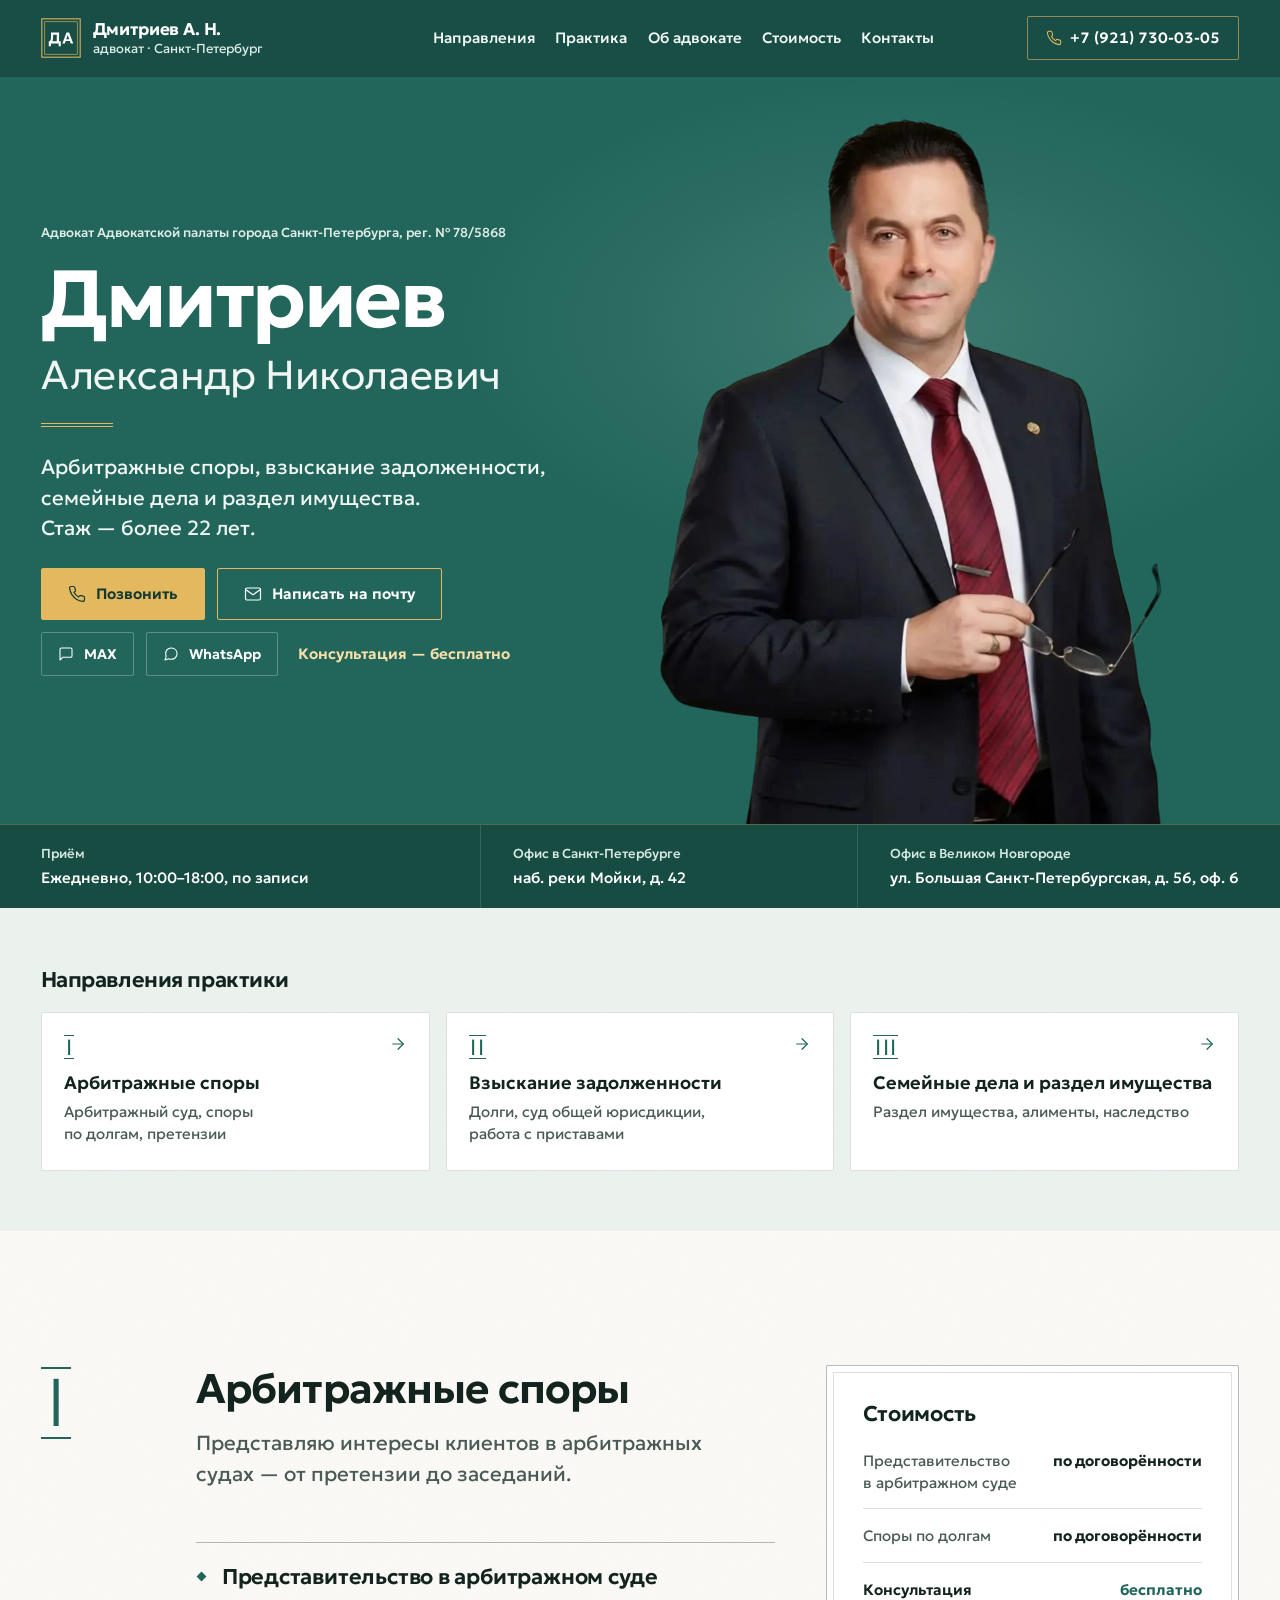
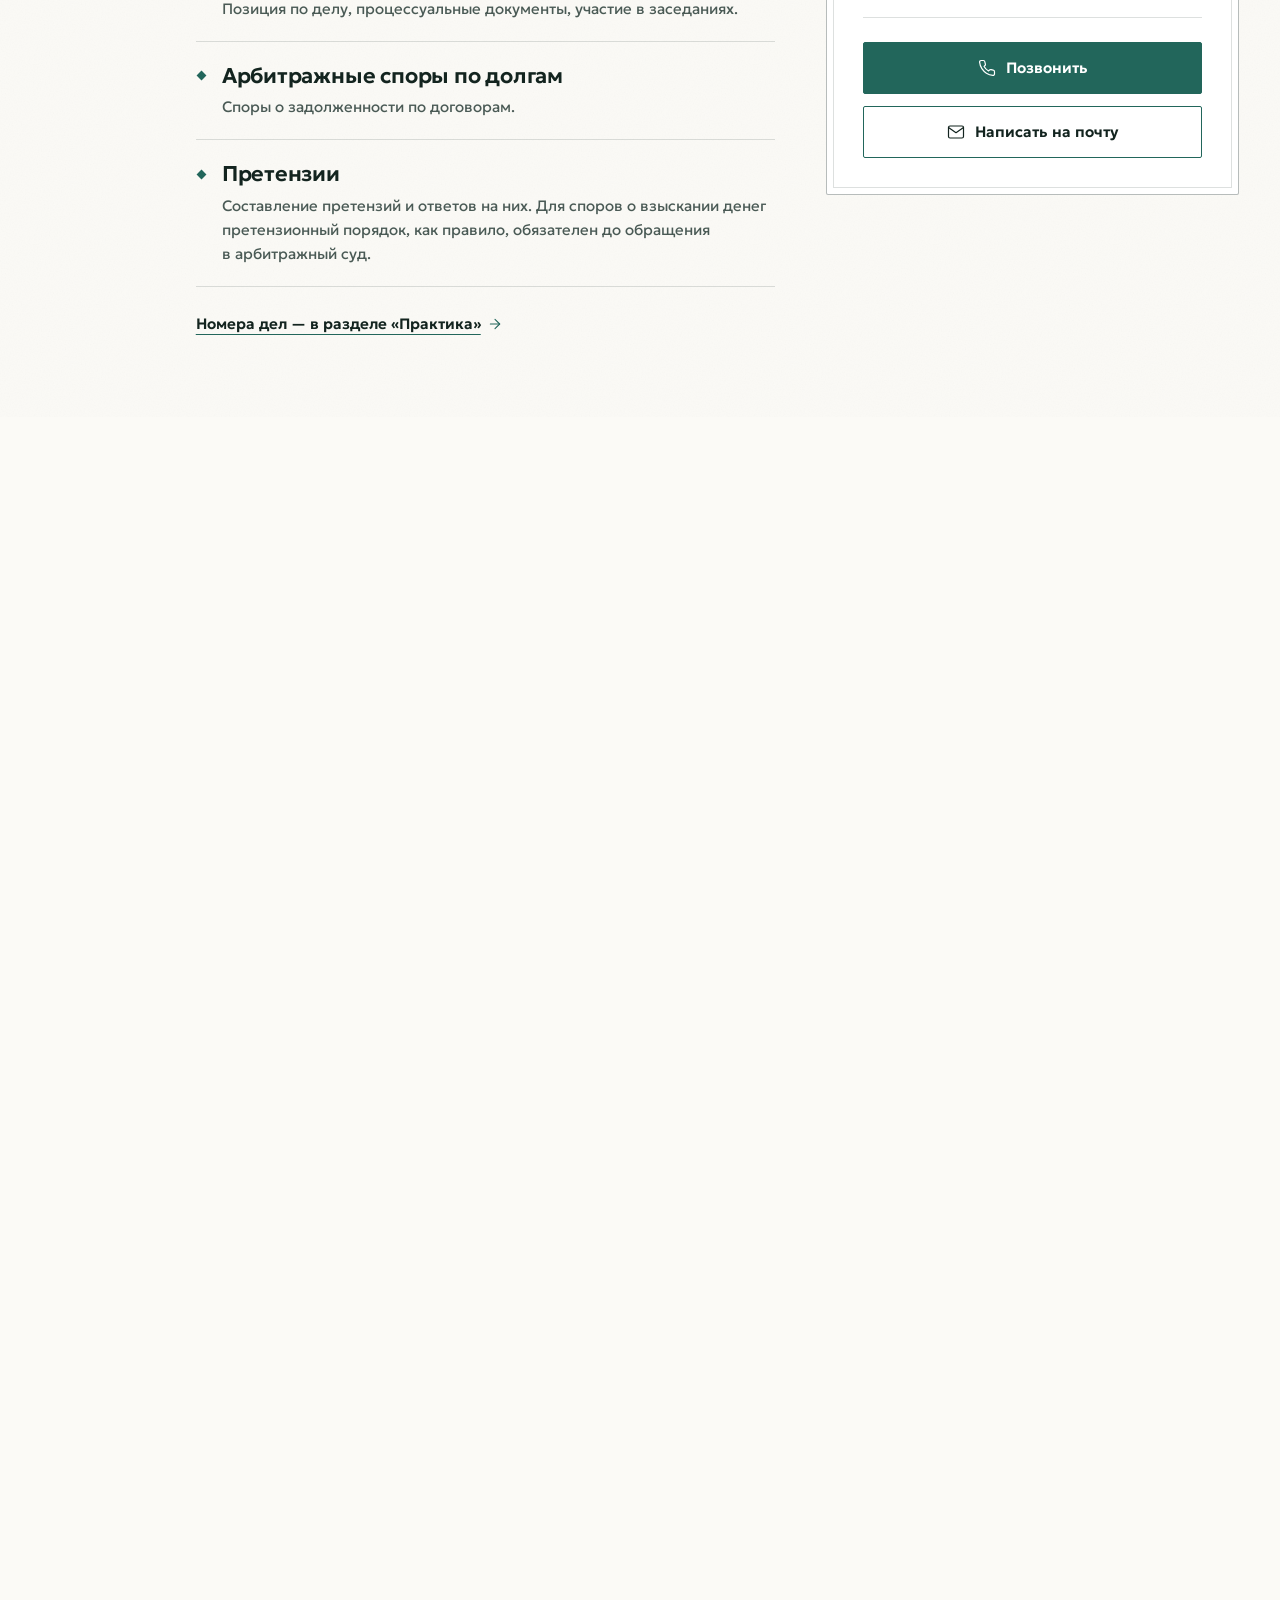
==== commit 8f0e0af4: "Telegram заменён на WhatsApp - WhatsApp +7 (952) 482-55-55 (wa.me/79524825555, номер из профиля HARA" ====
--- a/index.html
+++ b/index.html
@@ -7,7 +7,6 @@
        а безопасные отступы мы сами добавляем через env(safe-area-inset-*) — в первую
        очередь у нижней мобильной панели. -->
   <meta name="viewport" content="width=device-width, initial-scale=1, viewport-fit=cover">
-  <meta name="robots" content="noindex, nofollow">
   <!-- Без этого iOS Safari сам превращает в ссылки цепочки цифр: рег. № 78/5868,
        номер удостоверения, номера арбитражных дел, цены. Настоящие телефоны
        размечены явными tel:-ссылками. -->
@@ -20,7 +19,7 @@
        robots.txt, sitemap.xml) подставляет build.sh из переменной SITE_URL.
        Вручную здесь не правьте: build.sh находит текущий адрес по canonical
        и заменяет его везде сразу. -->
-  <link rel="canonical" href="https://elhpiv-hash.github.io/advokat-dmitriev/">
+  <link rel="canonical" href="https://advokat-dan.online/">
 
   <!-- theme-color — цвет шапки (--p-deep): панель браузера на телефоне
        сливается с шапкой. color-scheme: страница в основном светлая. -->
@@ -62,8 +61,8 @@
   <meta property="og:site_name" content="Адвокат Дмитриев А. Н.">
   <meta property="og:title" content="Адвокат Дмитриев Александр Николаевич — Санкт-Петербург и Великий Новгород">
   <meta property="og:description" content="Арбитражные споры, взыскание задолженности, семейные дела и раздел имущества. Стаж более 22 лет, рег. № 78/5868. Консультация бесплатно.">
-  <meta property="og:url" content="https://elhpiv-hash.github.io/advokat-dmitriev/">
-  <meta property="og:image" content="https://elhpiv-hash.github.io/advokat-dmitriev/assets/img/og-cover.jpg">
+  <meta property="og:url" content="https://advokat-dan.online/">
+  <meta property="og:image" content="https://advokat-dan.online/assets/img/og-cover.jpg">
   <meta property="og:image:type" content="image/jpeg">
   <meta property="og:image:width" content="1200">
   <meta property="og:image:height" content="630">
@@ -72,7 +71,7 @@
   <meta name="twitter:card" content="summary_large_image">
   <meta name="twitter:title" content="Адвокат Дмитриев Александр Николаевич — Санкт-Петербург и Великий Новгород">
   <meta name="twitter:description" content="Арбитражные споры, взыскание задолженности, семейные дела. Стаж более 22 лет. Консультация бесплатно.">
-  <meta name="twitter:image" content="https://elhpiv-hash.github.io/advokat-dmitriev/assets/img/og-cover.jpg">
+  <meta name="twitter:image" content="https://advokat-dan.online/assets/img/og-cover.jpg">
   <meta name="twitter:image:alt" content="Дмитриев Александр Николаевич, адвокат, Санкт-Петербург и Великий Новгород">
 
   <!-- Schema.org: Attorney — подтип LocalBusiness: поисковики понимают адреса,
@@ -83,10 +82,10 @@
   {
     "@context": "https://schema.org",
     "@type": "Attorney",
-    "@id": "https://elhpiv-hash.github.io/advokat-dmitriev/#attorney",
+    "@id": "https://advokat-dan.online/#attorney",
     "name": "Адвокат Дмитриев Александр Николаевич",
-    "url": "https://elhpiv-hash.github.io/advokat-dmitriev/",
-    "image": "https://elhpiv-hash.github.io/advokat-dmitriev/assets/img/og-cover.jpg",
+    "url": "https://advokat-dan.online/",
+    "image": "https://advokat-dan.online/assets/img/og-cover.jpg",
     "telephone": "+7 921 730-03-05",
     "email": "dan911777@mail.ru",
     "address": [
@@ -139,7 +138,7 @@
   </script>
 
   <!-- defer: скрипт качается параллельно с разбором HTML и выполняется после него. -->
-  <script src="js/main.min.js?v=6526861fd9" defer></script>
+  <script src="js/main.min.js?v=a487f1f525" defer></script>
 </head>
 <body>
   <!-- Типографика: неразрывные пробелы записаны сущностью &nbsp;, чтобы их было
@@ -163,9 +162,8 @@
     <symbol id="i-max" viewBox="0 0 24 24" fill="none" stroke="currentColor" stroke-width="1.6" stroke-linecap="round" stroke-linejoin="round">
       <path d="M21 15a2 2 0 0 1-2 2H7l-4 4V5a2 2 0 0 1 2-2h14a2 2 0 0 1 2 2z"/>
     </symbol>
-    <symbol id="i-telegram" viewBox="0 0 24 24" fill="none" stroke="currentColor" stroke-width="1.6" stroke-linecap="round" stroke-linejoin="round">
-      <path d="M22 2 11 13"/>
-      <path d="M22 2 15 22l-4-9-9-4 20-7z"/>
+    <symbol id="i-whatsapp" viewBox="0 0 24 24" fill="none" stroke="currentColor" stroke-width="1.6" stroke-linecap="round" stroke-linejoin="round">
+      <path d="M21 11.5a8.38 8.38 0 0 1-.9 3.8 8.5 8.5 0 0 1-7.6 4.7 8.38 8.38 0 0 1-3.8-.9L3 21l1.9-5.7a8.38 8.38 0 0 1-.9-3.8 8.5 8.5 0 0 1 4.7-7.6 8.38 8.38 0 0 1 3.8-.9h.5a8.48 8.48 0 0 1 8 8v.5z"/>
     </symbol>
     <!-- Монограмма: «Д» и «А» (контуры Geologica 600, без шрифта) в двойной
          рамке акцентного цвета — как гравировка на латунной табличке. Тот же
@@ -244,8 +242,8 @@
             <a class="btn btn--ghost btn--sm" href="https://max.ru/u/f9LHodD0cOLmEhBS0eUJTvw8-H2b3fWjQTTqWOR5R-0BDjd1Yk-TYRBGBNo" target="_blank" rel="noopener" data-site="max-link">
               <svg class="icon" aria-hidden="true"><use href="#i-max"/></svg>MAX
             </a>
-            <a class="btn btn--ghost btn--sm" href="https://t.me/+79217300305" target="_blank" rel="noopener" data-site="telegram-link">
-              <svg class="icon" aria-hidden="true"><use href="#i-telegram"/></svg>Telegram
+            <a class="btn btn--ghost btn--sm" href="https://wa.me/79524825555" target="_blank" rel="noopener" data-site="whatsapp-link">
+              <svg class="icon" aria-hidden="true"><use href="#i-whatsapp"/></svg>WhatsApp
             </a>
           </div>
         </div>
@@ -311,8 +309,8 @@
               <a class="btn btn--ghost btn--sm" href="https://max.ru/u/f9LHodD0cOLmEhBS0eUJTvw8-H2b3fWjQTTqWOR5R-0BDjd1Yk-TYRBGBNo" target="_blank" rel="noopener" data-site="max-link">
                 <svg class="icon" aria-hidden="true"><use href="#i-max"/></svg>MAX
               </a>
-              <a class="btn btn--ghost btn--sm" href="https://t.me/+79217300305" target="_blank" rel="noopener" data-site="telegram-link">
-                <svg class="icon" aria-hidden="true"><use href="#i-telegram"/></svg>Telegram
+              <a class="btn btn--ghost btn--sm" href="https://wa.me/79524825555" target="_blank" rel="noopener" data-site="whatsapp-link">
+                <svg class="icon" aria-hidden="true"><use href="#i-whatsapp"/></svg>WhatsApp
               </a>
             </div>
             <p class="hero__note">Консультация&nbsp;— бесплатно</p>
@@ -838,8 +836,8 @@
                 <dd class="contacts__value"><a class="contacts__link" href="https://max.ru/u/f9LHodD0cOLmEhBS0eUJTvw8-H2b3fWjQTTqWOR5R-0BDjd1Yk-TYRBGBNo" target="_blank" rel="noopener" data-site="max-link"><span data-site="max-phone-text">+7 (921) 730-03-05</span></a></dd>
               </div>
               <div class="contacts__row">
-                <dt class="contacts__label">Telegram</dt>
-                <dd class="contacts__value"><a class="contacts__link" href="https://t.me/+79217300305" target="_blank" rel="noopener" data-site="telegram-link"><span data-site="telegram-text">+7 (921) 730-03-05</span></a></dd>
+                <dt class="contacts__label">WhatsApp</dt>
+                <dd class="contacts__value"><a class="contacts__link" href="https://wa.me/79524825555" target="_blank" rel="noopener" data-site="whatsapp-link"><span data-site="whatsapp-text">+7 (952) 482-55-55</span></a></dd>
               </div>
               <div class="contacts__row">
                 <dt class="contacts__label">Приём</dt>
@@ -859,8 +857,8 @@
               <a class="btn btn--ghost btn--sm" href="https://max.ru/u/f9LHodD0cOLmEhBS0eUJTvw8-H2b3fWjQTTqWOR5R-0BDjd1Yk-TYRBGBNo" target="_blank" rel="noopener" data-site="max-link">
                 <svg class="icon" aria-hidden="true"><use href="#i-max"/></svg>MAX
               </a>
-              <a class="btn btn--ghost btn--sm" href="https://t.me/+79217300305" target="_blank" rel="noopener" data-site="telegram-link">
-                <svg class="icon" aria-hidden="true"><use href="#i-telegram"/></svg>Telegram
+              <a class="btn btn--ghost btn--sm" href="https://wa.me/79524825555" target="_blank" rel="noopener" data-site="whatsapp-link">
+                <svg class="icon" aria-hidden="true"><use href="#i-whatsapp"/></svg>WhatsApp
               </a>
             </div>
           </div>
@@ -940,7 +938,7 @@
         <li><a href="https://harant.ru/lawyers/sankt-peterburg/dmitriev-aleksandr-nikolaevich-2/" target="_blank" rel="noopener">HARANT<span class="sr-only"> (откроется в&nbsp;новой вкладке)</span></a></li>
         <li><a href="mailto:dan911777@mail.ru" data-site="email-link">Почта</a></li>
         <li><a href="https://max.ru/u/f9LHodD0cOLmEhBS0eUJTvw8-H2b3fWjQTTqWOR5R-0BDjd1Yk-TYRBGBNo" target="_blank" rel="noopener" data-site="max-link">MAX<span class="sr-only"> (откроется в&nbsp;новой вкладке)</span></a></li>
-        <li><a href="https://t.me/+79217300305" target="_blank" rel="noopener" data-site="telegram-link">Telegram<span class="sr-only"> (откроется в&nbsp;новой вкладке)</span></a></li>
+        <li><a href="https://wa.me/79524825555" target="_blank" rel="noopener" data-site="whatsapp-link">WhatsApp<span class="sr-only"> (откроется в&nbsp;новой вкладке)</span></a></li>
       </ul>
 
       <!-- Нижняя строка: ©, политика и — мелко — студия. Ссылку на студию
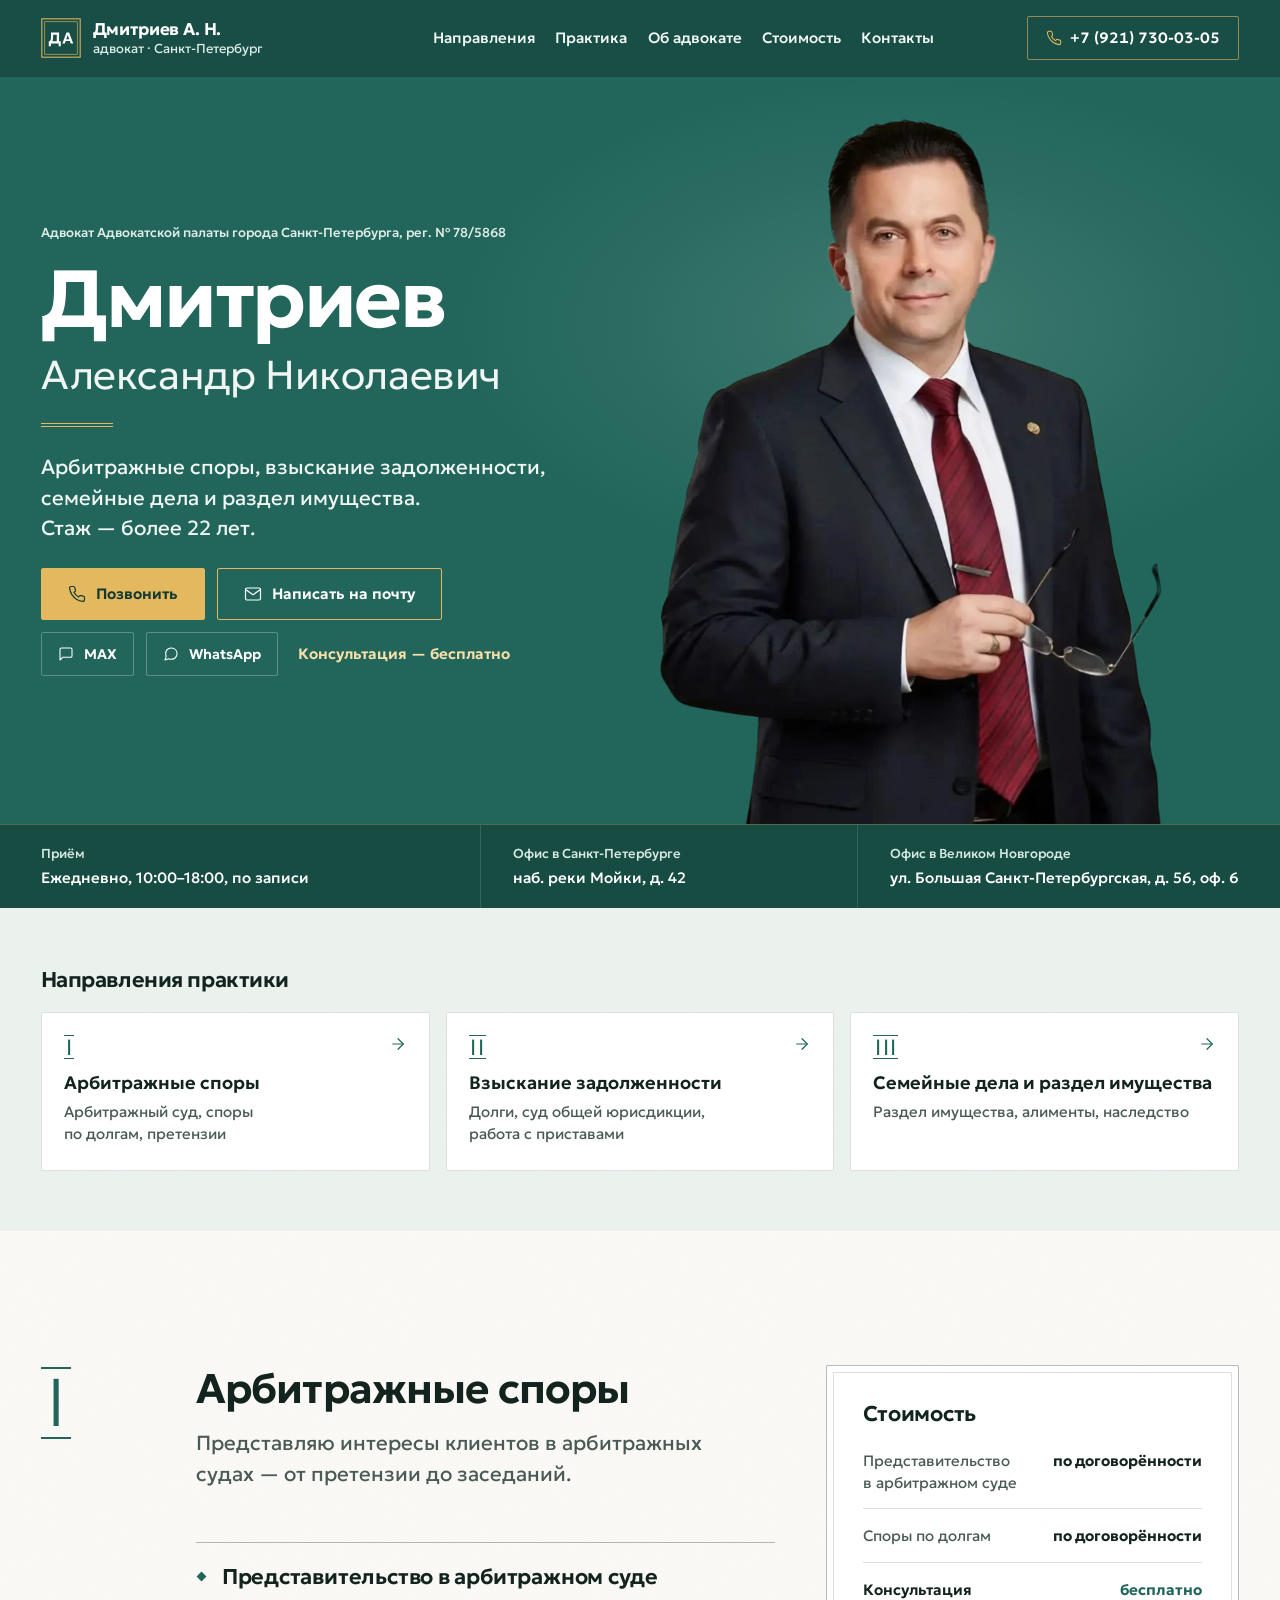
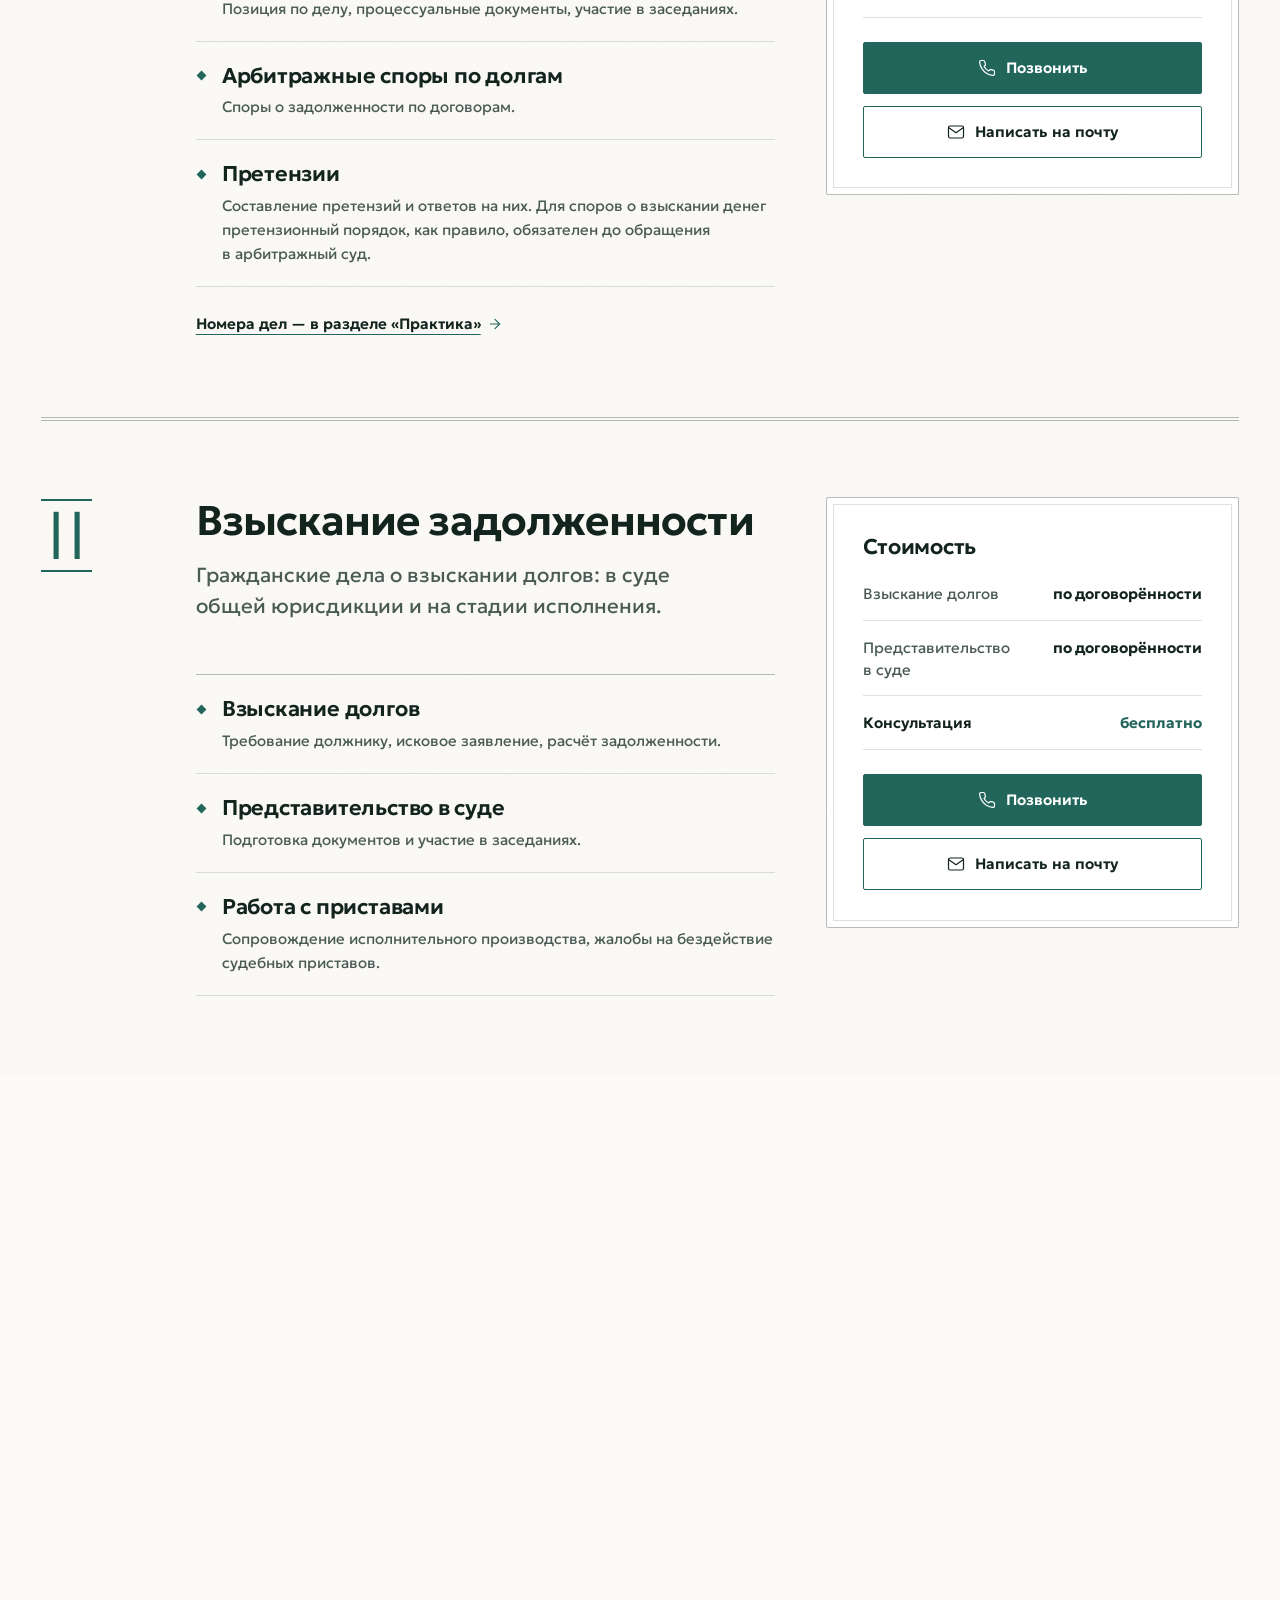
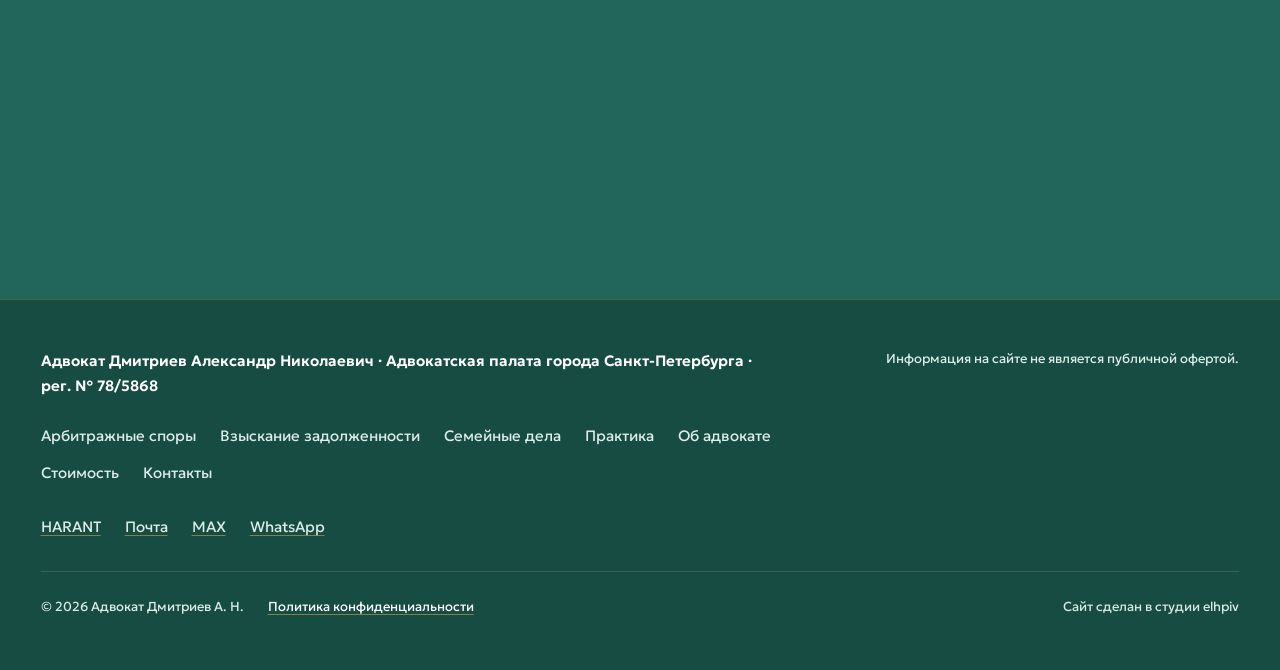
==== commit daf3b43f: "Демо для показа: 2026-10-23 20:07 Co-Authored-By: Claude Opus 5.5 <noreply@anthropic.com>" ====
--- a/index.html
+++ b/index.html
@@ -7,6 +7,7 @@
        а безопасные отступы мы сами добавляем через env(safe-area-inset-*) — в первую
        очередь у нижней мобильной панели. -->
   <meta name="viewport" content="width=device-width, initial-scale=1, viewport-fit=cover">
+  <meta name="robots" content="noindex, nofollow">
   <!-- Без этого iOS Safari сам превращает в ссылки цепочки цифр: рег. № 78/5868,
        номер удостоверения, номера арбитражных дел, цены. Настоящие телефоны
        размечены явными tel:-ссылками. -->
@@ -19,7 +20,7 @@
        robots.txt, sitemap.xml) подставляет build.sh из переменной SITE_URL.
        Вручную здесь не правьте: build.sh находит текущий адрес по canonical
        и заменяет его везде сразу. -->
-  <link rel="canonical" href="https://advokat-dan.online/">
+  <link rel="canonical" href="https://elhpiv-hash.github.io/advokat-dmitriev/">
 
   <!-- theme-color — цвет шапки (--p-deep): панель браузера на телефоне
        сливается с шапкой. color-scheme: страница в основном светлая. -->
@@ -61,8 +62,8 @@
   <meta property="og:site_name" content="Адвокат Дмитриев А. Н.">
   <meta property="og:title" content="Адвокат Дмитриев Александр Николаевич — Санкт-Петербург и Великий Новгород">
   <meta property="og:description" content="Арбитражные споры, взыскание задолженности, семейные дела и раздел имущества. Стаж более 22 лет, рег. № 78/5868. Консультация бесплатно.">
-  <meta property="og:url" content="https://advokat-dan.online/">
-  <meta property="og:image" content="https://advokat-dan.online/assets/img/og-cover.jpg">
+  <meta property="og:url" content="https://elhpiv-hash.github.io/advokat-dmitriev/">
+  <meta property="og:image" content="https://elhpiv-hash.github.io/advokat-dmitriev/assets/img/og-cover.jpg">
   <meta property="og:image:type" content="image/jpeg">
   <meta property="og:image:width" content="1200">
   <meta property="og:image:height" content="630">
@@ -71,7 +72,7 @@
   <meta name="twitter:card" content="summary_large_image">
   <meta name="twitter:title" content="Адвокат Дмитриев Александр Николаевич — Санкт-Петербург и Великий Новгород">
   <meta name="twitter:description" content="Арбитражные споры, взыскание задолженности, семейные дела. Стаж более 22 лет. Консультация бесплатно.">
-  <meta name="twitter:image" content="https://advokat-dan.online/assets/img/og-cover.jpg">
+  <meta name="twitter:image" content="https://elhpiv-hash.github.io/advokat-dmitriev/assets/img/og-cover.jpg">
   <meta name="twitter:image:alt" content="Дмитриев Александр Николаевич, адвокат, Санкт-Петербург и Великий Новгород">
 
   <!-- Schema.org: Attorney — подтип LocalBusiness: поисковики понимают адреса,
@@ -82,10 +83,10 @@
   {
     "@context": "https://schema.org",
     "@type": "Attorney",
-    "@id": "https://advokat-dan.online/#attorney",
+    "@id": "https://elhpiv-hash.github.io/advokat-dmitriev/#attorney",
     "name": "Адвокат Дмитриев Александр Николаевич",
-    "url": "https://advokat-dan.online/",
-    "image": "https://advokat-dan.online/assets/img/og-cover.jpg",
+    "url": "https://elhpiv-hash.github.io/advokat-dmitriev/",
+    "image": "https://elhpiv-hash.github.io/advokat-dmitriev/assets/img/og-cover.jpg",
     "telephone": "+7 921 730-03-05",
     "email": "dan911777@mail.ru",
     "address": [
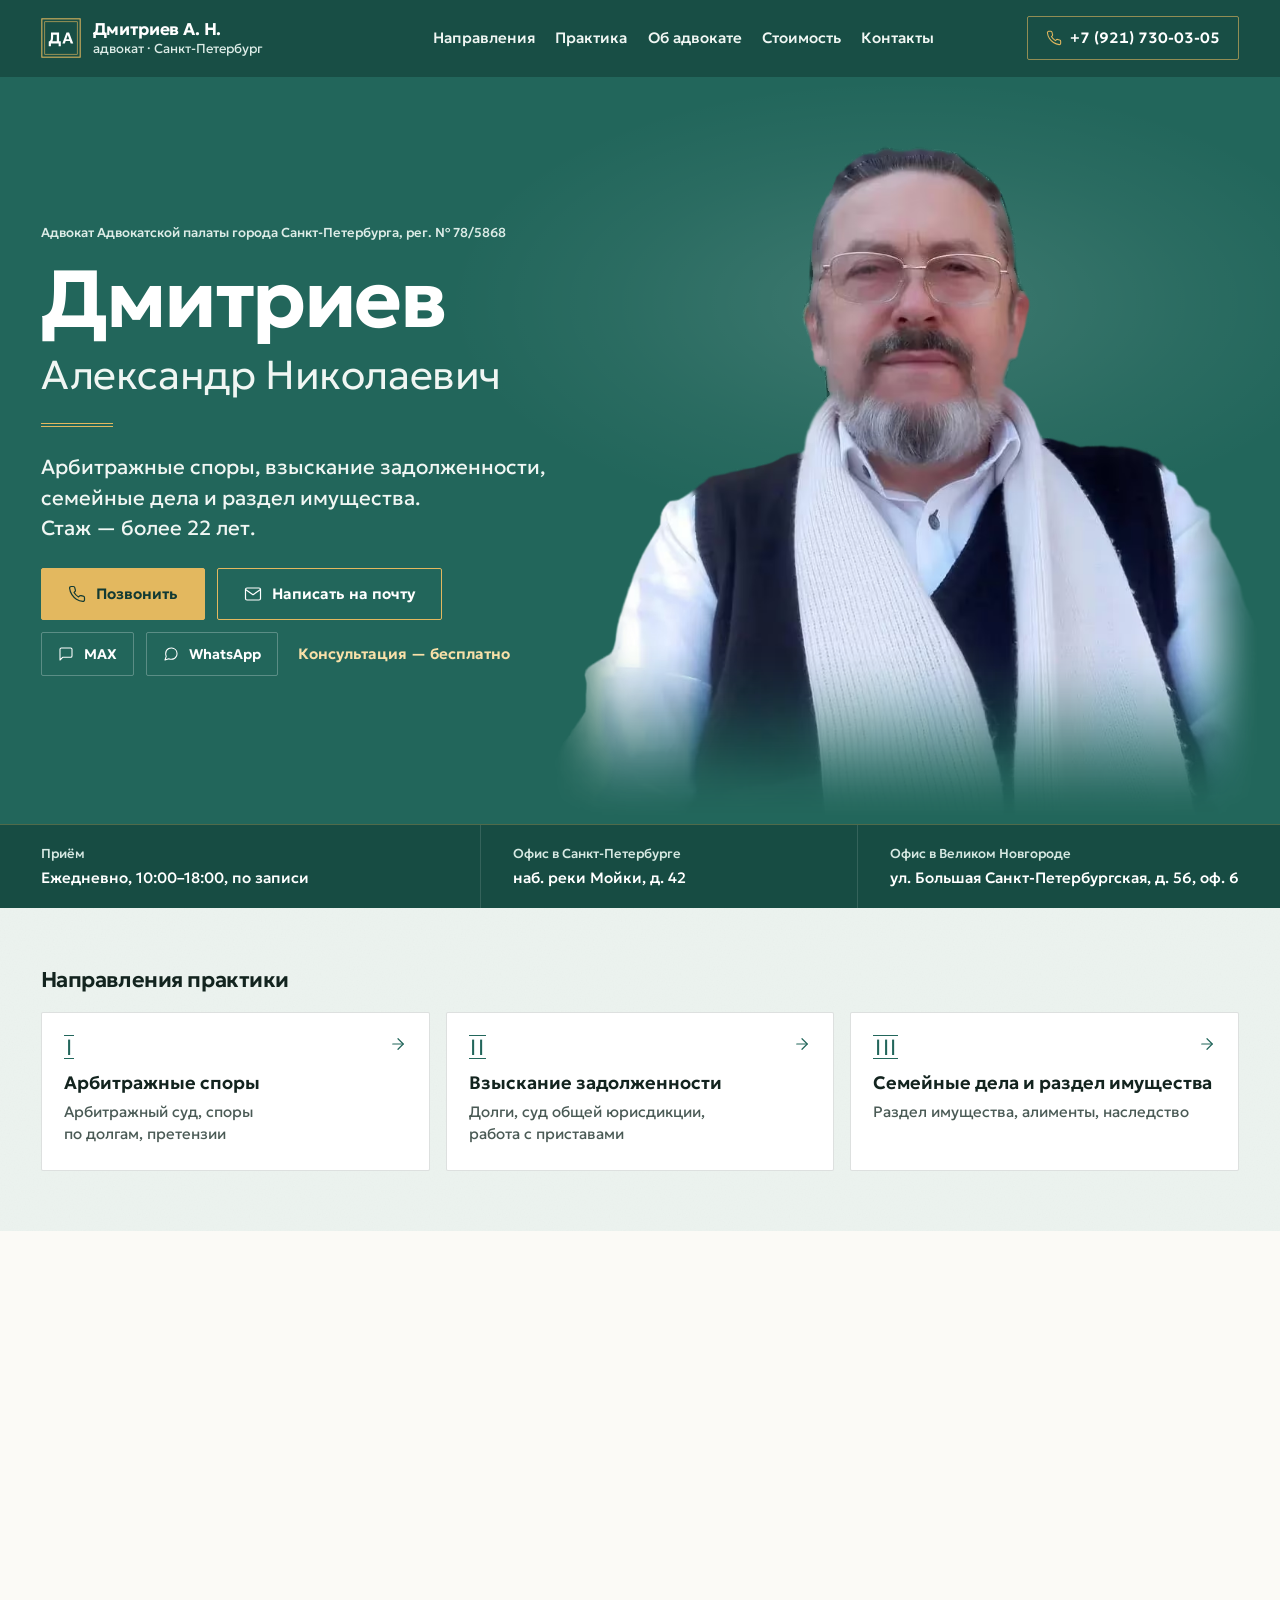
==== commit f222f767: "Домен advokat-dan.ru; новое фото клиента; «Об адвокате» без портрета - SITE_URL = https://advokat-da" ====
--- a/index.html
+++ b/index.html
@@ -7,7 +7,6 @@
        а безопасные отступы мы сами добавляем через env(safe-area-inset-*) — в первую
        очередь у нижней мобильной панели. -->
   <meta name="viewport" content="width=device-width, initial-scale=1, viewport-fit=cover">
-  <meta name="robots" content="noindex, nofollow">
   <!-- Без этого iOS Safari сам превращает в ссылки цепочки цифр: рег. № 78/5868,
        номер удостоверения, номера арбитражных дел, цены. Настоящие телефоны
        размечены явными tel:-ссылками. -->
@@ -20,7 +19,7 @@
        robots.txt, sitemap.xml) подставляет build.sh из переменной SITE_URL.
        Вручную здесь не правьте: build.sh находит текущий адрес по canonical
        и заменяет его везде сразу. -->
-  <link rel="canonical" href="https://elhpiv-hash.github.io/advokat-dmitriev/">
+  <link rel="canonical" href="https://advokat-dan.ru/">
 
   <!-- theme-color — цвет шапки (--p-deep): панель браузера на телефоне
        сливается с шапкой. color-scheme: страница в основном светлая. -->
@@ -40,16 +39,17 @@
 
   <!-- Preload фото первого экрана: это самый крупный элемент (LCP).
        imagesrcset и imagesizes совпадают с <source> фото — иначе браузер
-       выберет по ним другой файл и скачает оба. Ширина на десктопе — 2/3 от
-       1.25 высоты первого экрана без шапки и цоколя (9.5rem), на телефоне — до 26 rem. -->
+       выберет по ним другой файл и скачает оба. Ширина на десктопе ≈ высоте
+       первого экрана без шапки и цоколя (9.5rem): кадр почти квадратный и стоит
+       на 94 % этой высоты; на телефоне — до 26 rem. -->
   <link rel="preload" as="image" type="image/avif" fetchpriority="high"
-        imagesrcset="assets/img/hero-480.avif 480w, assets/img/hero-852.avif 852w"
-        imagesizes="(min-width: 64em) and (min-aspect-ratio: 5/4) calc((100vh - 9.5rem) * 0.833), min(100vw, 26rem)">
+        imagesrcset="assets/img/hero-480.avif 480w, assets/img/hero-960.avif 960w"
+        imagesizes="(min-width: 64em) and (min-aspect-ratio: 5/4) calc((100vh - 9.5rem) * 0.96), min(100vw, 26rem)">
 
   <!-- Подключаются только минифицированные файлы (их собирает build.sh).
        ?v= — хеш содержимого файла, его тоже ставит build.sh: статика кэшируется
        на год (immutable), и новый хеш сразу обходит кэш. -->
-  <link rel="stylesheet" href="css/style.min.css?v=7753379c09">
+  <link rel="stylesheet" href="css/style.min.css?v=8698e0eed3">
 
   <link rel="icon" href="favicon.ico" sizes="32x32">
   <link rel="icon" href="assets/img/favicon.svg" type="image/svg+xml">
@@ -62,8 +62,8 @@
   <meta property="og:site_name" content="Адвокат Дмитриев А. Н.">
   <meta property="og:title" content="Адвокат Дмитриев Александр Николаевич — Санкт-Петербург и Великий Новгород">
   <meta property="og:description" content="Арбитражные споры, взыскание задолженности, семейные дела и раздел имущества. Стаж более 22 лет, рег. № 78/5868. Консультация бесплатно.">
-  <meta property="og:url" content="https://elhpiv-hash.github.io/advokat-dmitriev/">
-  <meta property="og:image" content="https://elhpiv-hash.github.io/advokat-dmitriev/assets/img/og-cover.jpg">
+  <meta property="og:url" content="https://advokat-dan.ru/">
+  <meta property="og:image" content="https://advokat-dan.ru/assets/img/og-cover.jpg">
   <meta property="og:image:type" content="image/jpeg">
   <meta property="og:image:width" content="1200">
   <meta property="og:image:height" content="630">
@@ -72,7 +72,7 @@
   <meta name="twitter:card" content="summary_large_image">
   <meta name="twitter:title" content="Адвокат Дмитриев Александр Николаевич — Санкт-Петербург и Великий Новгород">
   <meta name="twitter:description" content="Арбитражные споры, взыскание задолженности, семейные дела. Стаж более 22 лет. Консультация бесплатно.">
-  <meta name="twitter:image" content="https://elhpiv-hash.github.io/advokat-dmitriev/assets/img/og-cover.jpg">
+  <meta name="twitter:image" content="https://advokat-dan.ru/assets/img/og-cover.jpg">
   <meta name="twitter:image:alt" content="Дмитриев Александр Николаевич, адвокат, Санкт-Петербург и Великий Новгород">
 
   <!-- Schema.org: Attorney — подтип LocalBusiness: поисковики понимают адреса,
@@ -83,10 +83,10 @@
   {
     "@context": "https://schema.org",
     "@type": "Attorney",
-    "@id": "https://elhpiv-hash.github.io/advokat-dmitriev/#attorney",
+    "@id": "https://advokat-dan.ru/#attorney",
     "name": "Адвокат Дмитриев Александр Николаевич",
-    "url": "https://elhpiv-hash.github.io/advokat-dmitriev/",
-    "image": "https://elhpiv-hash.github.io/advokat-dmitriev/assets/img/og-cover.jpg",
+    "url": "https://advokat-dan.ru/",
+    "image": "https://advokat-dan.ru/assets/img/og-cover.jpg",
     "telephone": "+7 921 730-03-05",
     "email": "dan911777@mail.ru",
     "address": [
@@ -266,20 +266,21 @@
          из видимого заголовка (aria-labelledby), так у всех. -->
     <section class="hero theme-hero" id="top" aria-labelledby="hero-title">
       <div class="hero__inner container">
-        <!-- Фото в полный рост без фона: build-images.sh собирает эти файлы из
-             assets/img/src/hero-cutout.png (вырезка из hero.jpg — tools/cutout.py).
+        <!-- Портрет без фона: build-images.sh собирает эти файлы из
+             assets/img/src/hero-cutout.png (вырезка из hero-new.jpg — tools/cutout.py;
+             небо над головой срезано, плечи и низ растворяются к краям кадра).
              Прозрачные AVIF/WebP, запасной — PNG (у JPG нет прозрачности).
              Без рамки; на десктопе — справа на всю высоту, на телефоне — сверху.
              Не lazy и fetchpriority="high": это LCP. -->
         <figure class="hero__figure">
           <picture>
             <source type="image/avif"
-                    srcset="assets/img/hero-480.avif 480w, assets/img/hero-852.avif 852w"
-                    sizes="(min-width: 64em) and (min-aspect-ratio: 5/4) calc((100vh - 9.5rem) * 0.833), min(100vw, 26rem)">
+                    srcset="assets/img/hero-480.avif 480w, assets/img/hero-960.avif 960w"
+                    sizes="(min-width: 64em) and (min-aspect-ratio: 5/4) calc((100vh - 9.5rem) * 0.96), min(100vw, 26rem)">
             <source type="image/webp"
-                    srcset="assets/img/hero-480.webp 480w, assets/img/hero-852.webp 852w"
-                    sizes="(min-width: 64em) and (min-aspect-ratio: 5/4) calc((100vh - 9.5rem) * 0.833), min(100vw, 26rem)">
-            <img class="hero__photo" src="assets/img/hero-640.png" width="852" height="1278"
+                    srcset="assets/img/hero-480.webp 480w, assets/img/hero-960.webp 960w"
+                    sizes="(min-width: 64em) and (min-aspect-ratio: 5/4) calc((100vh - 9.5rem) * 0.96), min(100vw, 26rem)">
+            <img class="hero__photo" src="assets/img/hero-640.png" width="960" height="943"
                  alt="Дмитриев Александр Николаевич, адвокат" fetchpriority="high">
           </picture>
         </figure>
@@ -679,32 +680,18 @@
     <!-- ===== 9. ОБ АДВОКАТЕ ===== -->
     <section class="section theme-paper" id="about" aria-labelledby="about-title">
       <div class="container about">
-        <!-- Портрет за столом (assets/img/src/about.jpg → build-images.sh), кадр
-             10 : 13 целиком. В первом экране — фото в полный рост. На десктопе
-             колонка со снимком липкая; loading="lazy": раздел далеко от первого экрана. -->
-        <figure class="about__photo">
-          <picture>
-            <source type="image/avif"
-                    srcset="assets/img/about-480.avif 480w, assets/img/about-800.avif 800w, assets/img/about-978.avif 978w"
-                    sizes="(min-width: 30em) 24rem, calc(100vw - 2.5rem)">
-            <source type="image/webp"
-                    srcset="assets/img/about-480.webp 480w, assets/img/about-800.webp 800w, assets/img/about-978.webp 978w"
-                    sizes="(min-width: 30em) 24rem, calc(100vw - 2.5rem)">
-            <img class="about__img" src="assets/img/about-800.jpg" width="800" height="1040"
-                 alt="Дмитриев Александр Николаевич, адвокат" loading="lazy" decoding="async">
-          </picture>
-        </figure>
+        <!-- Без портрета: фото адвоката — в первом экране. Заголовок во всю ширину,
+             под ним на десктопе две колонки: слева крупная цитата, справа текст. -->
+        <h2 class="section__title about__title" id="about-title">Об&nbsp;адвокате</h2>
+
+        <!-- Цитата из профиля на HARANT, слово в слово. Кавычки — висячие:
+             текст выравнивается по левому краю колонки, а «ёлочка» выносится
+             на поля, как в книжном наборе. -->
+        <blockquote class="about__quote">
+          <p>Убеждён, что сила&nbsp;— в&nbsp;правде, за&nbsp;которую стоит бороться.</p>
+        </blockquote>
 
         <div class="about__body">
-          <h2 class="section__title" id="about-title">Об&nbsp;адвокате</h2>
-
-          <!-- Цитата из профиля на HARANT, слово в слово. Кавычки — висячие:
-               текст выравнивается по левому краю колонки, а «ёлочка» выносится
-               на поля, как в книжном наборе. -->
-          <blockquote class="about__quote">
-            <p>Убеждён, что сила&nbsp;— в&nbsp;правде, за&nbsp;которую стоит бороться.</p>
-          </blockquote>
-
           <div class="about__text">
             <p>Я&nbsp;адвокат Адвокатской палаты города <span class="nowrap">Санкт-Петербурга</span>, стаж&nbsp;— более 22&nbsp;лет. Специализируюсь на&nbsp;гражданском и&nbsp;семейном праве, веду арбитражные споры. Представлял интересы клиентов в&nbsp;арбитражных судах и&nbsp;судах общей юрисдикции.</p>
             <p>Работаю в&nbsp;<span class="nowrap">Санкт-Петербурге</span> и&nbsp;Великом Новгороде, в&nbsp;каждом городе есть офис. Встречаюсь с&nbsp;клиентами по&nbsp;записи, при необходимости выезжаю сам или консультирую онлайн. Работаю по&nbsp;договору.</p>
--- a/css/style.min.css
+++ b/css/style.min.css
@@ -1 +1 @@
-@font-face{font-family:Geologica;font-style:normal;font-weight:100 900;font-display:swap;src:url('../assets/fonts/geologica-cyrillic-ext.woff2') format('woff2');unicode-range:U+0460-052F,U+1C80-1C8A,U+20B4,U+2DE0-2DFF,U+A640-A69F,U+FE2E-FE2F}@font-face{font-family:Geologica;font-style:normal;font-weight:100 900;font-display:swap;src:url('../assets/fonts/geologica-cyrillic.woff2') format('woff2');unicode-range:U+0301,U+0400-045F,U+0490-0491,U+04B0-04B1,U+2116}@font-face{font-family:Geologica;font-style:normal;font-weight:100 900;font-display:swap;src:url('../assets/fonts/geologica-latin-ext.woff2') format('woff2');unicode-range:U+0100-02BA,U+02BD-02C5,U+02C7-02CC,U+02CE-02D7,U+02DD-02FF,U+0304,U+0308,U+0329,U+1D00-1DBF,U+1E00-1E9F,U+1EF2-1EFF,U+2020,U+20A0-20AB,U+20AD-20C0,U+2113,U+2C60-2C7F,U+A720-A7FF}@font-face{font-family:Geologica;font-style:normal;font-weight:100 900;font-display:swap;src:url('../assets/fonts/geologica-latin.woff2') format('woff2');unicode-range:U+0000-00FF,U+0131,U+0152-0153,U+02BB-02BC,U+02C6,U+02DA,U+02DC,U+0304,U+0308,U+0329,U+2000-206F,U+20AC,U+2122,U+2191,U+2193,U+2212,U+2215,U+FEFF,U+FFFD}@font-face{font-family:'Geologica Fallback';src:local('Arial'),local('ArialMT');size-adjust:106.41%;ascent-override:91.63%;descent-override:25.84%;line-gap-override:0%}:root{--p-hero:#22665B;--p-band:#22665B;--p-deep:#174C43;--p-deep-rgb:23 76 67;--p-plate:#22665B;--p-light:#FBFAF6;--p-paper:#ECF3EF;--d-fg:#FFFFFF;--d-fg-rgb:255 255 255;--d-strong:#F0F6F3;--d-muted:#DDECE7;--d-label:#D6E8E2;--d-accent:#E3B85F;--d-accent-rgb:227 184 95;--d-accent-hover:#EDCA80;--d-accent-text:#F8E0A8;--d-cta-fg:#123A33;--l-fg:#13241F;--l-fg-rgb:19 36 31;--l-muted:#4A5A55;--l-card:#FFFFFF;--l-accent:#22665B;--l-accent-rgb:34 102 91;--l-cta-bg:#22665B;--l-cta-fg:#FFFFFF;--l-cta-hover:#1C5249;color-scheme:light}.scheme-dark,.theme-band,.theme-deep,.theme-hero,:root{--fg:var(--d-fg);--strong:var(--d-strong);--muted:var(--d-muted);--label:var(--d-label);--line:rgb(var(--d-fg-rgb) / 0.13);--line-strong:rgb(var(--d-fg-rgb) / 0.26);--card:rgb(255 255 255 / 0.05);--accent:var(--d-accent);--accent-text:var(--d-accent-text);--cta-bg:var(--d-accent);--cta-fg:var(--d-cta-fg);--cta-hover:var(--d-accent-hover);--tint:rgb(var(--d-accent-rgb) / 0.12);--focus:var(--d-fg)}.scheme-light,.theme-light,.theme-paper{--fg:var(--l-fg);--strong:var(--l-fg);--muted:var(--l-muted);--label:var(--l-muted);--line:rgb(var(--l-fg-rgb) / 0.14);--line-strong:rgb(var(--l-fg-rgb) / 0.3);--card:var(--l-card);--accent:var(--l-accent);--accent-text:var(--l-accent);--cta-bg:var(--l-cta-bg);--cta-fg:var(--l-cta-fg);--cta-hover:var(--l-cta-hover);--tint:rgb(var(--l-accent-rgb) / 0.08);--focus:var(--l-cta-bg)}:root{--font:'Geologica','Geologica Fallback',system-ui,-apple-system,'Segoe UI',Roboto,Arial,sans-serif;--fs-h1:clamp(2.75rem, 1.982rem + 3.839vw, 5.375rem);--fs-h2:clamp(1.625rem, 1.304rem + 1.607vw, 2.75rem);--fs-h3:clamp(1.125rem, 1.054rem + 0.357vw, 1.375rem);--fs-lead:clamp(1.0625rem, 0.991rem + 0.357vw, 1.3125rem);--fs-numeral:clamp(2.5rem, 1.929rem + 2.857vw, 4.5rem);--fs-body:1.0625rem;--fs-small:0.9375rem;--fs-micro:0.8125rem;--space-section:clamp(4.5rem, 3.214rem + 6.429vw, 9rem);--space-block:clamp(2rem, 1.571rem + 2.143vw, 3.5rem);--container:75rem;--gutter:clamp(1.25rem, 0.821rem + 2.143vw, 2.75rem);--radius:2px;--rule:4px;--ease-out:cubic-bezier(0.22, 1, 0.36, 1);--t-hover:0.5s;--t-intro:0.9s;--intro-shift:0.75rem;--header-h:4rem;--bar-h:3.5rem}*,::after,::before{box-sizing:border-box}html{-webkit-text-size-adjust:100%;text-size-adjust:100%}blockquote,body,dd,dl,figure,h1,h2,h3,h4,ol,p,ul{margin:0}ol,ul{padding:0;list-style:none}iframe,img,svg{display:block;max-width:100%}button{padding:0;border:0;background:0 0;color:inherit;font:inherit;cursor:pointer}address{font-style:normal}[hidden]{display:none!important}html{scroll-padding-top:var(--header-h)}body{min-height:100vh;background-color:var(--p-deep);color:var(--d-fg);font-family:var(--font);font-size:var(--fs-body);font-weight:400;line-height:1.7;font-kerning:normal;overflow-wrap:break-word;-webkit-font-smoothing:antialiased;-moz-osx-font-smoothing:grayscale}h1,h2,h3,h4{font-weight:600;line-height:1.14;letter-spacing:-.02em;text-wrap:balance}h2{font-size:var(--fs-h2);font-weight:620}h3{font-size:var(--fs-h3);letter-spacing:-.01em}dd,dt,li,p{text-wrap:pretty}a{color:inherit;text-decoration-thickness:1px;text-underline-offset:0.22em}a[href^='tel:']{white-space:nowrap}::selection{background-color:var(--d-accent);color:var(--d-cta-fg)}:focus-visible{outline:2px solid var(--focus);outline-offset:3px;border-radius:var(--radius)}[tabindex='-1']:focus{outline:0}.container{width:100%;max-width:calc(var(--container) + var(--gutter) * 2);margin-inline:auto;padding-inline:max(var(--gutter),env(safe-area-inset-left)) max(var(--gutter),env(safe-area-inset-right))}.section{position:relative;isolation:isolate;padding-block:var(--space-section);content-visibility:auto;contain-intrinsic-size:auto 60rem}.is-fully-rendered .section{content-visibility:visible}.plinth>.container,.section>.container{position:relative;z-index:1}.section__title{max-width:46rem;margin-bottom:var(--space-block)}.section__title::before{content:'';display:block;width:2.5rem;height:var(--rule);margin-bottom:1.25rem;border-block:1px solid var(--accent)}.chapter+.chapter,.section--joined{padding-top:calc(var(--space-section) * .6)}.chapter:has(+ .chapter),.section:has(+ .section--joined){padding-bottom:calc(var(--space-section) * .6)}.chapter+.chapter::before,.section--joined::before{content:'';position:absolute;top:0;right:max(var(--gutter),(100% - var(--container)) / 2);left:max(var(--gutter),(100% - var(--container)) / 2);z-index:1;height:var(--rule);border-block:1px solid var(--line-strong)}.theme-band,.theme-deep,.theme-hero,.theme-light,.theme-paper{background-color:var(--bg);color:var(--fg)}.theme-hero{--bg:var(--p-hero)}.theme-band{--bg:var(--p-band)}.theme-deep{--bg:var(--p-deep)}.theme-light{--bg:var(--p-light)}.theme-paper{--bg:var(--p-paper)}.theme-light::after,.theme-paper::after{content:'';position:absolute;inset:0;z-index:0;background-image:url("data:image/svg+xml,%3Csvg xmlns='http://www.w3.org/2000/svg' width='180' height='180'%3E%3Cfilter id='n'%3E%3CfeTurbulence type='fractalNoise' baseFrequency='0.75' numOctaves='2' stitchTiles='stitch'/%3E%3CfeColorMatrix type='saturate' values='0'/%3E%3C/filter%3E%3Crect width='100%25' height='100%25' filter='url(%23n)'/%3E%3C/svg%3E");background-size:180px;opacity:.05;pointer-events:none}.is-menu-open{overflow:hidden}.sprite{position:absolute;overflow:hidden}.icon{flex:none;width:1.15em;height:1.15em}.skip-link{position:absolute;top:.5rem;left:var(--gutter);z-index:100;padding:.75rem 1.125rem;border-radius:var(--radius);background-color:var(--d-fg);color:var(--p-deep);font-weight:600;text-decoration:none;transform:translateY(-200%);transition:transform .2s var(--ease-out)}.skip-link:focus{transform:none}.btn{display:inline-flex;align-items:center;justify-content:center;gap:.625rem;min-height:3.25rem;padding:.875rem 1.625rem;border:1px solid transparent;border-radius:var(--radius);font-family:var(--font);font-size:.9375rem;font-weight:600;line-height:1.2;text-align:center;text-decoration:none;touch-action:manipulation;-webkit-tap-highlight-color:transparent;transition:background-color var(--t-hover) var(--ease-out),border-color var(--t-hover) var(--ease-out),color var(--t-hover) var(--ease-out)}.btn .icon{width:1.125rem;height:1.125rem}.btn--primary{border-color:var(--cta-bg);background-color:var(--cta-bg);color:var(--cta-fg)}.btn--secondary{border-color:var(--accent);color:var(--fg)}.btn--ghost{border-color:var(--line-strong);color:var(--fg)}.btn--sm{min-height:2.75rem;padding:.5rem 1rem;font-size:.875rem}.btn--sm .icon{width:1rem;height:1rem}.btn:active{transform:translateY(1px)}.link-arrow{display:inline-flex;align-items:center;gap:.375rem;color:var(--fg);font-weight:600;text-decoration:underline;text-decoration-color:var(--accent);text-underline-offset:0.3em}.link-arrow .icon{width:1rem;height:1rem;color:var(--accent);transition:transform var(--t-hover) var(--ease-out)}.numeral{display:inline-block;padding:.16em .04em .16em .09em;border-block:max(1px,0.03em) solid currentColor;line-height:.7;letter-spacing:.05em}.header{position:relative;z-index:50;background-color:var(--p-deep);color:var(--d-fg)}.js .header{position:fixed;top:0;right:0;left:0;background-color:rgb(var(--p-deep-rgb) / .96);border-bottom:1px solid transparent;transition:transform var(--t-hover) var(--ease-out),background-color var(--t-hover) var(--ease-out),border-color var(--t-hover) var(--ease-out)}@supports ((-webkit-backdrop-filter:blur(1px)) or (backdrop-filter:blur(1px))){.js .header{background-color:rgb(var(--p-deep-rgb) / .88);-webkit-backdrop-filter:blur(16px);backdrop-filter:blur(16px)}}.js .header--solid{background-color:rgb(var(--p-deep-rgb) / .97);border-bottom-color:rgb(var(--d-accent-rgb) / .22)}.header--hidden{transform:translateY(-100%)}.header:focus-within{transform:none}.is-menu-open .header{background-color:var(--p-deep)}.header-sentinel{position:absolute;top:0;left:0;width:1px;visibility:hidden;pointer-events:none}.header__inner{display:flex;flex-wrap:wrap;align-items:center;gap:.25rem 1rem;min-height:var(--header-h);padding-block:0.5rem}.js .header__inner{flex-wrap:nowrap;height:var(--header-h);padding-block:0}.header__phone{display:none;align-items:center;gap:.5rem;min-height:2.75rem;padding:.5rem 1.125rem;border:1px solid rgb(var(--d-accent-rgb) / .6);border-radius:var(--radius);color:var(--d-fg);font-size:var(--fs-small);font-weight:600;font-variant-numeric:tabular-nums;text-decoration:none;white-space:nowrap}.header__phone .icon{width:1rem;height:1rem;color:var(--d-accent)}.brand{display:flex;align-items:center;gap:.75rem;min-height:2.75rem;margin-right:auto;color:var(--d-fg);line-height:1.25;text-decoration:none}.brand__mark{flex:none;width:2.5rem;height:2.5rem}.brand__text{display:flex;flex-direction:column}.brand__name{font-size:1.0625rem;font-weight:650;letter-spacing:-.01em}.brand__role{display:none;color:var(--d-muted);font-size:var(--fs-micro);font-weight:400;white-space:nowrap}.burger{display:none}.js .burger{order:1;display:inline-flex;align-items:center;justify-content:center;gap:.75rem;min-width:2.75rem;min-height:2.75rem;margin-right:-.5rem;padding-inline:0.5rem;color:var(--d-fg);font-size:var(--fs-small);font-weight:600}.burger__label{position:absolute;width:1px;height:1px;overflow:hidden;clip-path:inset(50%);white-space:nowrap}.burger__box{position:relative;width:1.375rem;height:.625rem}.burger__line{position:absolute;left:0;width:100%;height:1.5px;background-color:currentColor;transition:top .35s var(--ease-out),transform .35s var(--ease-out)}.burger__line:first-child{top:0}.burger__line:last-child{top:calc(100% - 1.5px)}.burger[aria-expanded=true] .burger__line{top:calc(50% - .75px)}.burger[aria-expanded=true] .burger__line:first-child{transform:rotate(45deg)}.burger[aria-expanded=true] .burger__line:last-child{transform:rotate(-45deg)}.menu{flex-basis:100%}.menu__contacts{display:none}.js .menu{position:absolute;top:100%;left:0;right:0;display:flex;flex-direction:column;gap:2.5rem;height:calc(100vh - var(--header-h));height:calc(100dvh - var(--header-h));padding:.5rem max(var(--gutter),env(safe-area-inset-right)) calc(2rem + env(safe-area-inset-bottom)) max(var(--gutter),env(safe-area-inset-left));overflow-y:auto;overscroll-behavior:contain;background-color:var(--p-deep);opacity:0;visibility:hidden;transform:translateY(-.5rem);transition:opacity .35s var(--ease-out),transform .35s var(--ease-out),visibility 0s linear .35s}.js .menu--open{opacity:1;visibility:visible;transform:none;transition-delay:0s}.js .menu__contacts{display:grid;gap:1rem;margin-top:auto}.menu__phone{color:var(--d-fg);font-size:1.625rem;font-weight:650;font-variant-numeric:tabular-nums;text-decoration:none}.menu__hours{margin-top:-.75rem;color:var(--d-muted);font-size:var(--fs-small)}.menu__actions{display:flex;flex-wrap:wrap;gap:.75rem}.menu__actions .btn{flex:1 1 0}.menu__actions .menu__mail{flex-basis:100%}.nav__list{display:flex;flex-wrap:wrap;gap:0 1.25rem}.nav__link{display:inline-block;padding-block:0.5rem;color:var(--d-fg);font-weight:500;text-decoration:none;white-space:nowrap}.js .nav__list{flex-direction:column}.js .nav__link{display:block;padding-block:1.125rem;border-bottom:1px solid rgb(var(--d-fg-rgb) / .08);font-size:1.75rem;font-weight:600;letter-spacing:-.02em;line-height:1.2}.js .nav__link--active::after{content:'';display:inline-block;width:.4375rem;height:.4375rem;margin-left:.875rem;background-color:var(--d-accent);vertical-align:middle;transform:rotate(45deg)}.hero{position:relative;isolation:isolate;overflow:hidden}.hero__inner{position:relative;z-index:1;padding-block:0 clamp(2.5rem,1.786rem + 3.571vw,4rem)}.js .hero__inner{padding-top:var(--header-h)}.hero__figure{position:relative;height:clamp(13rem,100vh - 31rem,28rem);height:clamp(13rem,100svh - 31rem,28rem);margin:0 calc(-1 * var(--gutter)) 1.25rem}.hero__figure::before{content:'';position:absolute;inset:4% 0 0;z-index:-1;background:radial-gradient(closest-side at 50% 42%,rgb(255 255 255 / .14),rgb(255 255 255 / .05) 62%,transparent);pointer-events:none}.hero__figure picture{display:block;width:min(100%,26rem);height:100%;margin-inline:auto;-webkit-mask-image:linear-gradient(to bottom,#000 70%,transparent 98%);mask-image:linear-gradient(to bottom,#000 70%,transparent 98%)}.hero__photo{width:100%;height:100%;object-fit:cover;object-position:50% 0}.hero__content{container-type:inline-size}.hero__meta{max-width:34rem;margin-bottom:1rem;color:var(--muted);font-size:var(--fs-micro);font-weight:500;line-height:1.55}.hero__title{font-size:var(--fs-h1);font-size:min(var(--fs-h1), 100cqi / 6.2);font-weight:650;line-height:1;letter-spacing:-.03em}.hero__surname{display:block}.hero__given{display:block;margin-top:.3em;color:var(--strong);font-size:.5em;font-weight:300;letter-spacing:-.01em;line-height:1.15}.hero__title::after{content:'';display:block;width:4.5rem;height:var(--rule);margin-top:clamp(1rem,.75rem + 1vw,1.75rem);border-block:1px solid var(--accent)}.hero__lead{max-width:36rem;margin-top:clamp(1rem,.75rem + 1vw,1.75rem);color:var(--strong);font-size:var(--fs-lead);line-height:1.5}.hero__actions{display:grid;gap:.75rem;margin-top:1.5rem}.hero__more{display:flex;flex-wrap:wrap;align-items:center;gap:.75rem 1.25rem;margin-top:.75rem}.contacts__messengers,.hero__messengers{display:flex;gap:.75rem;flex:1 1 100%}.contacts__messengers .btn,.hero__messengers .btn{flex:1 1 0}.hero__note{color:var(--accent-text);font-size:var(--fs-small);font-weight:600}.js [data-intro]{opacity:0;transform:translate3d(0,var(--intro-shift),0);transition:opacity var(--t-intro) var(--ease-out),transform var(--t-intro) var(--ease-out);animation:failsafe-show 0s linear 4s forwards}.is-loaded [data-intro]{opacity:1;transform:none}.is-loaded .hero__lead{transition-delay:0.1s}.is-loaded .hero__actions{transition-delay:0.2s}.is-loaded .hero__more{transition-delay:0.3s}.plinth{position:relative;isolation:isolate;border-top:1px solid rgb(var(--d-accent-rgb) / .28)}.plinth__list{display:grid}.plinth__item{display:grid;gap:.125rem;padding-block:0.75rem;border-bottom:1px solid var(--line)}.plinth__item:last-child{border-bottom:0}.plinth__label{color:var(--label);font-size:var(--fs-micro);font-weight:500}.plinth__value{font-size:var(--fs-small);font-weight:500;line-height:1.5}.directions{position:relative;isolation:isolate;padding-block:clamp(2.25rem,1.75rem + 2.5vw,4rem)}.directions>.container{position:relative;z-index:1}.directions__title{margin-bottom:1.25rem;font-size:var(--fs-h3);font-weight:600}.directions__list{display:grid;gap:.75rem}.direction{position:relative;display:grid;grid-template-columns:minmax(0,1fr) auto;align-content:start;gap:.75rem 1rem;height:100%;padding:1.375rem 1.375rem 1.5rem;overflow:hidden;border:1px solid var(--line);border-radius:var(--radius);background-color:var(--card);color:var(--fg);text-decoration:none;transition:border-color var(--t-hover) var(--ease-out)}.direction::before{content:'';position:absolute;top:0;bottom:0;left:0;width:3px;background-color:var(--accent);transform:scaleY(0);transform-origin:top;transition:transform var(--t-hover) var(--ease-out)}.direction__num{justify-self:start;color:var(--accent);font-size:1.375rem;font-weight:300}.direction__arrow{width:1.125rem;height:1.125rem;color:var(--accent);transition:transform var(--t-hover) var(--ease-out)}.direction__body{grid-column:1/-1;display:grid;gap:.375rem}.direction__name{font-size:1.125rem;font-weight:600;line-height:1.3}.direction__desc{color:var(--muted);font-size:var(--fs-small);line-height:1.5}.chapter__grid{display:grid;grid-template-columns:minmax(0,1fr);align-items:start}.chapter__num{display:flex;margin-bottom:1.25rem;color:var(--accent);font-size:var(--fs-numeral);font-weight:200}.chapter__title{margin-bottom:1rem}.chapter__title::before{display:none}.chapter__lead{max-width:34rem;color:var(--muted);font-size:var(--fs-lead);line-height:1.5}.clauses{margin-top:var(--space-block);border-top:1px solid var(--line-strong)}.clause{position:relative;padding:1.25rem 0 1.25rem 1.625rem;border-bottom:1px solid var(--line)}.clause::before{content:'';position:absolute;top:calc(1.25rem + var(--fs-h3) * .65 - .21875rem);left:.125rem;width:.4375rem;height:.4375rem;background-color:var(--accent);transform:rotate(45deg)}.clause__title{line-height:1.3}.clause__desc{max-width:36rem;margin-top:.375rem;color:var(--muted);font-size:var(--fs-small);line-height:1.6}.chapter__note{margin-top:1.5rem;font-size:var(--fs-small)}.fee{margin-top:var(--space-block);padding:clamp(1.625rem,1.411rem + 1.071vw,2.375rem);border:1px solid var(--line-strong);border-radius:var(--radius);background-color:var(--card);box-shadow:inset 0 0 0 6px var(--card),inset 0 0 0 7px var(--line)}.fee__title{margin-bottom:.5rem;font-size:var(--fs-h3)}.fee__list{margin-bottom:1.5rem}.fee__row{display:grid;align-items:baseline;gap:.125rem 1rem;padding-block:0.875rem;border-bottom:1px solid var(--line);font-size:var(--fs-small)}.fee__row dt{color:var(--muted);line-height:1.45}.fee__row dd{font-weight:650;white-space:nowrap}.fee__row--free dt{color:var(--fg);font-weight:600}.fee__row--free dd{color:var(--accent-text)}.fee__actions{display:grid;gap:.75rem}.practice{display:grid;grid-template-columns:minmax(0,1fr);gap:var(--space-block)}.tenure__value{font-size:clamp(5.5rem, 4rem + 7.5vw, 10.5rem);font-weight:200;line-height:.82;letter-spacing:-.05em;font-variant-numeric:lining-nums}.tenure__plus{color:var(--accent);font-weight:300}.tenure__label{margin-top:1rem;font-size:var(--fs-h3);font-weight:600;line-height:1.3}.tenure__text{max-width:24rem;margin-top:.75rem;color:var(--muted)}.practice__charts{display:grid;gap:var(--space-block)}.chart__title{margin-bottom:1rem;font-size:var(--fs-h3);font-weight:600;letter-spacing:-.01em;line-height:1.25}.chart__note{margin-top:.75rem;color:var(--muted);font-size:var(--fs-micro)}.tally{border-top:1px solid var(--line-strong)}.tally__item{display:grid;grid-template-columns:minmax(0,1fr) 5.25rem 1.25rem;align-items:center;gap:1rem;padding-block:0.6875rem;border-bottom:1px solid var(--line);font-size:var(--fs-small);font-weight:500;line-height:1.4}.tally__units{display:block;width:calc(var(--v) * 1.0625rem - .3125rem);height:.75rem;background:repeating-linear-gradient(90deg,var(--accent) 0 .75rem,transparent .75rem 1.0625rem)}.tally__value{font-weight:650;font-variant-numeric:tabular-nums;text-align:right}.years{--cell:0.875rem;--step:1.1875rem;display:flex;align-items:flex-end;padding-top:.5rem}.years__item{position:relative;display:flex;flex:1 1 0;flex-direction:column;align-items:center}.years__value{order:1;margin-bottom:.5rem;font-weight:650;font-variant-numeric:tabular-nums}.years__units{order:2;display:block;width:2rem;height:calc(var(--v) * var(--step) - (var(--step) - var(--cell)));margin-bottom:.5rem;background:repeating-linear-gradient(0deg,var(--accent) 0 var(--cell),transparent var(--cell) var(--step))}.years__label{position:relative;order:3;align-self:stretch;padding-top:.625rem;border-top:1px solid var(--line-strong);color:var(--muted);font-size:var(--fs-small);text-align:center}.years__item--after-gap{margin-left:1.75rem}.years__item--after-gap .years__label::before{content:'';position:absolute;top:-.5rem;left:-1.25rem;width:.625rem;height:1rem;border-inline:1px solid var(--line-strong);transform:skewX(-24deg)}.years__item--partial .years__units{opacity:.5}.cities{margin-top:var(--space-section);padding-top:var(--space-block);border-top:1px solid var(--line-strong)}.cities__title{font-size:clamp(1.375rem, 1.232rem + .714vw, 1.875rem)}.cities__lead{max-width:38rem;margin-top:.75rem;color:var(--muted)}.cities__grid{display:grid;gap:1.25rem;margin-top:var(--space-block)}.city{padding:1.5rem;border:1px solid var(--line);border-radius:var(--radius);background-color:var(--card)}.city__name{font-size:var(--fs-h3);line-height:1.25}.city__text{margin-top:.5rem;color:var(--muted);font-size:var(--fs-small)}.cases{display:flex;flex-wrap:wrap;gap:.5rem;margin-top:1rem}.cases__item{padding:.25rem .625rem;border:1px solid var(--line-strong);border-radius:var(--radius);font-size:var(--fs-small);font-weight:500;font-variant-numeric:tabular-nums;white-space:nowrap}.practice__source{display:flex;flex-wrap:wrap;align-items:baseline;justify-content:space-between;gap:.75rem 2rem;margin-top:2.5rem;padding-top:1.25rem;border-top:1px solid var(--line);color:var(--muted);font-size:var(--fs-small)}.about{display:grid;grid-template-columns:minmax(0,1fr);gap:var(--space-block)}.about__photo{width:100%;max-width:24rem;margin:0;padding:.375rem;border:1px solid var(--line-strong);border-radius:var(--radius);background-color:var(--card)}.about__photo picture{position:relative;display:block;aspect-ratio:10/13;overflow:hidden;background-color:var(--p-plate)}.about__photo picture::after{content:'';position:absolute;inset:10px;border:1px solid rgb(var(--d-accent-rgb) / .6);pointer-events:none}.about__img{width:100%;height:100%;object-fit:cover}.about__quote{max-width:38rem;font-size:clamp(1.5rem, 1.286rem + 1.071vw, 2.25rem);font-weight:350;line-height:1.3;letter-spacing:-.015em}.about__quote p{text-indent:-.48em}.about__quote p::before{content:'«';color:var(--accent)}.about__quote p::after{content:'»';color:var(--accent)}.about__text{display:grid;gap:1rem;max-width:38rem;margin-top:var(--space-block)}.about__bio{display:flex;flex-wrap:wrap;gap:.25rem 1.5rem;max-width:38rem;margin-top:2rem;padding-top:1rem;border-top:var(--rule) double var(--line-strong);color:var(--muted);font-size:var(--fs-micro);line-height:1.55}.requisites{border-top:1px solid var(--line-strong)}.req{display:grid;gap:.25rem;padding-block:1.125rem;border-bottom:1px solid var(--line)}.req__label{color:var(--muted);font-size:var(--fs-small)}.req__value{font-size:1.125rem;font-weight:600;font-variant-numeric:tabular-nums}.req__action{margin-top:.25rem;font-size:var(--fs-small)}.pricing{display:grid;gap:var(--space-block);align-items:start}.pricing__lead{position:relative;z-index:1;padding:clamp(1.75rem,1.464rem + 1.429vw,2.75rem);border:1px solid var(--p-plate);border-radius:var(--radius);background-color:var(--p-plate);box-shadow:inset 0 0 0 7px var(--p-plate),inset 0 0 0 8px rgb(var(--d-accent-rgb) / .5);color:var(--fg)}.pricing__lead-title{font-size:var(--fs-h3)}.pricing__lead-value{margin-top:.25rem;color:var(--accent-text);font-size:clamp(2.25rem, 1.821rem + 2.143vw, 3.75rem);font-weight:300;line-height:1.05;letter-spacing:-.03em}.pricing__lead-text{margin-top:.75rem;color:var(--muted);font-size:var(--fs-small)}.pricing__lead-actions{display:grid;gap:.75rem;margin-top:1.75rem}.price-list{border-top:1px solid var(--line-strong)}.price-list__row{display:flex;flex-wrap:wrap;justify-content:space-between;align-items:baseline;gap:.25rem 1.5rem;padding-block:1.125rem;border-bottom:1px solid var(--line)}.price-list__row dt{flex:1 1 16rem;font-weight:500;line-height:1.45}.price-list__row dd{color:var(--muted);font-weight:600;white-space:nowrap}.terms{margin-top:2.5rem}.terms__title{margin-bottom:.75rem;font-size:var(--fs-h3)}.terms__list{display:grid;gap:0 2rem;border-top:1px solid var(--line-strong)}.terms__item{position:relative;padding:.875rem 0 .875rem 1.5rem;border-bottom:1px solid var(--line);font-weight:500}.terms__item::before{content:'';position:absolute;top:calc(.875rem + .85em - .1875rem);left:.125rem;width:.375rem;height:.375rem;background-color:var(--accent);transform:rotate(45deg)}.contacts{display:grid;grid-template-columns:minmax(0,1fr);gap:var(--space-block)}.contacts__list{border-top:1px solid var(--line-strong)}.contacts__row{display:grid;gap:.125rem;padding-block:0.875rem;border-bottom:1px solid var(--line)}.contacts__label{color:var(--label);font-size:var(--fs-small);line-height:1.6}.contacts__value{font-weight:500;overflow-wrap:anywhere}.contacts__link{text-decoration-color:rgb(var(--d-accent-rgb) / 0.6)}.contacts__actions{display:grid;gap:.75rem;margin-top:1.75rem}.contacts__caption{margin-top:.875rem;color:var(--muted);font-size:var(--fs-micro)}.offices{display:grid;gap:.75rem;margin-bottom:1rem}.office{display:flex;flex-direction:column;gap:.375rem;padding:1.25rem 1.25rem 1.125rem;border:1px solid var(--line);border-radius:var(--radius);background-color:var(--card)}.office__city{font-size:var(--fs-h3);line-height:1.25}.office__address{color:var(--muted);font-size:var(--fs-small);line-height:1.5}.office__links{display:flex;flex-wrap:wrap;align-items:center;gap:0 1.25rem;margin-top:auto;padding-top:.375rem;font-size:var(--fs-small)}.office__links .link-arrow{min-height:2.75rem}.office__show{position:relative;min-height:2.75rem;padding-inline:0;color:var(--muted);font-size:var(--fs-small);font-weight:600}.office__show[aria-pressed=true]{color:var(--fg)}.office__show[aria-pressed=true]::after{content:'';position:absolute;right:0;bottom:.5rem;left:0;height:var(--rule);border-block:1px solid var(--accent)}.map{position:relative;width:100%;min-height:20rem;aspect-ratio:4/3;overflow:hidden;border:1px solid var(--line);border-radius:var(--radius);background-color:var(--card)}.map__placeholder{position:absolute;inset:0;display:flex;flex-direction:column;align-items:center;justify-content:center;gap:.75rem;padding:1.5rem;background-image:radial-gradient(circle at 50% 45%,var(--tint),transparent 42%),linear-gradient(var(--line) 1px,transparent 1px);background-position:center;background-size:auto,100% 1.5rem;text-align:center}.map__address{font-size:var(--fs-h3);font-weight:600}.map__frame{position:absolute;inset:0;width:100%;height:100%;border:0;opacity:0;transition:opacity .7s var(--ease-out)}.map--loaded .map__frame{opacity:1}.map--loaded .map__placeholder{visibility:hidden;transition:visibility 0s linear .7s}.footer{position:relative;padding-block:3rem calc(3rem + var(--bar-h) + env(safe-area-inset-bottom));border-top:1px solid rgb(var(--d-accent-rgb) / .22);font-size:var(--fs-small)}.footer__inner{position:relative;z-index:1;display:grid;gap:1.25rem}.footer__name{font-weight:600}.footer__links{display:flex;flex-wrap:wrap;gap:.25rem 1.5rem}.footer__links a{display:inline-block;padding-block:0.25rem;color:var(--d-muted);text-decoration:none}.footer__links--ext a{text-decoration:underline;text-decoration-color:rgb(var(--d-accent-rgb) / 0.5)}.footer__note{color:var(--d-muted);font-size:var(--fs-micro)}.footer__legal{display:flex;flex-wrap:wrap;align-items:baseline;gap:.25rem 1.5rem;margin-top:.5rem;padding-top:1.25rem;border-top:1px solid var(--line);color:var(--d-muted);font-size:var(--fs-micro)}.footer__policy,.footer__studio{display:inline-block;padding-block:0.25rem}.footer__policy{color:var(--d-fg);text-decoration-color:rgb(var(--d-accent-rgb) / 0.5)}.footer__studio{margin-left:auto;color:var(--d-label);text-decoration:none}a.footer__studio{text-decoration:underline;text-decoration-color:rgb(var(--d-fg-rgb) / 0.25)}.has-cookie .footer{padding-bottom:calc(3rem + var(--bar-h) + env(safe-area-inset-bottom) + var(--cookie-h,0px))}.cookie{position:fixed;right:0;bottom:0;left:0;z-index:45;padding-block:0.875rem calc(0.875rem + env(safe-area-inset-bottom));border-top:1px solid rgb(var(--d-accent-rgb) / .35);background-color:var(--p-deep);color:var(--fg);box-shadow:0 -16px 32px -24px rgb(0 0 0 / .45);transition:bottom .4s var(--ease-out)}.cookie__inner{display:flex;flex-wrap:wrap;align-items:center;gap:.75rem 1.5rem}.cookie__text{flex:1 1 18rem;font-size:var(--fs-small);line-height:1.5}.cookie__text a{color:var(--accent-text);text-decoration-color:rgb(var(--d-accent-rgb) / 0.6)}.cookie__btn{flex:none;min-width:8rem}.page-head{position:relative;isolation:isolate;padding-block:2.5rem clamp(2.5rem,1.786rem + 3.571vw,4rem)}.js .page-head{padding-top:calc(var(--header-h) + 2.5rem)}.page-head>.container,.page>.container{position:relative;z-index:1}.page-head__crumbs{margin-bottom:1rem;color:var(--muted);font-size:var(--fs-small)}.page-head__crumbs a{color:var(--fg);text-decoration-color:rgb(var(--d-accent-rgb) / 0.6)}.page-head__title{max-width:40rem;font-size:clamp(2rem, 1.571rem + 2.143vw, 3.5rem);font-weight:650;line-height:1.05;letter-spacing:-.03em}.page-head__title::after{content:'';display:block;width:4.5rem;height:var(--rule);margin-top:1.25rem;border-block:1px solid var(--accent)}.page-head__meta{max-width:36rem;margin-top:1.25rem;color:var(--strong)}.page{position:relative;isolation:isolate;padding-block:var(--space-block) var(--space-section)}.doc{max-width:46rem}.doc h2{margin:2.5rem 0 .75rem;font-size:var(--fs-h3);line-height:1.3}.doc h2:first-child{margin-top:0}.doc p+p,.doc p+ul,.doc ul+p{margin-top:.75rem}.doc li{position:relative;margin-top:.375rem;padding-left:1.5rem}.doc li::before{content:'';position:absolute;top:calc(.85em - .1875rem);left:.125rem;width:.375rem;height:.375rem;background-color:var(--accent);transform:rotate(45deg)}.doc a{color:var(--accent-text)}.doc__revoke{margin-top:1rem}.notfound{display:grid;align-content:center;min-height:75vh;min-height:75svh}.notfound__code{color:var(--accent);font-size:clamp(4.5rem, 3.5rem + 5vw, 8rem);font-weight:200;line-height:.85;letter-spacing:-.04em}.notfound .page-head__title{margin-top:1.25rem}.notfound .hero__actions{margin-top:2rem}.mobile-bar{position:fixed;right:0;bottom:0;left:0;z-index:40;display:grid;grid-template-columns:minmax(0,1.5fr) repeat(2,minmax(0,1fr));padding-bottom:env(safe-area-inset-bottom);border-top:1px solid rgb(var(--d-accent-rgb) / .3);background-color:var(--p-deep)}.js .mobile-bar{visibility:hidden;transform:translateY(100%);transition:transform .4s var(--ease-out),visibility 0s linear .4s;animation:failsafe-show 0s linear 4s forwards}.js .mobile-bar--visible{visibility:visible;transform:none;transition-delay:0s}.is-ready .mobile-bar{animation:none}.is-menu-open .mobile-bar{visibility:hidden;transform:translateY(100%)}.mobile-bar__btn{display:flex;align-items:center;justify-content:center;gap:.5rem;min-height:var(--bar-h);padding-inline:0.5rem;border-left:1px solid rgb(var(--d-fg-rgb) / .1);color:var(--d-fg);font-size:var(--fs-small);font-weight:600;text-decoration:none;touch-action:manipulation}.mobile-bar__btn:first-child{border-left:0}.mobile-bar__btn--primary{background-color:var(--d-accent);color:var(--d-cta-fg)}.is-ready [data-intro]{animation:none}@keyframes failsafe-show{to{visibility:visible;opacity:1;transform:none}}.nowrap{white-space:nowrap}.sr-only{position:absolute!important;width:1px;height:1px;margin:-1px;padding:0;overflow:hidden;clip:rect(0 0 0 0);clip-path:inset(50%);white-space:nowrap;border:0}@media (min-width:22.5em){.brand__role{display:block}}@media (min-width:30em){.burger__label{position:static;width:auto;height:auto;overflow:visible;clip-path:none}.hero__messengers{flex:none}.contacts__messengers .btn,.hero__messengers .btn{flex:none}.fee__row{grid-template-columns:minmax(0,1fr) auto}.fee__row dd{text-align:right}.terms__list{grid-template-columns:repeat(2,minmax(0,1fr))}.contacts__row{grid-template-columns:7rem minmax(0,1fr);align-items:baseline;gap:1.25rem}.contacts__messengers{flex-wrap:wrap}}@media (min-width:48em){.header__phone{display:inline-flex}.hero__actions{display:flex;flex-wrap:wrap}.directions__list{grid-template-columns:repeat(3,minmax(0,1fr));gap:1rem}.plinth__list{grid-template-columns:repeat(3,auto);justify-content:space-between}.plinth__item{grid-template-columns:none;align-content:start;gap:.125rem;padding:1.125rem 1.5rem;border-bottom:0;border-left:1px solid var(--line)}.plinth__item:first-child{padding-left:0;border-left:0}.plinth__item:last-child{padding-right:0}.cities__grid{grid-template-columns:repeat(2,minmax(0,1fr))}.req{grid-template-columns:minmax(0,4fr) minmax(0,5fr) minmax(0,3fr);align-items:baseline;gap:1.5rem}.req__action{margin-top:0;text-align:right}.offices{grid-template-columns:repeat(2,minmax(0,1fr))}.pricing{grid-template-columns:minmax(0,5fr) minmax(0,7fr)}.map{aspect-ratio:16/10}.footer{padding-bottom:3rem}.has-cookie .footer{padding-bottom:calc(3rem + var(--cookie-h,0px))}.mobile-bar{display:none}}@media (min-width:64em){:root{--header-h:4.75rem}.section{contain-intrinsic-size:auto 48rem}.js .burger{display:none}.js .menu{position:static;display:block;flex-basis:auto;height:auto;margin-inline:auto;padding:0;overflow:visible;background:0 0;opacity:1;visibility:visible;transform:none;transition:none}.js .menu__contacts{display:none}.js .nav__list{flex-direction:row;gap:clamp(1rem,1.6vw,1.75rem)}.js .nav__link{position:relative;padding-block:0.5rem;border-bottom:0;color:var(--d-strong);font-size:var(--fs-small);font-weight:500;letter-spacing:0;line-height:inherit}.js .nav__link--active{color:var(--d-fg)}.js .nav__link::after{content:'';position:absolute;right:0;bottom:.0625rem;left:0;display:block;width:auto;height:var(--rule);margin:0;border-block:1px solid var(--d-accent);background:0 0;transform:scaleX(0);transform-origin:left;transition:transform var(--t-hover) var(--ease-out)}.js .nav__link--active::after{transform:none}.hero__messengers{flex:none}.plinth__list{min-height:4.75rem;align-items:center}.plinth__item{padding-inline:2rem}.chapter__grid{grid-template-columns:6.5rem minmax(0,7fr) minmax(0,5fr);column-gap:clamp(2rem,4vw,4.5rem)}.chapter__num{grid-column:1;grid-row:1/span 3;margin:0;padding-top:.125rem}.chapter__head,.chapter__note,.clauses{grid-column:2}.chapter__head{grid-row:1}.clauses{grid-row:2}.chapter__note{grid-row:3}.fee{position:sticky;top:calc(var(--header-h) + 1.5rem);grid-column:3;grid-row:1/span 3;margin-top:0}.practice{grid-template-columns:minmax(0,4fr) minmax(0,8fr);gap:clamp(2rem,5vw,5rem);align-items:start}.practice__charts{grid-template-columns:minmax(0,7fr) minmax(0,5fr);gap:clamp(2rem,4vw,4rem)}.about{grid-template-columns:minmax(0,5fr) minmax(0,7fr);gap:clamp(2rem,5vw,5rem);align-items:start}.about__photo,.pricing__lead{position:sticky;top:calc(var(--header-h) + 1.5rem)}.contacts{grid-template-columns:minmax(0,5fr) minmax(0,7fr);gap:clamp(2rem,5vw,5rem);align-items:start}.contacts__actions{max-width:24rem}.map{aspect-ratio:4/3}.footer__inner{grid-template-columns:minmax(0,1fr) auto}.footer__links--ext,.footer__nav{grid-column:1}.footer__note{grid-column:2;grid-row:1;text-align:right}.footer__legal{grid-column:1/-1}}@media (min-width:64em) and (min-aspect-ratio:5/4){.hero__inner{--hero-gap:clamp(2rem, 5vw, 6rem);display:grid;grid-template-columns:minmax(0,6fr) minmax(0,6fr);align-items:center;column-gap:var(--hero-gap);min-height:calc(100vh - 4.75rem);min-height:calc(100svh - 4.75rem);padding-block:3rem}.js .hero__inner{padding-top:calc(var(--header-h) + 3rem)}.hero__content{grid-column:1;grid-row:1}.hero__figure{position:relative;grid-column:2;grid-row:1;align-self:stretch;height:auto;margin:0}.hero__figure::before{content:none}.hero__figure picture::before{content:'';position:absolute;inset:0 -22% 22%;z-index:-1;background:radial-gradient(closest-side at 50% 34%,rgb(255 255 255 / .13),rgb(255 255 255 / .04) 64%,transparent);pointer-events:none}.hero__figure picture{position:absolute;top:-3rem;left:max((min(100%,33rem) - var(--hero-gap)) / 2,min(100%,33rem) - 100% - var(--hero-gap) + 3rem + (100vh - 9.5rem) * .3375);left:max((min(100%,33rem) - var(--hero-gap)) / 2,min(100%,33rem) - 100% - var(--hero-gap) + 3rem + (100svh - 9.5rem) * .3375);width:auto;max-width:calc(100% + var(--hero-gap) * 2);height:calc((100% + 6rem) * 1.25);aspect-ratio:2/3;margin:0;transform:translateX(-50%);-webkit-mask-image:none;mask-image:none}.hero__photo{object-fit:contain;object-position:50% 0}}@media (max-width:47.99em){.has-mobile-bar .cookie{bottom:calc(var(--bar-h) + env(safe-area-inset-bottom));padding-bottom:.875rem}}@media (hover:hover){.btn--primary:hover{border-color:var(--cta-hover);background-color:var(--cta-hover)}.btn--secondary:hover{background-color:var(--tint)}.btn--ghost:hover{border-color:var(--fg)}.js .nav__link:hover,.nav__link:hover{color:#fff}.js .nav__link:hover::after{transform:none}.header__phone:hover{border-color:var(--d-accent-hover)}.link-arrow:hover .icon{transform:translateX(3px)}.link-arrow[target='_blank']:hover .icon{transform:translate(2px,-2px)}.direction:hover{border-color:var(--line-strong)}.direction:hover::before{transform:none}.direction:hover .direction__arrow{transform:translateX(4px)}.footer__links a:hover{color:var(--d-fg)}.mobile-bar__btn--primary:hover{background-color:var(--d-accent-hover)}}@media (prefers-reduced-motion:no-preference){html{scroll-behavior:smooth}}@media (prefers-reduced-motion:reduce){*,::after,::before{animation-duration:0s!important;animation-iteration-count:1!important;transition-duration:0s!important;transition-delay:0s!important}.js [data-intro]{opacity:1;transform:none}}@media (forced-colors:active){.clause::before,.tally__units,.terms__item::before,.years__units{forced-color-adjust:none;background:CanvasText}.tally__units{background:repeating-linear-gradient(90deg,CanvasText 0 .75rem,transparent .75rem 1.0625rem)}.years__units{background:repeating-linear-gradient(0deg,CanvasText 0 var(--cell),transparent var(--cell) var(--step))}}@media print{.contacts__actions,.cookie,.fee__actions,.header,.hero__actions,.hero__more,.map,.mobile-bar,.pricing__lead-actions,.skip-link{display:none!important}html{color-scheme:light}.city,.fee,.footer,.hero,.plinth,.pricing__lead,.section,body{--fg:#000000;--muted:#333333;--label:#333333;--line:#BBBBBB;--line-strong:#888888;--card:#FFFFFF;--accent:#000000;--accent-text:#000000;background:#fff!important;box-shadow:none!important;color:#000;content-visibility:visible}.theme-light::after,.theme-paper::after{display:none}.hero__given,.hero__lead{color:#000}.js [data-intro]{opacity:1!important;transform:none!important}}+@font-face{font-family:Geologica;font-style:normal;font-weight:100 900;font-display:swap;src:url('../assets/fonts/geologica-cyrillic-ext.woff2') format('woff2');unicode-range:U+0460-052F,U+1C80-1C8A,U+20B4,U+2DE0-2DFF,U+A640-A69F,U+FE2E-FE2F}@font-face{font-family:Geologica;font-style:normal;font-weight:100 900;font-display:swap;src:url('../assets/fonts/geologica-cyrillic.woff2') format('woff2');unicode-range:U+0301,U+0400-045F,U+0490-0491,U+04B0-04B1,U+2116}@font-face{font-family:Geologica;font-style:normal;font-weight:100 900;font-display:swap;src:url('../assets/fonts/geologica-latin-ext.woff2') format('woff2');unicode-range:U+0100-02BA,U+02BD-02C5,U+02C7-02CC,U+02CE-02D7,U+02DD-02FF,U+0304,U+0308,U+0329,U+1D00-1DBF,U+1E00-1E9F,U+1EF2-1EFF,U+2020,U+20A0-20AB,U+20AD-20C0,U+2113,U+2C60-2C7F,U+A720-A7FF}@font-face{font-family:Geologica;font-style:normal;font-weight:100 900;font-display:swap;src:url('../assets/fonts/geologica-latin.woff2') format('woff2');unicode-range:U+0000-00FF,U+0131,U+0152-0153,U+02BB-02BC,U+02C6,U+02DA,U+02DC,U+0304,U+0308,U+0329,U+2000-206F,U+20AC,U+2122,U+2191,U+2193,U+2212,U+2215,U+FEFF,U+FFFD}@font-face{font-family:'Geologica Fallback';src:local('Arial'),local('ArialMT');size-adjust:106.41%;ascent-override:91.63%;descent-override:25.84%;line-gap-override:0%}:root{--p-hero:#22665B;--p-band:#22665B;--p-deep:#174C43;--p-deep-rgb:23 76 67;--p-plate:#22665B;--p-light:#FBFAF6;--p-paper:#ECF3EF;--d-fg:#FFFFFF;--d-fg-rgb:255 255 255;--d-strong:#F0F6F3;--d-muted:#DDECE7;--d-label:#D6E8E2;--d-accent:#E3B85F;--d-accent-rgb:227 184 95;--d-accent-hover:#EDCA80;--d-accent-text:#F8E0A8;--d-cta-fg:#123A33;--l-fg:#13241F;--l-fg-rgb:19 36 31;--l-muted:#4A5A55;--l-card:#FFFFFF;--l-accent:#22665B;--l-accent-rgb:34 102 91;--l-cta-bg:#22665B;--l-cta-fg:#FFFFFF;--l-cta-hover:#1C5249;color-scheme:light}.scheme-dark,.theme-band,.theme-deep,.theme-hero,:root{--fg:var(--d-fg);--strong:var(--d-strong);--muted:var(--d-muted);--label:var(--d-label);--line:rgb(var(--d-fg-rgb) / 0.13);--line-strong:rgb(var(--d-fg-rgb) / 0.26);--card:rgb(255 255 255 / 0.05);--accent:var(--d-accent);--accent-text:var(--d-accent-text);--cta-bg:var(--d-accent);--cta-fg:var(--d-cta-fg);--cta-hover:var(--d-accent-hover);--tint:rgb(var(--d-accent-rgb) / 0.12);--focus:var(--d-fg)}.scheme-light,.theme-light,.theme-paper{--fg:var(--l-fg);--strong:var(--l-fg);--muted:var(--l-muted);--label:var(--l-muted);--line:rgb(var(--l-fg-rgb) / 0.14);--line-strong:rgb(var(--l-fg-rgb) / 0.3);--card:var(--l-card);--accent:var(--l-accent);--accent-text:var(--l-accent);--cta-bg:var(--l-cta-bg);--cta-fg:var(--l-cta-fg);--cta-hover:var(--l-cta-hover);--tint:rgb(var(--l-accent-rgb) / 0.08);--focus:var(--l-cta-bg)}:root{--font:'Geologica','Geologica Fallback',system-ui,-apple-system,'Segoe UI',Roboto,Arial,sans-serif;--fs-h1:clamp(2.75rem, 1.982rem + 3.839vw, 5.375rem);--fs-h2:clamp(1.625rem, 1.304rem + 1.607vw, 2.75rem);--fs-h3:clamp(1.125rem, 1.054rem + 0.357vw, 1.375rem);--fs-lead:clamp(1.0625rem, 0.991rem + 0.357vw, 1.3125rem);--fs-numeral:clamp(2.5rem, 1.929rem + 2.857vw, 4.5rem);--fs-body:1.0625rem;--fs-small:0.9375rem;--fs-micro:0.8125rem;--space-section:clamp(4.5rem, 3.214rem + 6.429vw, 9rem);--space-block:clamp(2rem, 1.571rem + 2.143vw, 3.5rem);--container:75rem;--gutter:clamp(1.25rem, 0.821rem + 2.143vw, 2.75rem);--radius:2px;--rule:4px;--ease-out:cubic-bezier(0.22, 1, 0.36, 1);--t-hover:0.5s;--t-intro:0.9s;--intro-shift:0.75rem;--header-h:4rem;--bar-h:3.5rem}*,::after,::before{box-sizing:border-box}html{-webkit-text-size-adjust:100%;text-size-adjust:100%}blockquote,body,dd,dl,figure,h1,h2,h3,h4,ol,p,ul{margin:0}ol,ul{padding:0;list-style:none}iframe,img,svg{display:block;max-width:100%}button{padding:0;border:0;background:0 0;color:inherit;font:inherit;cursor:pointer}address{font-style:normal}[hidden]{display:none!important}html{scroll-padding-top:var(--header-h)}body{min-height:100vh;background-color:var(--p-deep);color:var(--d-fg);font-family:var(--font);font-size:var(--fs-body);font-weight:400;line-height:1.7;font-kerning:normal;overflow-wrap:break-word;-webkit-font-smoothing:antialiased;-moz-osx-font-smoothing:grayscale}h1,h2,h3,h4{font-weight:600;line-height:1.14;letter-spacing:-.02em;text-wrap:balance}h2{font-size:var(--fs-h2);font-weight:620}h3{font-size:var(--fs-h3);letter-spacing:-.01em}dd,dt,li,p{text-wrap:pretty}a{color:inherit;text-decoration-thickness:1px;text-underline-offset:0.22em}a[href^='tel:']{white-space:nowrap}::selection{background-color:var(--d-accent);color:var(--d-cta-fg)}:focus-visible{outline:2px solid var(--focus);outline-offset:3px;border-radius:var(--radius)}[tabindex='-1']:focus{outline:0}.container{width:100%;max-width:calc(var(--container) + var(--gutter) * 2);margin-inline:auto;padding-inline:max(var(--gutter),env(safe-area-inset-left)) max(var(--gutter),env(safe-area-inset-right))}.section{position:relative;isolation:isolate;padding-block:var(--space-section);content-visibility:auto;contain-intrinsic-size:auto 60rem}.is-fully-rendered .section{content-visibility:visible}.plinth>.container,.section>.container{position:relative;z-index:1}.section__title{max-width:46rem;margin-bottom:var(--space-block)}.section__title::before{content:'';display:block;width:2.5rem;height:var(--rule);margin-bottom:1.25rem;border-block:1px solid var(--accent)}.chapter+.chapter,.section--joined{padding-top:calc(var(--space-section) * .6)}.chapter:has(+ .chapter),.section:has(+ .section--joined){padding-bottom:calc(var(--space-section) * .6)}.chapter+.chapter::before,.section--joined::before{content:'';position:absolute;top:0;right:max(var(--gutter),(100% - var(--container)) / 2);left:max(var(--gutter),(100% - var(--container)) / 2);z-index:1;height:var(--rule);border-block:1px solid var(--line-strong)}.theme-band,.theme-deep,.theme-hero,.theme-light,.theme-paper{background-color:var(--bg);color:var(--fg)}.theme-hero{--bg:var(--p-hero)}.theme-band{--bg:var(--p-band)}.theme-deep{--bg:var(--p-deep)}.theme-light{--bg:var(--p-light)}.theme-paper{--bg:var(--p-paper)}.theme-light::after,.theme-paper::after{content:'';position:absolute;inset:0;z-index:0;background-image:url("data:image/svg+xml,%3Csvg xmlns='http://www.w3.org/2000/svg' width='180' height='180'%3E%3Cfilter id='n'%3E%3CfeTurbulence type='fractalNoise' baseFrequency='0.75' numOctaves='2' stitchTiles='stitch'/%3E%3CfeColorMatrix type='saturate' values='0'/%3E%3C/filter%3E%3Crect width='100%25' height='100%25' filter='url(%23n)'/%3E%3C/svg%3E");background-size:180px;opacity:.05;pointer-events:none}.is-menu-open{overflow:hidden}.sprite{position:absolute;overflow:hidden}.icon{flex:none;width:1.15em;height:1.15em}.skip-link{position:absolute;top:.5rem;left:var(--gutter);z-index:100;padding:.75rem 1.125rem;border-radius:var(--radius);background-color:var(--d-fg);color:var(--p-deep);font-weight:600;text-decoration:none;transform:translateY(-200%);transition:transform .2s var(--ease-out)}.skip-link:focus{transform:none}.btn{display:inline-flex;align-items:center;justify-content:center;gap:.625rem;min-height:3.25rem;padding:.875rem 1.625rem;border:1px solid transparent;border-radius:var(--radius);font-family:var(--font);font-size:.9375rem;font-weight:600;line-height:1.2;text-align:center;text-decoration:none;touch-action:manipulation;-webkit-tap-highlight-color:transparent;transition:background-color var(--t-hover) var(--ease-out),border-color var(--t-hover) var(--ease-out),color var(--t-hover) var(--ease-out)}.btn .icon{width:1.125rem;height:1.125rem}.btn--primary{border-color:var(--cta-bg);background-color:var(--cta-bg);color:var(--cta-fg)}.btn--secondary{border-color:var(--accent);color:var(--fg)}.btn--ghost{border-color:var(--line-strong);color:var(--fg)}.btn--sm{min-height:2.75rem;padding:.5rem 1rem;font-size:.875rem}.btn--sm .icon{width:1rem;height:1rem}.btn:active{transform:translateY(1px)}.link-arrow{display:inline-flex;align-items:center;gap:.375rem;color:var(--fg);font-weight:600;text-decoration:underline;text-decoration-color:var(--accent);text-underline-offset:0.3em}.link-arrow .icon{width:1rem;height:1rem;color:var(--accent);transition:transform var(--t-hover) var(--ease-out)}.numeral{display:inline-block;padding:.16em .04em .16em .09em;border-block:max(1px,0.03em) solid currentColor;line-height:.7;letter-spacing:.05em}.header{position:relative;z-index:50;background-color:var(--p-deep);color:var(--d-fg)}.js .header{position:fixed;top:0;right:0;left:0;background-color:rgb(var(--p-deep-rgb) / .96);border-bottom:1px solid transparent;transition:transform var(--t-hover) var(--ease-out),background-color var(--t-hover) var(--ease-out),border-color var(--t-hover) var(--ease-out)}@supports ((-webkit-backdrop-filter:blur(1px)) or (backdrop-filter:blur(1px))){.js .header{background-color:rgb(var(--p-deep-rgb) / .88);-webkit-backdrop-filter:blur(16px);backdrop-filter:blur(16px)}}.js .header--solid{background-color:rgb(var(--p-deep-rgb) / .97);border-bottom-color:rgb(var(--d-accent-rgb) / .22)}.header--hidden{transform:translateY(-100%)}.header:focus-within{transform:none}.is-menu-open .header{background-color:var(--p-deep)}.header-sentinel{position:absolute;top:0;left:0;width:1px;visibility:hidden;pointer-events:none}.header__inner{display:flex;flex-wrap:wrap;align-items:center;gap:.25rem 1rem;min-height:var(--header-h);padding-block:0.5rem}.js .header__inner{flex-wrap:nowrap;height:var(--header-h);padding-block:0}.header__phone{display:none;align-items:center;gap:.5rem;min-height:2.75rem;padding:.5rem 1.125rem;border:1px solid rgb(var(--d-accent-rgb) / .6);border-radius:var(--radius);color:var(--d-fg);font-size:var(--fs-small);font-weight:600;font-variant-numeric:tabular-nums;text-decoration:none;white-space:nowrap}.header__phone .icon{width:1rem;height:1rem;color:var(--d-accent)}.brand{display:flex;align-items:center;gap:.75rem;min-height:2.75rem;margin-right:auto;color:var(--d-fg);line-height:1.25;text-decoration:none}.brand__mark{flex:none;width:2.5rem;height:2.5rem}.brand__text{display:flex;flex-direction:column}.brand__name{font-size:1.0625rem;font-weight:650;letter-spacing:-.01em}.brand__role{display:none;color:var(--d-muted);font-size:var(--fs-micro);font-weight:400;white-space:nowrap}.burger{display:none}.js .burger{order:1;display:inline-flex;align-items:center;justify-content:center;gap:.75rem;min-width:2.75rem;min-height:2.75rem;margin-right:-.5rem;padding-inline:0.5rem;color:var(--d-fg);font-size:var(--fs-small);font-weight:600}.burger__label{position:absolute;width:1px;height:1px;overflow:hidden;clip-path:inset(50%);white-space:nowrap}.burger__box{position:relative;width:1.375rem;height:.625rem}.burger__line{position:absolute;left:0;width:100%;height:1.5px;background-color:currentColor;transition:top .35s var(--ease-out),transform .35s var(--ease-out)}.burger__line:first-child{top:0}.burger__line:last-child{top:calc(100% - 1.5px)}.burger[aria-expanded=true] .burger__line{top:calc(50% - .75px)}.burger[aria-expanded=true] .burger__line:first-child{transform:rotate(45deg)}.burger[aria-expanded=true] .burger__line:last-child{transform:rotate(-45deg)}.menu{flex-basis:100%}.menu__contacts{display:none}.js .menu{position:absolute;top:100%;left:0;right:0;display:flex;flex-direction:column;gap:2.5rem;height:calc(100vh - var(--header-h));height:calc(100dvh - var(--header-h));padding:.5rem max(var(--gutter),env(safe-area-inset-right)) calc(2rem + env(safe-area-inset-bottom)) max(var(--gutter),env(safe-area-inset-left));overflow-y:auto;overscroll-behavior:contain;background-color:var(--p-deep);opacity:0;visibility:hidden;transform:translateY(-.5rem);transition:opacity .35s var(--ease-out),transform .35s var(--ease-out),visibility 0s linear .35s}.js .menu--open{opacity:1;visibility:visible;transform:none;transition-delay:0s}.js .menu__contacts{display:grid;gap:1rem;margin-top:auto}.menu__phone{color:var(--d-fg);font-size:1.625rem;font-weight:650;font-variant-numeric:tabular-nums;text-decoration:none}.menu__hours{margin-top:-.75rem;color:var(--d-muted);font-size:var(--fs-small)}.menu__actions{display:flex;flex-wrap:wrap;gap:.75rem}.menu__actions .btn{flex:1 1 0}.menu__actions .menu__mail{flex-basis:100%}.nav__list{display:flex;flex-wrap:wrap;gap:0 1.25rem}.nav__link{display:inline-block;padding-block:0.5rem;color:var(--d-fg);font-weight:500;text-decoration:none;white-space:nowrap}.js .nav__list{flex-direction:column}.js .nav__link{display:block;padding-block:1.125rem;border-bottom:1px solid rgb(var(--d-fg-rgb) / .08);font-size:1.75rem;font-weight:600;letter-spacing:-.02em;line-height:1.2}.js .nav__link--active::after{content:'';display:inline-block;width:.4375rem;height:.4375rem;margin-left:.875rem;background-color:var(--d-accent);vertical-align:middle;transform:rotate(45deg)}.hero{position:relative;isolation:isolate;overflow:hidden}.hero__inner{position:relative;z-index:1;padding-block:0 clamp(2.5rem,1.786rem + 3.571vw,4rem)}.js .hero__inner{padding-top:var(--header-h)}.hero__figure{--strip:clamp(13rem, 100vh - 31rem, 28rem);position:relative;height:var(--strip);margin:0 calc(-1 * var(--gutter)) 1.25rem}@supports (height:100svh){.hero__figure{--strip:clamp(13rem, 100svh - 31rem, 28rem)}}.hero__figure::before{content:'';position:absolute;inset:4% 0 0;z-index:-1;background:radial-gradient(closest-side at 50% 42%,rgb(255 255 255 / .14),rgb(255 255 255 / .05) 62%,transparent);pointer-events:none}.hero__figure picture{display:block;width:min(100%,26rem,var(--strip) * 1.35);height:100%;margin-inline:auto;-webkit-mask-image:linear-gradient(to bottom,#000 70%,transparent 98%);mask-image:linear-gradient(to bottom,#000 70%,transparent 98%)}.hero__photo{width:100%;height:100%;object-fit:cover;object-position:50% 0}.hero__content{container-type:inline-size}.hero__meta{max-width:34rem;margin-bottom:1rem;color:var(--muted);font-size:var(--fs-micro);font-weight:500;line-height:1.55}.hero__title{font-size:var(--fs-h1);font-size:min(var(--fs-h1), 100cqi / 6.2);font-weight:650;line-height:1;letter-spacing:-.03em}.hero__surname{display:block}.hero__given{display:block;margin-top:.3em;color:var(--strong);font-size:.5em;font-weight:300;letter-spacing:-.01em;line-height:1.15}.hero__title::after{content:'';display:block;width:4.5rem;height:var(--rule);margin-top:clamp(1rem,.75rem + 1vw,1.75rem);border-block:1px solid var(--accent)}.hero__lead{max-width:36rem;margin-top:clamp(1rem,.75rem + 1vw,1.75rem);color:var(--strong);font-size:var(--fs-lead);line-height:1.5}.hero__actions{display:grid;gap:.75rem;margin-top:1.5rem}.hero__more{display:flex;flex-wrap:wrap;align-items:center;gap:.75rem 1.25rem;margin-top:.75rem}.contacts__messengers,.hero__messengers{display:flex;gap:.75rem;flex:1 1 100%}.contacts__messengers .btn,.hero__messengers .btn{flex:1 1 0}.hero__note{color:var(--accent-text);font-size:var(--fs-small);font-weight:600}.js [data-intro]{opacity:0;transform:translate3d(0,var(--intro-shift),0);transition:opacity var(--t-intro) var(--ease-out),transform var(--t-intro) var(--ease-out);animation:failsafe-show 0s linear 4s forwards}.is-loaded [data-intro]{opacity:1;transform:none}.is-loaded .hero__lead{transition-delay:0.1s}.is-loaded .hero__actions{transition-delay:0.2s}.is-loaded .hero__more{transition-delay:0.3s}.plinth{position:relative;isolation:isolate;border-top:1px solid rgb(var(--d-accent-rgb) / .28)}.plinth__list{display:grid}.plinth__item{display:grid;gap:.125rem;padding-block:0.75rem;border-bottom:1px solid var(--line)}.plinth__item:last-child{border-bottom:0}.plinth__label{color:var(--label);font-size:var(--fs-micro);font-weight:500}.plinth__value{font-size:var(--fs-small);font-weight:500;line-height:1.5}.directions{position:relative;isolation:isolate;padding-block:clamp(2.25rem,1.75rem + 2.5vw,4rem)}.directions>.container{position:relative;z-index:1}.directions__title{margin-bottom:1.25rem;font-size:var(--fs-h3);font-weight:600}.directions__list{display:grid;gap:.75rem}.direction{position:relative;display:grid;grid-template-columns:minmax(0,1fr) auto;align-content:start;gap:.75rem 1rem;height:100%;padding:1.375rem 1.375rem 1.5rem;overflow:hidden;border:1px solid var(--line);border-radius:var(--radius);background-color:var(--card);color:var(--fg);text-decoration:none;transition:border-color var(--t-hover) var(--ease-out)}.direction::before{content:'';position:absolute;top:0;bottom:0;left:0;width:3px;background-color:var(--accent);transform:scaleY(0);transform-origin:top;transition:transform var(--t-hover) var(--ease-out)}.direction__num{justify-self:start;color:var(--accent);font-size:1.375rem;font-weight:300}.direction__arrow{width:1.125rem;height:1.125rem;color:var(--accent);transition:transform var(--t-hover) var(--ease-out)}.direction__body{grid-column:1/-1;display:grid;gap:.375rem}.direction__name{font-size:1.125rem;font-weight:600;line-height:1.3}.direction__desc{color:var(--muted);font-size:var(--fs-small);line-height:1.5}.chapter__grid{display:grid;grid-template-columns:minmax(0,1fr);align-items:start}.chapter__num{display:flex;margin-bottom:1.25rem;color:var(--accent);font-size:var(--fs-numeral);font-weight:200}.chapter__title{margin-bottom:1rem}.chapter__title::before{display:none}.chapter__lead{max-width:34rem;color:var(--muted);font-size:var(--fs-lead);line-height:1.5}.clauses{margin-top:var(--space-block);border-top:1px solid var(--line-strong)}.clause{position:relative;padding:1.25rem 0 1.25rem 1.625rem;border-bottom:1px solid var(--line)}.clause::before{content:'';position:absolute;top:calc(1.25rem + var(--fs-h3) * .65 - .21875rem);left:.125rem;width:.4375rem;height:.4375rem;background-color:var(--accent);transform:rotate(45deg)}.clause__title{line-height:1.3}.clause__desc{max-width:36rem;margin-top:.375rem;color:var(--muted);font-size:var(--fs-small);line-height:1.6}.chapter__note{margin-top:1.5rem;font-size:var(--fs-small)}.fee{margin-top:var(--space-block);padding:clamp(1.625rem,1.411rem + 1.071vw,2.375rem);border:1px solid var(--line-strong);border-radius:var(--radius);background-color:var(--card);box-shadow:inset 0 0 0 6px var(--card),inset 0 0 0 7px var(--line)}.fee__title{margin-bottom:.5rem;font-size:var(--fs-h3)}.fee__list{margin-bottom:1.5rem}.fee__row{display:grid;align-items:baseline;gap:.125rem 1rem;padding-block:0.875rem;border-bottom:1px solid var(--line);font-size:var(--fs-small)}.fee__row dt{color:var(--muted);line-height:1.45}.fee__row dd{font-weight:650;white-space:nowrap}.fee__row--free dt{color:var(--fg);font-weight:600}.fee__row--free dd{color:var(--accent-text)}.fee__actions{display:grid;gap:.75rem}.practice{display:grid;grid-template-columns:minmax(0,1fr);gap:var(--space-block)}.tenure__value{font-size:clamp(5.5rem, 4rem + 7.5vw, 10.5rem);font-weight:200;line-height:.82;letter-spacing:-.05em;font-variant-numeric:lining-nums}.tenure__plus{color:var(--accent);font-weight:300}.tenure__label{margin-top:1rem;font-size:var(--fs-h3);font-weight:600;line-height:1.3}.tenure__text{max-width:24rem;margin-top:.75rem;color:var(--muted)}.practice__charts{display:grid;gap:var(--space-block)}.chart__title{margin-bottom:1rem;font-size:var(--fs-h3);font-weight:600;letter-spacing:-.01em;line-height:1.25}.chart__note{margin-top:.75rem;color:var(--muted);font-size:var(--fs-micro)}.tally{border-top:1px solid var(--line-strong)}.tally__item{display:grid;grid-template-columns:minmax(0,1fr) 5.25rem 1.25rem;align-items:center;gap:1rem;padding-block:0.6875rem;border-bottom:1px solid var(--line);font-size:var(--fs-small);font-weight:500;line-height:1.4}.tally__units{display:block;width:calc(var(--v) * 1.0625rem - .3125rem);height:.75rem;background:repeating-linear-gradient(90deg,var(--accent) 0 .75rem,transparent .75rem 1.0625rem)}.tally__value{font-weight:650;font-variant-numeric:tabular-nums;text-align:right}.years{--cell:0.875rem;--step:1.1875rem;display:flex;align-items:flex-end;padding-top:.5rem}.years__item{position:relative;display:flex;flex:1 1 0;flex-direction:column;align-items:center}.years__value{order:1;margin-bottom:.5rem;font-weight:650;font-variant-numeric:tabular-nums}.years__units{order:2;display:block;width:2rem;height:calc(var(--v) * var(--step) - (var(--step) - var(--cell)));margin-bottom:.5rem;background:repeating-linear-gradient(0deg,var(--accent) 0 var(--cell),transparent var(--cell) var(--step))}.years__label{position:relative;order:3;align-self:stretch;padding-top:.625rem;border-top:1px solid var(--line-strong);color:var(--muted);font-size:var(--fs-small);text-align:center}.years__item--after-gap{margin-left:1.75rem}.years__item--after-gap .years__label::before{content:'';position:absolute;top:-.5rem;left:-1.25rem;width:.625rem;height:1rem;border-inline:1px solid var(--line-strong);transform:skewX(-24deg)}.years__item--partial .years__units{opacity:.5}.cities{margin-top:var(--space-section);padding-top:var(--space-block);border-top:1px solid var(--line-strong)}.cities__title{font-size:clamp(1.375rem, 1.232rem + .714vw, 1.875rem)}.cities__lead{max-width:38rem;margin-top:.75rem;color:var(--muted)}.cities__grid{display:grid;gap:1.25rem;margin-top:var(--space-block)}.city{padding:1.5rem;border:1px solid var(--line);border-radius:var(--radius);background-color:var(--card)}.city__name{font-size:var(--fs-h3);line-height:1.25}.city__text{margin-top:.5rem;color:var(--muted);font-size:var(--fs-small)}.cases{display:flex;flex-wrap:wrap;gap:.5rem;margin-top:1rem}.cases__item{padding:.25rem .625rem;border:1px solid var(--line-strong);border-radius:var(--radius);font-size:var(--fs-small);font-weight:500;font-variant-numeric:tabular-nums;white-space:nowrap}.practice__source{display:flex;flex-wrap:wrap;align-items:baseline;justify-content:space-between;gap:.75rem 2rem;margin-top:2.5rem;padding-top:1.25rem;border-top:1px solid var(--line);color:var(--muted);font-size:var(--fs-small)}.about{display:grid;grid-template-columns:minmax(0,1fr)}.about__quote{max-width:34rem;font-size:clamp(1.75rem, 1.25rem + 2.5vw, 3.25rem);font-weight:350;line-height:1.2;letter-spacing:-.02em}.about__quote p{text-indent:-.48em}.about__quote p::before{content:'«';color:var(--accent)}.about__quote p::after{content:'»';color:var(--accent)}.about__body{margin-top:var(--space-block)}.about__text{display:grid;gap:1rem;max-width:38rem}.about__bio{display:flex;flex-wrap:wrap;gap:.25rem 1.5rem;max-width:38rem;margin-top:2rem;padding-top:1rem;border-top:var(--rule) double var(--line-strong);color:var(--muted);font-size:var(--fs-micro);line-height:1.55}.requisites{border-top:1px solid var(--line-strong)}.req{display:grid;gap:.25rem;padding-block:1.125rem;border-bottom:1px solid var(--line)}.req__label{color:var(--muted);font-size:var(--fs-small)}.req__value{font-size:1.125rem;font-weight:600;font-variant-numeric:tabular-nums}.req__action{margin-top:.25rem;font-size:var(--fs-small)}.pricing{display:grid;gap:var(--space-block);align-items:start}.pricing__lead{position:relative;z-index:1;padding:clamp(1.75rem,1.464rem + 1.429vw,2.75rem);border:1px solid var(--p-plate);border-radius:var(--radius);background-color:var(--p-plate);box-shadow:inset 0 0 0 7px var(--p-plate),inset 0 0 0 8px rgb(var(--d-accent-rgb) / .5);color:var(--fg)}.pricing__lead-title{font-size:var(--fs-h3)}.pricing__lead-value{margin-top:.25rem;color:var(--accent-text);font-size:clamp(2.25rem, 1.821rem + 2.143vw, 3.75rem);font-weight:300;line-height:1.05;letter-spacing:-.03em}.pricing__lead-text{margin-top:.75rem;color:var(--muted);font-size:var(--fs-small)}.pricing__lead-actions{display:grid;gap:.75rem;margin-top:1.75rem}.price-list{border-top:1px solid var(--line-strong)}.price-list__row{display:flex;flex-wrap:wrap;justify-content:space-between;align-items:baseline;gap:.25rem 1.5rem;padding-block:1.125rem;border-bottom:1px solid var(--line)}.price-list__row dt{flex:1 1 16rem;font-weight:500;line-height:1.45}.price-list__row dd{color:var(--muted);font-weight:600;white-space:nowrap}.terms{margin-top:2.5rem}.terms__title{margin-bottom:.75rem;font-size:var(--fs-h3)}.terms__list{display:grid;gap:0 2rem;border-top:1px solid var(--line-strong)}.terms__item{position:relative;padding:.875rem 0 .875rem 1.5rem;border-bottom:1px solid var(--line);font-weight:500}.terms__item::before{content:'';position:absolute;top:calc(.875rem + .85em - .1875rem);left:.125rem;width:.375rem;height:.375rem;background-color:var(--accent);transform:rotate(45deg)}.contacts{display:grid;grid-template-columns:minmax(0,1fr);gap:var(--space-block)}.contacts__list{border-top:1px solid var(--line-strong)}.contacts__row{display:grid;gap:.125rem;padding-block:0.875rem;border-bottom:1px solid var(--line)}.contacts__label{color:var(--label);font-size:var(--fs-small);line-height:1.6}.contacts__value{font-weight:500;overflow-wrap:anywhere}.contacts__link{text-decoration-color:rgb(var(--d-accent-rgb) / 0.6)}.contacts__actions{display:grid;gap:.75rem;margin-top:1.75rem}.contacts__caption{margin-top:.875rem;color:var(--muted);font-size:var(--fs-micro)}.offices{display:grid;gap:.75rem;margin-bottom:1rem}.office{display:flex;flex-direction:column;gap:.375rem;padding:1.25rem 1.25rem 1.125rem;border:1px solid var(--line);border-radius:var(--radius);background-color:var(--card)}.office__city{font-size:var(--fs-h3);line-height:1.25}.office__address{color:var(--muted);font-size:var(--fs-small);line-height:1.5}.office__links{display:flex;flex-wrap:wrap;align-items:center;gap:0 1.25rem;margin-top:auto;padding-top:.375rem;font-size:var(--fs-small)}.office__links .link-arrow{min-height:2.75rem}.office__show{position:relative;min-height:2.75rem;padding-inline:0;color:var(--muted);font-size:var(--fs-small);font-weight:600}.office__show[aria-pressed=true]{color:var(--fg)}.office__show[aria-pressed=true]::after{content:'';position:absolute;right:0;bottom:.5rem;left:0;height:var(--rule);border-block:1px solid var(--accent)}.map{position:relative;width:100%;min-height:20rem;aspect-ratio:4/3;overflow:hidden;border:1px solid var(--line);border-radius:var(--radius);background-color:var(--card)}.map__placeholder{position:absolute;inset:0;display:flex;flex-direction:column;align-items:center;justify-content:center;gap:.75rem;padding:1.5rem;background-image:radial-gradient(circle at 50% 45%,var(--tint),transparent 42%),linear-gradient(var(--line) 1px,transparent 1px);background-position:center;background-size:auto,100% 1.5rem;text-align:center}.map__address{font-size:var(--fs-h3);font-weight:600}.map__frame{position:absolute;inset:0;width:100%;height:100%;border:0;opacity:0;transition:opacity .7s var(--ease-out)}.map--loaded .map__frame{opacity:1}.map--loaded .map__placeholder{visibility:hidden;transition:visibility 0s linear .7s}.footer{position:relative;padding-block:3rem calc(3rem + var(--bar-h) + env(safe-area-inset-bottom));border-top:1px solid rgb(var(--d-accent-rgb) / .22);font-size:var(--fs-small)}.footer__inner{position:relative;z-index:1;display:grid;gap:1.25rem}.footer__name{font-weight:600}.footer__links{display:flex;flex-wrap:wrap;gap:.25rem 1.5rem}.footer__links a{display:inline-block;padding-block:0.25rem;color:var(--d-muted);text-decoration:none}.footer__links--ext a{text-decoration:underline;text-decoration-color:rgb(var(--d-accent-rgb) / 0.5)}.footer__note{color:var(--d-muted);font-size:var(--fs-micro)}.footer__legal{display:flex;flex-wrap:wrap;align-items:baseline;gap:.25rem 1.5rem;margin-top:.5rem;padding-top:1.25rem;border-top:1px solid var(--line);color:var(--d-muted);font-size:var(--fs-micro)}.footer__policy,.footer__studio{display:inline-block;padding-block:0.25rem}.footer__policy{color:var(--d-fg);text-decoration-color:rgb(var(--d-accent-rgb) / 0.5)}.footer__studio{margin-left:auto;color:var(--d-label);text-decoration:none}a.footer__studio{text-decoration:underline;text-decoration-color:rgb(var(--d-fg-rgb) / 0.25)}.has-cookie .footer{padding-bottom:calc(3rem + var(--bar-h) + env(safe-area-inset-bottom) + var(--cookie-h,0px))}.cookie{position:fixed;right:0;bottom:0;left:0;z-index:45;padding-block:0.875rem calc(0.875rem + env(safe-area-inset-bottom));border-top:1px solid rgb(var(--d-accent-rgb) / .35);background-color:var(--p-deep);color:var(--fg);box-shadow:0 -16px 32px -24px rgb(0 0 0 / .45);transition:bottom .4s var(--ease-out)}.cookie__inner{display:flex;flex-wrap:wrap;align-items:center;gap:.75rem 1.5rem}.cookie__text{flex:1 1 18rem;font-size:var(--fs-small);line-height:1.5}.cookie__text a{color:var(--accent-text);text-decoration-color:rgb(var(--d-accent-rgb) / 0.6)}.cookie__btn{flex:none;min-width:8rem}.page-head{position:relative;isolation:isolate;padding-block:2.5rem clamp(2.5rem,1.786rem + 3.571vw,4rem)}.js .page-head{padding-top:calc(var(--header-h) + 2.5rem)}.page-head>.container,.page>.container{position:relative;z-index:1}.page-head__crumbs{margin-bottom:1rem;color:var(--muted);font-size:var(--fs-small)}.page-head__crumbs a{color:var(--fg);text-decoration-color:rgb(var(--d-accent-rgb) / 0.6)}.page-head__title{max-width:40rem;font-size:clamp(2rem, 1.571rem + 2.143vw, 3.5rem);font-weight:650;line-height:1.05;letter-spacing:-.03em}.page-head__title::after{content:'';display:block;width:4.5rem;height:var(--rule);margin-top:1.25rem;border-block:1px solid var(--accent)}.page-head__meta{max-width:36rem;margin-top:1.25rem;color:var(--strong)}.page{position:relative;isolation:isolate;padding-block:var(--space-block) var(--space-section)}.doc{max-width:46rem}.doc h2{margin:2.5rem 0 .75rem;font-size:var(--fs-h3);line-height:1.3}.doc h2:first-child{margin-top:0}.doc p+p,.doc p+ul,.doc ul+p{margin-top:.75rem}.doc li{position:relative;margin-top:.375rem;padding-left:1.5rem}.doc li::before{content:'';position:absolute;top:calc(.85em - .1875rem);left:.125rem;width:.375rem;height:.375rem;background-color:var(--accent);transform:rotate(45deg)}.doc a{color:var(--accent-text)}.doc__revoke{margin-top:1rem}.notfound{display:grid;align-content:center;min-height:75vh;min-height:75svh}.notfound__code{color:var(--accent);font-size:clamp(4.5rem, 3.5rem + 5vw, 8rem);font-weight:200;line-height:.85;letter-spacing:-.04em}.notfound .page-head__title{margin-top:1.25rem}.notfound .hero__actions{margin-top:2rem}.mobile-bar{position:fixed;right:0;bottom:0;left:0;z-index:40;display:grid;grid-template-columns:minmax(0,1.5fr) repeat(2,minmax(0,1fr));padding-bottom:env(safe-area-inset-bottom);border-top:1px solid rgb(var(--d-accent-rgb) / .3);background-color:var(--p-deep)}.js .mobile-bar{visibility:hidden;transform:translateY(100%);transition:transform .4s var(--ease-out),visibility 0s linear .4s;animation:failsafe-show 0s linear 4s forwards}.js .mobile-bar--visible{visibility:visible;transform:none;transition-delay:0s}.is-ready .mobile-bar{animation:none}.is-menu-open .mobile-bar{visibility:hidden;transform:translateY(100%)}.mobile-bar__btn{display:flex;align-items:center;justify-content:center;gap:.5rem;min-height:var(--bar-h);padding-inline:0.5rem;border-left:1px solid rgb(var(--d-fg-rgb) / .1);color:var(--d-fg);font-size:var(--fs-small);font-weight:600;text-decoration:none;touch-action:manipulation}.mobile-bar__btn:first-child{border-left:0}.mobile-bar__btn--primary{background-color:var(--d-accent);color:var(--d-cta-fg)}.is-ready [data-intro]{animation:none}@keyframes failsafe-show{to{visibility:visible;opacity:1;transform:none}}.nowrap{white-space:nowrap}.sr-only{position:absolute!important;width:1px;height:1px;margin:-1px;padding:0;overflow:hidden;clip:rect(0 0 0 0);clip-path:inset(50%);white-space:nowrap;border:0}@media (min-width:22.5em){.brand__role{display:block}}@media (min-width:30em){.burger__label{position:static;width:auto;height:auto;overflow:visible;clip-path:none}.hero__messengers{flex:none}.contacts__messengers .btn,.hero__messengers .btn{flex:none}.fee__row{grid-template-columns:minmax(0,1fr) auto}.fee__row dd{text-align:right}.terms__list{grid-template-columns:repeat(2,minmax(0,1fr))}.contacts__row{grid-template-columns:7rem minmax(0,1fr);align-items:baseline;gap:1.25rem}.contacts__messengers{flex-wrap:wrap}}@media (min-width:48em){.header__phone{display:inline-flex}.hero__actions{display:flex;flex-wrap:wrap}.directions__list{grid-template-columns:repeat(3,minmax(0,1fr));gap:1rem}.plinth__list{grid-template-columns:repeat(3,auto);justify-content:space-between}.plinth__item{grid-template-columns:none;align-content:start;gap:.125rem;padding:1.125rem 1.5rem;border-bottom:0;border-left:1px solid var(--line)}.plinth__item:first-child{padding-left:0;border-left:0}.plinth__item:last-child{padding-right:0}.cities__grid{grid-template-columns:repeat(2,minmax(0,1fr))}.req{grid-template-columns:minmax(0,4fr) minmax(0,5fr) minmax(0,3fr);align-items:baseline;gap:1.5rem}.req__action{margin-top:0;text-align:right}.offices{grid-template-columns:repeat(2,minmax(0,1fr))}.pricing{grid-template-columns:minmax(0,5fr) minmax(0,7fr)}.map{aspect-ratio:16/10}.footer{padding-bottom:3rem}.has-cookie .footer{padding-bottom:calc(3rem + var(--cookie-h,0px))}.mobile-bar{display:none}}@media (min-width:64em){:root{--header-h:4.75rem}.section{contain-intrinsic-size:auto 48rem}.js .burger{display:none}.js .menu{position:static;display:block;flex-basis:auto;height:auto;margin-inline:auto;padding:0;overflow:visible;background:0 0;opacity:1;visibility:visible;transform:none;transition:none}.js .menu__contacts{display:none}.js .nav__list{flex-direction:row;gap:clamp(1rem,1.6vw,1.75rem)}.js .nav__link{position:relative;padding-block:0.5rem;border-bottom:0;color:var(--d-strong);font-size:var(--fs-small);font-weight:500;letter-spacing:0;line-height:inherit}.js .nav__link--active{color:var(--d-fg)}.js .nav__link::after{content:'';position:absolute;right:0;bottom:.0625rem;left:0;display:block;width:auto;height:var(--rule);margin:0;border-block:1px solid var(--d-accent);background:0 0;transform:scaleX(0);transform-origin:left;transition:transform var(--t-hover) var(--ease-out)}.js .nav__link--active::after{transform:none}.hero__messengers{flex:none}.plinth__list{min-height:4.75rem;align-items:center}.plinth__item{padding-inline:2rem}.chapter__grid{grid-template-columns:6.5rem minmax(0,7fr) minmax(0,5fr);column-gap:clamp(2rem,4vw,4.5rem)}.chapter__num{grid-column:1;grid-row:1/span 3;margin:0;padding-top:.125rem}.chapter__head,.chapter__note,.clauses{grid-column:2}.chapter__head{grid-row:1}.clauses{grid-row:2}.chapter__note{grid-row:3}.fee{position:sticky;top:calc(var(--header-h) + 1.5rem);grid-column:3;grid-row:1/span 3;margin-top:0}.practice{grid-template-columns:minmax(0,4fr) minmax(0,8fr);gap:clamp(2rem,5vw,5rem);align-items:start}.practice__charts{grid-template-columns:minmax(0,7fr) minmax(0,5fr);gap:clamp(2rem,4vw,4rem)}.about{grid-template-columns:minmax(0,6fr) minmax(0,6fr);column-gap:clamp(2rem,5vw,6rem);align-items:start}.about__title{grid-column:1/-1}.about__body{margin-top:0}.pricing__lead{position:sticky;top:calc(var(--header-h) + 1.5rem)}.contacts{grid-template-columns:minmax(0,5fr) minmax(0,7fr);gap:clamp(2rem,5vw,5rem);align-items:start}.contacts__actions{max-width:24rem}.map{aspect-ratio:4/3}.footer__inner{grid-template-columns:minmax(0,1fr) auto}.footer__links--ext,.footer__nav{grid-column:1}.footer__note{grid-column:2;grid-row:1;text-align:right}.footer__legal{grid-column:1/-1}}@media (min-width:64em) and (min-aspect-ratio:5/4){.hero__inner{--hero-gap:clamp(2rem, 5vw, 6rem);display:grid;grid-template-columns:minmax(0,6fr) minmax(0,6fr);align-items:center;column-gap:var(--hero-gap);min-height:calc(100vh - 4.75rem);min-height:calc(100svh - 4.75rem);padding-block:3rem}.js .hero__inner{padding-top:calc(var(--header-h) + 3rem)}.hero__content{grid-column:1;grid-row:1}.hero__figure{position:relative;grid-column:2;grid-row:1;align-self:stretch;height:auto;margin:0}.hero__figure::before{content:none}.hero__figure picture::before{content:'';position:absolute;inset:-6% -14% 30%;z-index:-1;background:radial-gradient(closest-side at 50% 42%,rgb(255 255 255 / .13),rgb(255 255 255 / .04) 64%,transparent);pointer-events:none}.hero__figure picture{position:absolute;bottom:-3rem;left:max((min(100%,33rem) - var(--hero-gap)) / 2,min(100%,33rem) - 100% - var(--hero-gap) + 2rem + (100vh - 9.5rem) * .4);left:max((min(100%,33rem) - var(--hero-gap)) / 2,min(100%,33rem) - 100% - var(--hero-gap) + 2rem + (100svh - 9.5rem) * .4);width:auto;max-width:none;height:calc((100% + 6rem) * .94);aspect-ratio:960/943;margin:0;transform:translateX(-50%);-webkit-mask-image:none;mask-image:none}.hero__photo{object-fit:contain;object-position:50% 100%}}@media (max-width:47.99em){.has-mobile-bar .cookie{bottom:calc(var(--bar-h) + env(safe-area-inset-bottom));padding-bottom:.875rem}}@media (hover:hover){.btn--primary:hover{border-color:var(--cta-hover);background-color:var(--cta-hover)}.btn--secondary:hover{background-color:var(--tint)}.btn--ghost:hover{border-color:var(--fg)}.js .nav__link:hover,.nav__link:hover{color:#fff}.js .nav__link:hover::after{transform:none}.header__phone:hover{border-color:var(--d-accent-hover)}.link-arrow:hover .icon{transform:translateX(3px)}.link-arrow[target='_blank']:hover .icon{transform:translate(2px,-2px)}.direction:hover{border-color:var(--line-strong)}.direction:hover::before{transform:none}.direction:hover .direction__arrow{transform:translateX(4px)}.footer__links a:hover{color:var(--d-fg)}.mobile-bar__btn--primary:hover{background-color:var(--d-accent-hover)}}@media (prefers-reduced-motion:no-preference){html{scroll-behavior:smooth}}@media (prefers-reduced-motion:reduce){*,::after,::before{animation-duration:0s!important;animation-iteration-count:1!important;transition-duration:0s!important;transition-delay:0s!important}.js [data-intro]{opacity:1;transform:none}}@media (forced-colors:active){.clause::before,.tally__units,.terms__item::before,.years__units{forced-color-adjust:none;background:CanvasText}.tally__units{background:repeating-linear-gradient(90deg,CanvasText 0 .75rem,transparent .75rem 1.0625rem)}.years__units{background:repeating-linear-gradient(0deg,CanvasText 0 var(--cell),transparent var(--cell) var(--step))}}@media print{.contacts__actions,.cookie,.fee__actions,.header,.hero__actions,.hero__more,.map,.mobile-bar,.pricing__lead-actions,.skip-link{display:none!important}html{color-scheme:light}.city,.fee,.footer,.hero,.plinth,.pricing__lead,.section,body{--fg:#000000;--muted:#333333;--label:#333333;--line:#BBBBBB;--line-strong:#888888;--card:#FFFFFF;--accent:#000000;--accent-text:#000000;background:#fff!important;box-shadow:none!important;color:#000;content-visibility:visible}.theme-light::after,.theme-paper::after{display:none}.hero__given,.hero__lead{color:#000}.js [data-intro]{opacity:1!important;transform:none!important}}
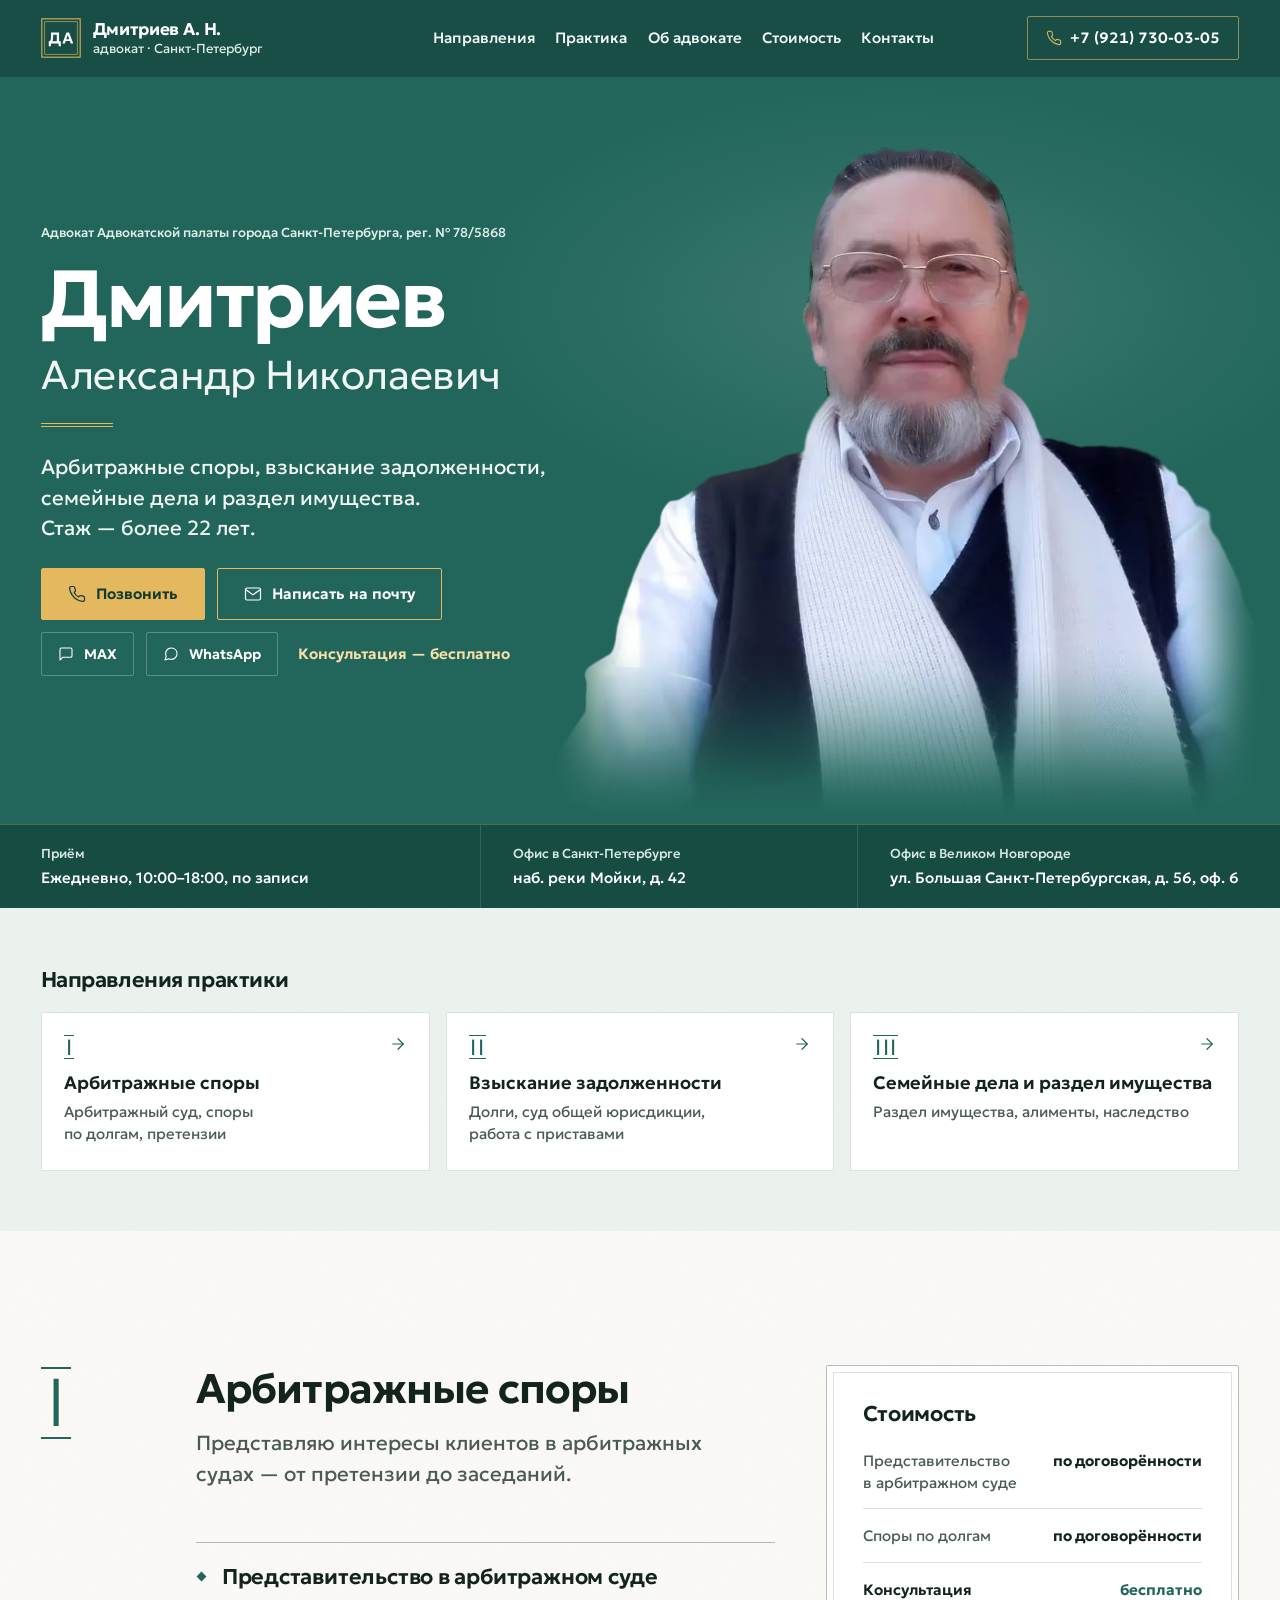
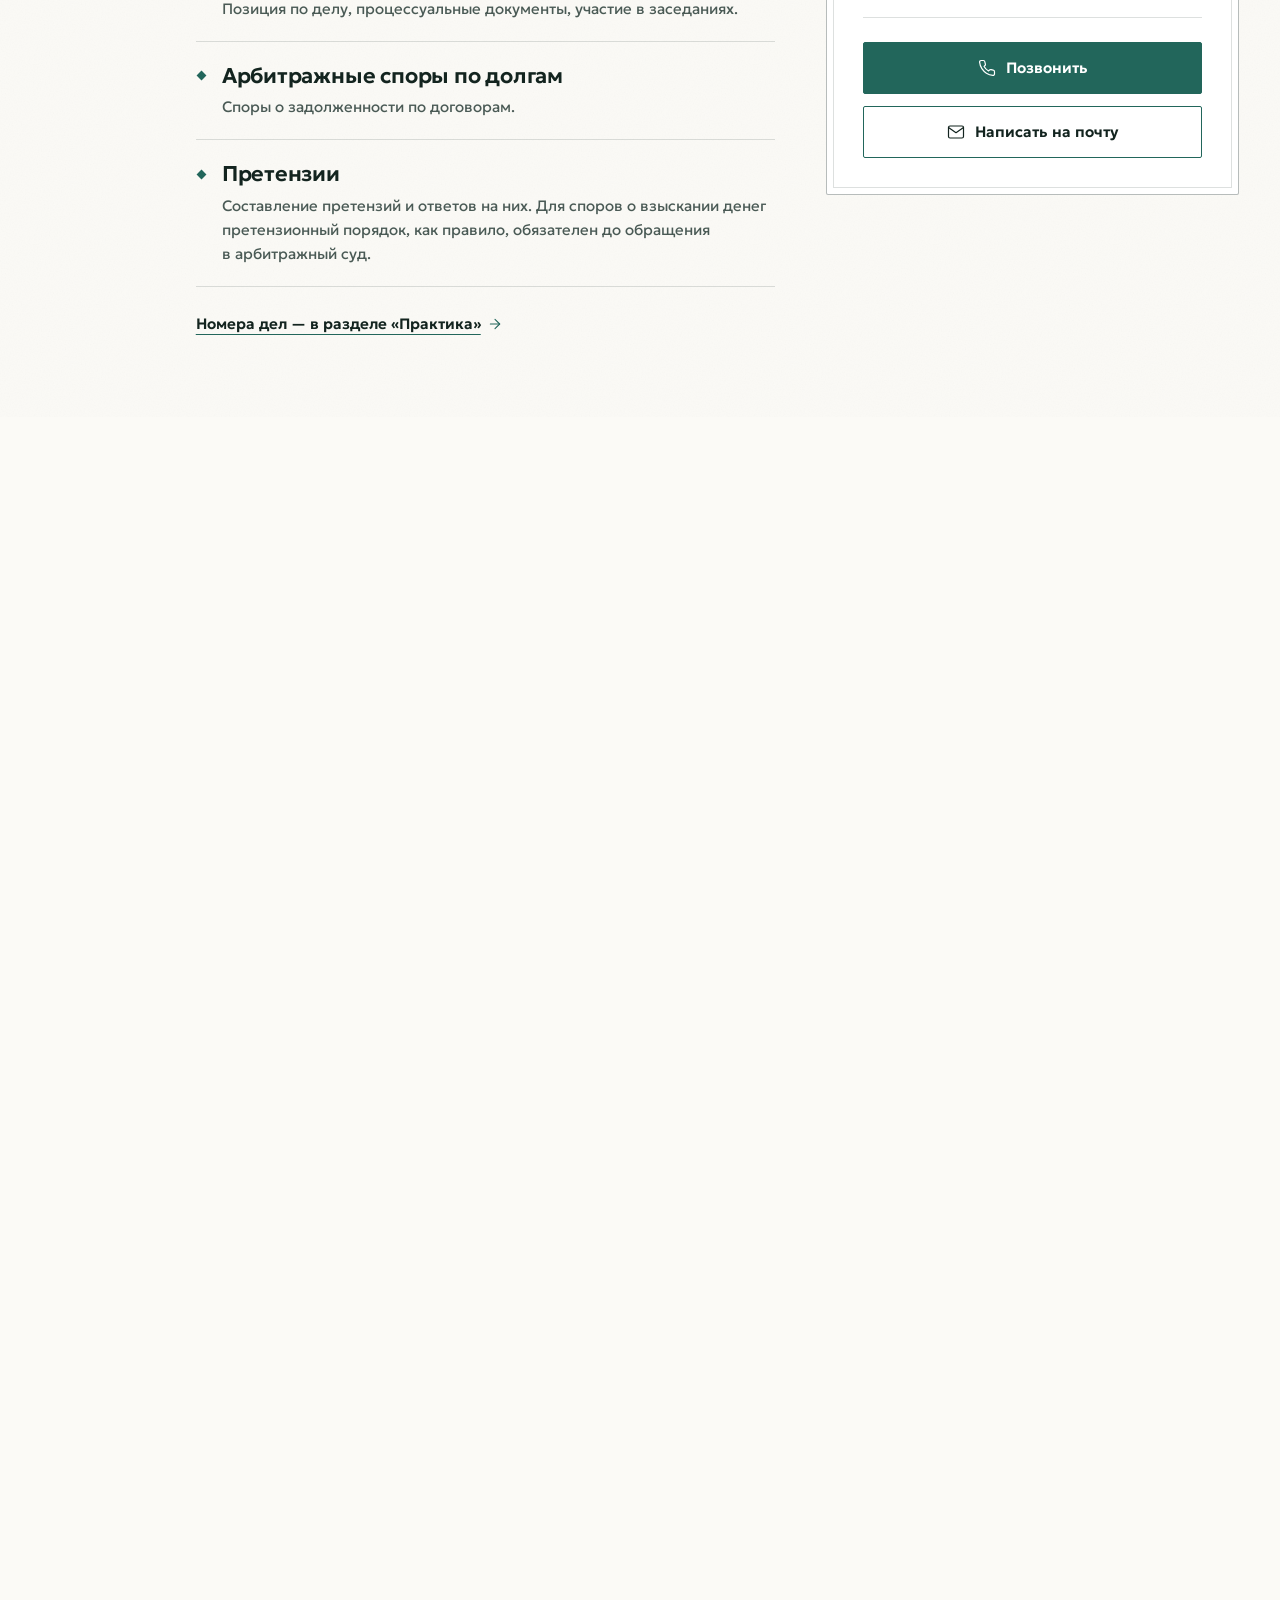
==== commit 05cce8a1: "Демо для показа: 2026-10-23 21:00 Co-Authored-By: Claude Opus 5.5 <noreply@anthropic.com>" ====
--- a/index.html
+++ b/index.html
@@ -7,6 +7,7 @@
        а безопасные отступы мы сами добавляем через env(safe-area-inset-*) — в первую
        очередь у нижней мобильной панели. -->
   <meta name="viewport" content="width=device-width, initial-scale=1, viewport-fit=cover">
+  <meta name="robots" content="noindex, nofollow">
   <!-- Без этого iOS Safari сам превращает в ссылки цепочки цифр: рег. № 78/5868,
        номер удостоверения, номера арбитражных дел, цены. Настоящие телефоны
        размечены явными tel:-ссылками. -->
@@ -19,7 +20,7 @@
        robots.txt, sitemap.xml) подставляет build.sh из переменной SITE_URL.
        Вручную здесь не правьте: build.sh находит текущий адрес по canonical
        и заменяет его везде сразу. -->
-  <link rel="canonical" href="https://advokat-dan.ru/">
+  <link rel="canonical" href="https://elhpiv-hash.github.io/advokat-dmitriev/">
 
   <!-- theme-color — цвет шапки (--p-deep): панель браузера на телефоне
        сливается с шапкой. color-scheme: страница в основном светлая. -->
@@ -62,8 +63,8 @@
   <meta property="og:site_name" content="Адвокат Дмитриев А. Н.">
   <meta property="og:title" content="Адвокат Дмитриев Александр Николаевич — Санкт-Петербург и Великий Новгород">
   <meta property="og:description" content="Арбитражные споры, взыскание задолженности, семейные дела и раздел имущества. Стаж более 22 лет, рег. № 78/5868. Консультация бесплатно.">
-  <meta property="og:url" content="https://advokat-dan.ru/">
-  <meta property="og:image" content="https://advokat-dan.ru/assets/img/og-cover.jpg">
+  <meta property="og:url" content="https://elhpiv-hash.github.io/advokat-dmitriev/">
+  <meta property="og:image" content="https://elhpiv-hash.github.io/advokat-dmitriev/assets/img/og-cover.jpg">
   <meta property="og:image:type" content="image/jpeg">
   <meta property="og:image:width" content="1200">
   <meta property="og:image:height" content="630">
@@ -72,7 +73,7 @@
   <meta name="twitter:card" content="summary_large_image">
   <meta name="twitter:title" content="Адвокат Дмитриев Александр Николаевич — Санкт-Петербург и Великий Новгород">
   <meta name="twitter:description" content="Арбитражные споры, взыскание задолженности, семейные дела. Стаж более 22 лет. Консультация бесплатно.">
-  <meta name="twitter:image" content="https://advokat-dan.ru/assets/img/og-cover.jpg">
+  <meta name="twitter:image" content="https://elhpiv-hash.github.io/advokat-dmitriev/assets/img/og-cover.jpg">
   <meta name="twitter:image:alt" content="Дмитриев Александр Николаевич, адвокат, Санкт-Петербург и Великий Новгород">
 
   <!-- Schema.org: Attorney — подтип LocalBusiness: поисковики понимают адреса,
@@ -83,10 +84,10 @@
   {
     "@context": "https://schema.org",
     "@type": "Attorney",
-    "@id": "https://advokat-dan.ru/#attorney",
+    "@id": "https://elhpiv-hash.github.io/advokat-dmitriev/#attorney",
     "name": "Адвокат Дмитриев Александр Николаевич",
-    "url": "https://advokat-dan.ru/",
-    "image": "https://advokat-dan.ru/assets/img/og-cover.jpg",
+    "url": "https://elhpiv-hash.github.io/advokat-dmitriev/",
+    "image": "https://elhpiv-hash.github.io/advokat-dmitriev/assets/img/og-cover.jpg",
     "telephone": "+7 921 730-03-05",
     "email": "dan911777@mail.ru",
     "address": [
